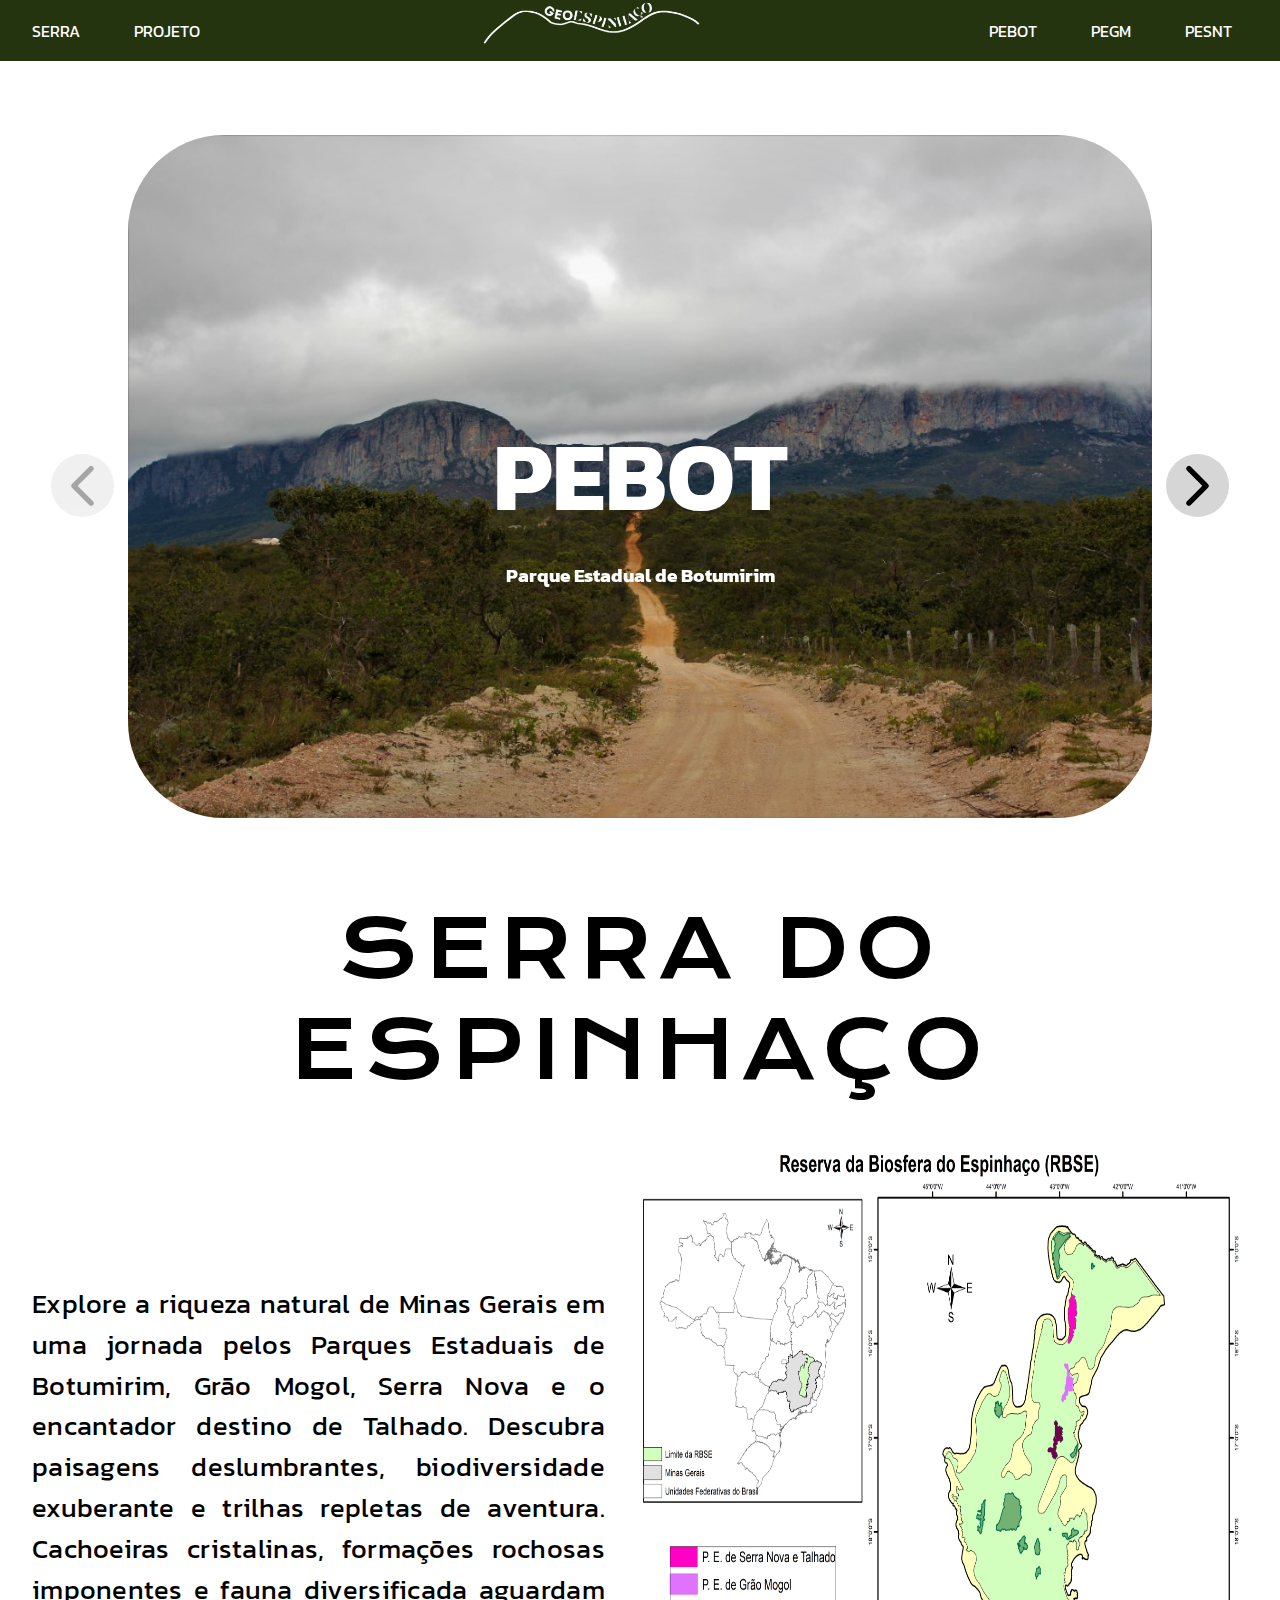
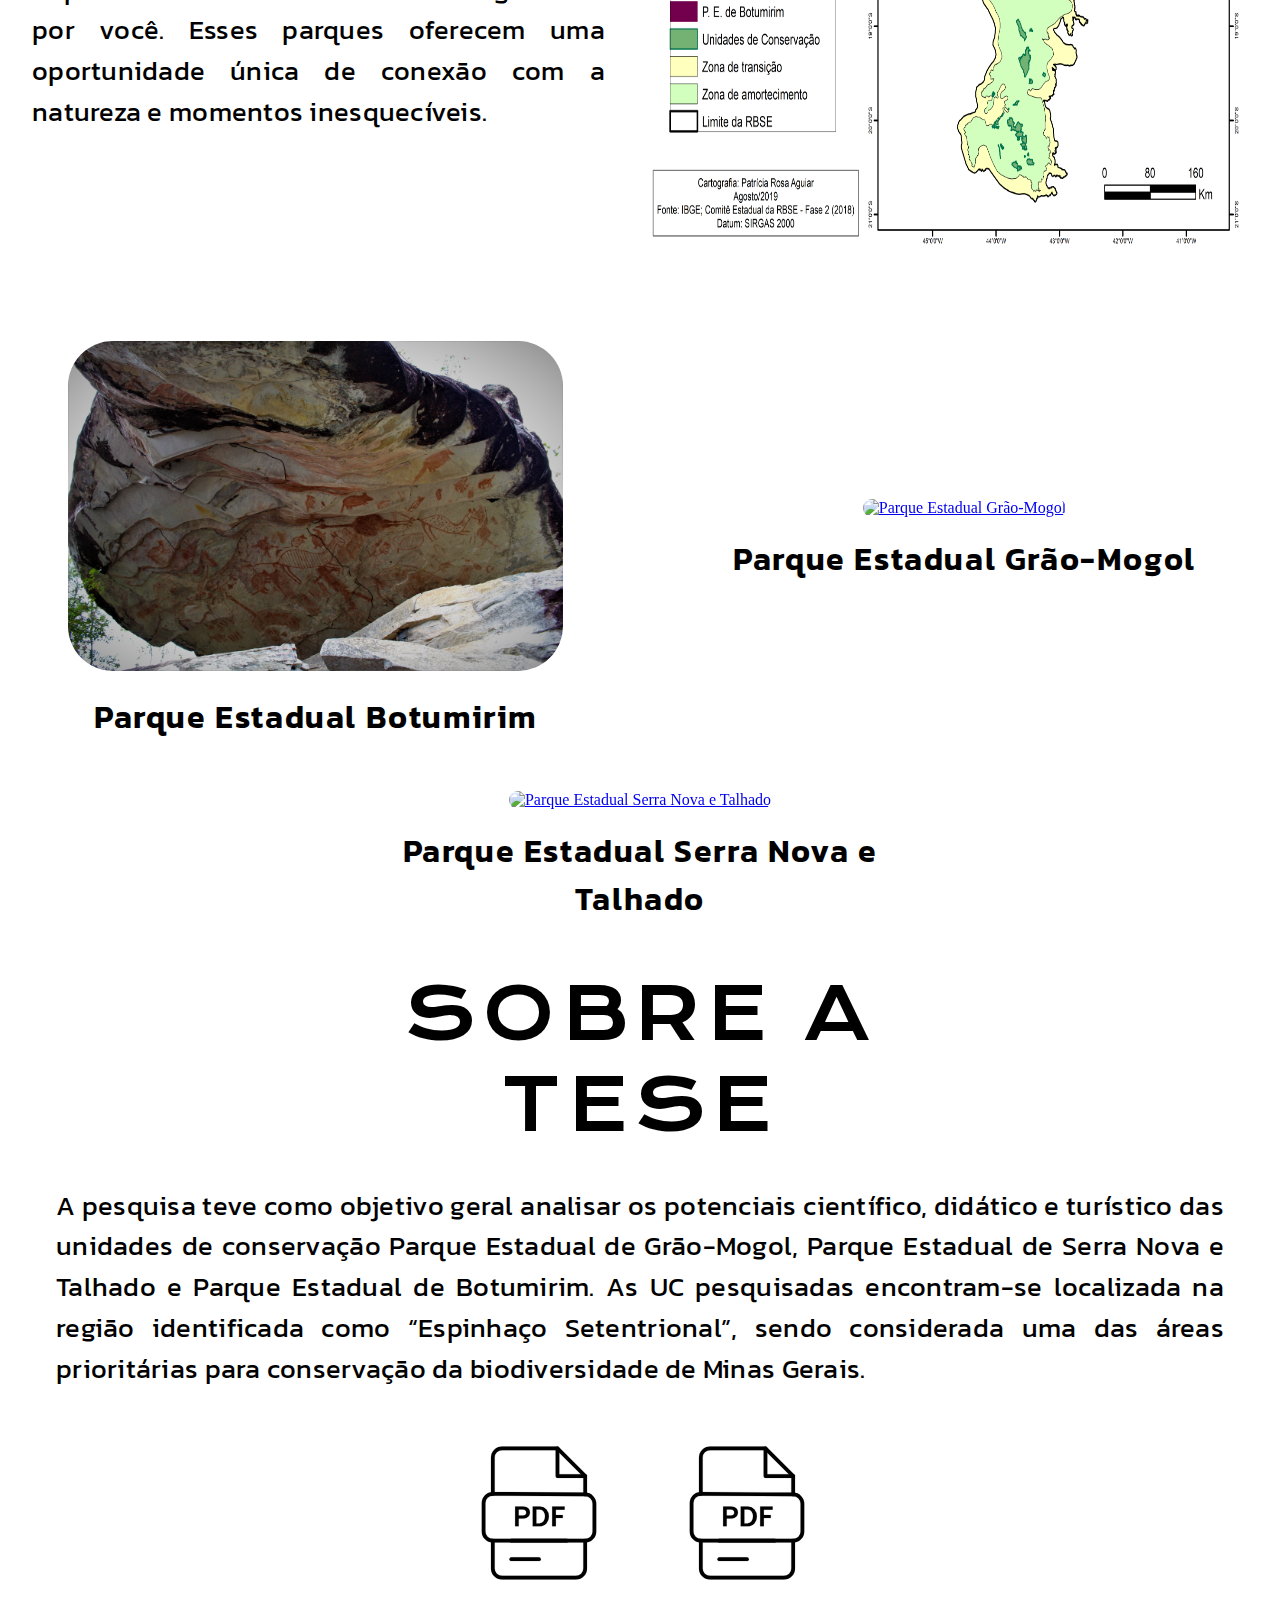
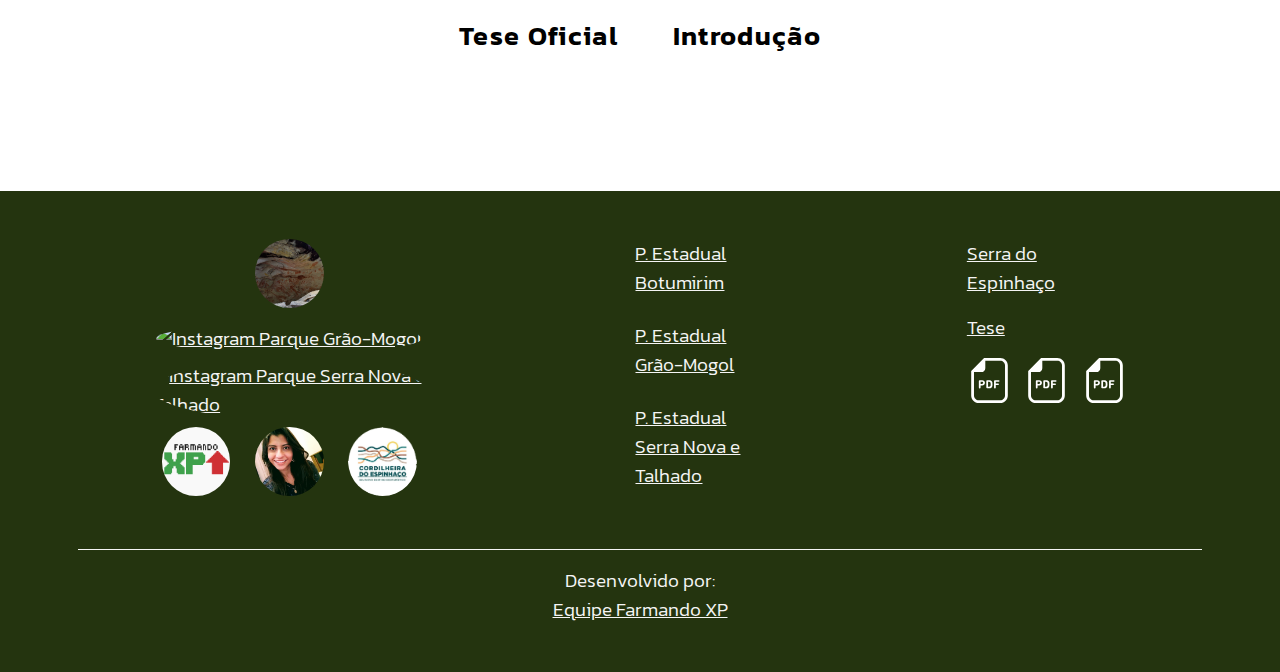
==== index.html @ 9ece7da5 "Merge pull request #40 from Farmando-XP/29-atualização-do-navbar" ====
<!DOCTYPE html>
<html lang="pt-br">
  <head>
    <meta charset="UTF-8" />
    <meta name="viewport" content="width=device-width, initial-scale=1.0" />
    <title>Geoespinhaço</title>

    <!--Fontes-->
    <link rel="preconnect" href="https://fonts.googleapis.com" />
    <link rel="preconnect" href="https://fonts.gstatic.com" crossorigin />
    <link
      href="https://fonts.googleapis.com/css2?family=Kanit:wght@300&family=Krona+One&display=swap"
      rel="stylesheet"
    />

    <!--Slide(Swiper)-->
    <link
      rel="stylesheet"
      href="https://cdn.jsdelivr.net/npm/swiper@9/swiper-bundle.min.css"
    />
    <script src="https://cdn.jsdelivr.net/npm/swiper@9/swiper-bundle.min.js"></script>

    <!--Navbar-->
    <link
      rel="stylesheet"
      href="https://cdnjs.cloudflare.com/ajax/libs/font-awesome/6.4.0/css/all.min.css"
      integrity="sha512-iecdLmaskl7CVkqkXNQ/ZH/XLlvWZOJyj7Yy7tcenmpD1ypASozpmT/E0iPtmFIB46ZmdtAc9eNBvH0H/ZpiBw=="
      crossorigin="anonymous"
      referrerpolicy="no-referrer"
    />
    <link rel="stylesheet" href="./assets/css/index.css" />
    <link rel="stylesheet" href="./assets/css/navbar.css" />
    <link rel="stylesheet" href="./assets/css/hamburguer.css" />
    <link rel="stylesheet" href="./assets/css/footer.css" />
  </head>

  <body>
    <header class="verde">
      <!--Nabvar - Pedro-->
      <nav class="menu-pc">
        <ul>
          <li>
            <a href="./index.html#title-flex">SERRA</a>
          </li>
          <li>
            <a href="./index.html#projeto">PROJETO</a>
          </li>
        </ul>
        <img
          src="./assets/img/main-index/logo-farmando-xp.svg"
          alt="geoespinhaco logo"
        />
        <ul>
          <li>
            <a href="./PEBOT.html">PEBOT</a>
          </li>
          <li>
            <a href="./PEGM.html">PEGM</a>
          </li>
          <li>
            <a href="./PESNT.html">PESNT</a>
          </li>
        </ul>
      </nav>

      <div class="menu-mobile">
        <div id="menu-bar">
          <div id="bar1" class="bar"></div>
          <div id="bar2" class="bar"></div>
          <div id="bar3" class="bar"></div>
        </div>
        <img
          src="./assets/img/main-index/logo-farmando-xp.svg"
          alt="geoespinhaco logo"
        />
        <div class="menu-bg" id="menu-bg"></div>
        <div class="menu-modal">
          <div class="options">
            <ul>
              <li>
                <a href="./index.html#title-flex">SERRA</a>
              </li>
              <li>
                <a href="./index.html#projeto">PROJETO</a>
              </li>
              <li>
                <a href="./PEBOT.html">PEBOT</a>
              </li>
              <li>
                <a href="./PEGM.html">PEGM</a>
              </li>
              <li>
                <a href="./PESNT.html">PESNT</a>
              </li>
            </ul>
          </div>
        </div>
      </div>
      <!--Nabvar - Pedro-->
    </header>

    <main>
      <!--Primeiro Slide - Rafael-->
      <div class="swiper">
        <div class="swiper-wrapper">
          <div class="swiper-slide">
            <img
              src="./assets/img/main-index/slider/img/PEBOT-HOME.JPG"
              alt=""
            />
            <h2>PEBOT</h2>
            <h3>Parque Estadual de Botumirim</h3>
          </div>
          <div class="swiper-slide">
            <img
              src="./assets/img/main-index/slider/img/PEGM-HOME.JPG"
              alt=""
            />
            <h2>PEGM</h2>
            <h3>Parque Estadual de Grão Mogol</h3>
          </div>
          <div class="swiper-slide">
            <img
              src="./assets/img/main-index/slider/img/PESNT-HOME.JPG"
              alt=""
            />
            <h2>PESNT</h2>
            <h3>Parque Estadual de Serra Nova e Talhado</h3>
          </div>
        </div>

        <div class="swiper-button-prev">
          <img
            src="./assets/img/main-index/slider/icon/arrow-right.svg"
            alt=""
          />
        </div>
        <div class="swiper-button-next">
          <img
            src="./assets/img/main-index/slider/icon/arrow-left.svg"
            alt=""
          />
        </div>
      </div>

      <script src="./assets/js/slider.js"></script>
      <!--Primeiro Slide - Rafael-->

      <!--Estrutura - Bruna & Grazy-->
      <div id="title-flex">
        <h1 class="title Stitle-1">Serra do Espinhaço</h1>
      </div>

      <div class="container-flex1">
        <p class="text" id="text1">
          Explore a riqueza natural de Minas Gerais em uma jornada pelos Parques
          Estaduais de Botumirim, Grão Mogol, Serra Nova e o encantador destino
          de Talhado. Descubra paisagens deslumbrantes, biodiversidade
          exuberante e trilhas repletas de aventura. Cachoeiras cristalinas,
          formações rochosas imponentes e fauna diversificada aguardam por você.
          Esses parques oferecem uma oportunidade única de conexão com a
          natureza e momentos inesquecíveis.
        </p>

        <a
          ><img
            class="img1-RSBE"
            src="./assets/img/main-index/RBSE-2.jpg"
            alt="Mapa da Reserva da Biosfera do Espinhaço"
        /></a>
      </div>

      <div class="squares-wrapper">
        <div class="square-box">
          <a href="PEBOT.html">
            <img
              src="./assets/img/main-index/PEBOT-1.JPG"
              alt="Parque Estadual Botumirim"
            />
          </a>
          <p>Parque Estadual Botumirim</p>
        </div>
        <div class="square-box">
          <a href="PEGM.html">
            <img
              src="./assets/img/main-index/PEGM-1.JPG"
              alt="Parque Estadual Grão-Mogol"
            />
          </a>
          <p>Parque Estadual Grão-Mogol</p>
        </div>
        <div class="square-box">
          <a href="PESNT.html">
            <img
              src="./assets/img/main-index/PESNT-1.JPG"
              alt="Parque Estadual Serra Nova e Talhado"
            />
          </a>
          <p>Parque Estadual Serra Nova e Talhado</p>
        </div>
      </div>

      <div class="container-flex2">
        <h1 id="projeto" class="title Stitle-2">Sobre a tese</h1>

        <p class="text" id="text2">
          A pesquisa teve como objetivo geral analisar os potenciais científico,
          didático e turístico das unidades de conservação Parque Estadual de
          Grão-Mogol, Parque Estadual de Serra Nova e Talhado e Parque Estadual
          de Botumirim. As UC pesquisadas encontram-se localizada na região
          identificada como “Espinhaço Setentrional”, sendo considerada uma das
          áreas prioritárias para conservação da biodiversidade de Minas Gerais.
        </p>
      </div>

      <div class="pdf">
        <div id="pdf1">
          <a
            ><img
              id="img-pdf1"
              src="./assets/img/main-index/icon-document.svg"
              alt="Pdf clicável"
          /></a>
          <p class="textpdf" id="ncl1">Tese Oficial</p>
        </div>
        <div id="pdf2">
          <a href="./assets/pdf/Introducao-Tese.pdf" target="_blank"
            ><img
              id="img-pdf2"
              src="./assets/img/main-index/icon-document.svg"
              alt="Pdf clicável"
          /></a>
          <p class="textpdf" id="ncl2">Introdução</p>
        </div>
      </div>
      <!--Estrutura - Bruna & Grazy-->
    </main>

    <!--Footer - Geraldo-->
<footer>
  <div class="contentFooter">
    <div class="containerSocialMedia">
      <a href="PEBOT.html" target="_blank"><img src="./assets/img/main-index/PEBOT-1.JPG" alt="Instagram Parque Botumirim" /></a>
      <a href="PEGM.html" target="_blank"><img src="./assets/img/main-index/PEGM-1.JPG" alt="Instagram Parque  Grão-Mogol" /></a>
      <a href="PESNT.html" target="_blank"><img src="./assets/img/main-index/PESNT-1.JPG"
          alt="Instagram Parque Serra Nova e Talhado" /></a>
      <a href="https://github.com/Farmando-XP" target="_blank"><img src="./assets/img/FarmandoXPLogo.png"
          alt="Instagram Farmando-XP" /></a>
      <a href="https://www.instagram.com/patriciarosaa/" target="_blank"><img src="./assets/img/main-index/imagPatricia.jpg" alt="Instagram Patrícia" /></a>
      <a href="https://www.instagram.com/cordilheiradoespinhacooficial/" target="_blank"><img src="./assets/img/main-index/cordilheiraInstagram.png" alt="Instagram Instiuição realizada" /></a>
    </div>

    <div class="containerSiteMap">
      <a target="_blank" href="http://www.ief.mg.gov.br/component/content/article/3306-nova-categoria/2907-parque-estadual-de-botumirim-"
        >P. Estadual <br />
        Botumirim
      </a>
      <a target="_blank" href="http://www.ief.mg.gov.br/component/content/article/202-parque-estadual-de-grao-mogol"
        >P. Estadual <br />
        Grão-Mogol
      </a>
      <a target="_blank" href="https://instagram.com/parqueestadualserranovatalhado?igshid=MzRlODBiNWFlZA=="
        >P. Estadual <br /> Serra Nova e <br />Talhado
      </a>
    </div>

    <div class="containerLinksUteis">
      <a target="_blank" href="https://www.instagram.com/cordilheiradoespinhacooficial/">Serra do <br /> Espinhaço</a>
      <a target="_blank" href="#">Tese</a>
      <article class="boxParkContent">
        <a href="http://www.ief.mg.gov.br/component/content/article/3306-nova-categoria/2907-parque-estadual-de-botumirim-" target="_blank"><img src="./assets/img/main-index/pdf-svgrepo-com.svg" alt="pdfParquebOTUMIRIM"
            onmouseenter="revealParque1()" onmouseout="hideParque1()" />
        </a>
        <a href="http://www.ief.mg.gov.br/component/content/article/202-parque-estadual-de-grao-mogol" target="_blank">
          <img src="./assets/img/main-index/pdf-svgrepo-com.svg" alt="pdfParque" onmouseenter="revealParque2()"
            onmouseout="hideParque2()" /></a>
        <a href="https://instagram.com/parqueestadualserranovatalhado?igshid=MzRlODBiNWFlZA==" target="_blank">
          <img src="./assets/img/main-index/pdf-svgrepo-com.svg" alt="pdfParque" onmouseenter="revealParque3()"
            onmouseout="hideParque3()" />
        </a>
        
      </article>
      <div class="containerHover">
        <span id="parque1" class="active">P. Botumirm</span>
        <span id="parque2" class="active">P. Grão-Mogol</span>
        <span id="parque3" class="active">P. Serra Nova <br> e Talhado</span>
      </div>
    </div>
  </div>

      <div class="divisorHorizontal">&nbsp;</div>

      <div class="containerContato">
        <span
          >Desenvolvido por: <br />
          <a target="_blank" href="https://github.com/Farmando-XP">Equipe Farmando XP</a></span
        >
      </div>
    </footer>
    <!--Footer - Geraldo-->

    <script src="./assets/js/menuMobile.js"></script>
    <script src="./assets/js/footerHover.js"></script>
  </body>
</html>
---- assets/css/index.css ----
*{
    padding: 0;
    margin: 0;
}
:root{
    --cinza: #1D1D1D;
    --preto: black;
    --branco: white;
    --verde: #24340F;
    --textosFooter:1.2rem;
  }
body{
    background-color: #FFFFFF; 
    max-width: 100%;
    overflow-x: hidden;
}

main {
    margin-block: 15vh;
}

.swiper{
    user-select: none;
    display: flex;
    align-items: center;
    justify-content: center;
    width: 80vw;
    overflow: visible;
}

.swiper-button-next{
    right: var(--swiper-navigation-sides-offset, -6vw);
    left: auto;
}

.swiper-button-prev{
    left: var(--swiper-navigation-sides-offset, -6vw);
    right: auto;
}

.swiper-button-next::after , .swiper-button-prev::after{
    display: none;
}

.swiper-button-next, .swiper-button-prev{
    background-color: #D6D6D6;
    width: 7vh;
    height: 7vh;
    border-radius: 50%;
}

.swiper-button-next img, .swiper-button-prev img{
    width: 4.5vh;
    height: 4.5vh;
}

.swiper-slide{
    display: flex;
    align-items: center;
    justify-content: center;
}

.swiper-slide h2, .swiper-slide h3{
    font-family: "kanit";
    position: absolute;
    color: white;
}

.swiper-slide h2{
    font-size: 6em;
}

.swiper-slide h3{
    font-size: 1.2em;
    margin-top: 22vh;
}

.swiper-slide img{
    width: 100%;
    height: 100%;
    border-radius: 6em;
}

.title{
    color: #000000;
    font-family: 'Krona One', sans-serif;
    text-transform: uppercase;
    letter-spacing: 0.09em;
    font-style: normal;
    font-weight: 500;
    font-size: 5em; 
    text-align: center;
}

.Stitle-1{
    width: 60vw;
    margin-top: 1em;
}

#title-flex{
    display: flex;
    flex-flow: column nowrap;
    align-items: center;
}

.container-flex1{
    margin-top: 2.5rem;
    display: flex;
    flex-direction: row;
    align-items: stretch;
    justify-content: space-between;
    overflow: hidden;
}

.text{
    font-family: 'Kanit', sans-serif;
    font-style: normal;
    font-size: 1.7em;
    line-height: 1.5em;
    display: flex;
    letter-spacing: 0.01em;
    color: #000000;
    margin-left: 2rem;
    text-align: justify;
    align-items: center;
}

#text1{
    display: flex;
    text-align: justify;
    width: 50vw;
    margin-top: .5em;
}

.img1-RSBE{
    width: 49vw;
    height: 80vh;
    margin-right: 2rem;
    padding-left: 1em;
}

.img1-RSBE img{
    margin-top: 2em;
}

/* SQUARES */

/* SQUARE-WRAPPER */

div.squares-wrapper {
    display: flex;
    flex-wrap: wrap;

    justify-content: space-around;
    align-items: center;

    gap: 2vh;

    margin-block: 5vh;

    width: 100vw;
}

/* SQUARE-BOX */

div.square-box {
    display: flex;
    flex-direction: column;

    width: 55vh;

    overflow: hidden;

    row-gap: 2vh;

    align-items: center;
    margin-top: 2em;
}

div.square-box img {
    width: 100%;
    border-radius: 5vh;

    transition: 0.3s all;
    backface-visibility: hidden;
}

div.square-box p {
    font-family: 'Kanit', sans-serif;
    font-style: normal;
    font-weight: 600;
    font-size: 2em;
    letter-spacing: 0.05em;
    color: #000000;
    text-align: center;
    line-height: 1.5em;
}

div.square-box:hover img {
    opacity: 80%;
}

/*square end*/

.container-flex2{ 
    margin-right: 2rem;
    margin-left: 2rem;
    display: flex;
    flex-flow: column nowrap;
    align-items: center;
}

#text2{
    display: flex;
    text-align: justify;
    margin-left: 1.5rem;
    margin-right: 1.5rem;
}

.Stitle-2{
    width: 50vw;
    font-size: 4.5em;  
    display: flex;
    align-items: center;
    margin-bottom: .5em;
    justify-content: center;
}

.pdf{
    margin-top: 1.5em;
    display: flex;
    justify-content: center;
    cursor: pointer;
    margin-bottom: 2.5em;
}

#img-pdf1{
    height: 22vh;
    transition: all .5s ease;
}

#img-pdf1:hover{
    transform: scale(1.1);
}

#img-pdf2{
    height: 22vh;
    transition: all .5s ease;
}

#img-pdf2:hover{
    transform: scale(1.1);
}

#pdf1{
    display: flex;
    flex-direction: column;
    text-align: center;
}

#pdf2{
    display: flex;
    flex-direction: column;
    text-align: center;
}

.textpdf{
    font-family: 'Kanit', sans-serif;
    font-style: normal;
    font-size: 1.7em;
    line-height: 1.2em;
    margin-right: 1em;
    margin-left: 1em;
    letter-spacing: 0.05em;
    color: #000000;
    line-height: 1.5em;
    text-align: justify;
    transition: all .3s;
    cursor: pointer;
    font-weight: 600;
}

.textpdf:hover{
   opacity: 0.6;
}


@media screen and (min-width:400px) and (max-width:767px) { 
    .title{
        font-size: 2.7em;
        padding-left: 3rem;
        padding-right: 3rem;
    }
    
    #title-flex, .Stitle-1{
        display: flex;
        flex-flow: column nowrap;
        align-items: center;
    }

    .container-flex1{
        display: flex;
        flex-direction: column;
    }

    .text{
        margin-top: 0;
        margin-left: 1rem;
        margin-right: 1rem;
        font-size: 1.3em;
    }

    #text1{
        display: flex;
        flex-flow: wrap;
        justify-content: center;
        width: 90vw;
        margin-top: 0;
    }

    .img1-RSBE{
        width: 90vw;
        height: 35vh;
        margin-right: 2.5rem;
        padding-left: 1em;
        margin-top: 1.5em;
    }

    .container-flex2{
        margin-left: 1rem;
        margin-right: 1rem;
    }

    .Stitle-2{
        margin-bottom: .8em;
        width: 80vw;
        font-size: 3.3em;
        padding-left: .5rem;
        padding-right: .5rem;
        display: flex;
        align-items: center;
    }

    .squares-flex{
        display: flex;
        margin-top: 5em;
        flex-direction: column;
        align-items: center;
        
    }

    #img-square1, #img-square2, #img-square3{
        margin-top: 3em;
    }

  }

  @media screen and (min-width:760px) and (max-width:936px){
    .squares-flex #square1, #square2, #square3{
        display: flex;
        margin-top: 5em;
        flex-direction: row;
        align-items: center;
        margin-top: 0;
    }

  }
  
  @media screen and (min-width:768px) and (max-width:1015px){
    .title{
        font-size: 4.4em;
    }
    
    #title-flex, .Stitle-1{
    display: flex;
    flex-flow: column nowrap;
    align-items: center;
    }

    .container-flex1{
        display: flex;
        flex-direction: column;
        justify-content: center;
        align-items: center;
    }

    .text{
        margin-top: 0;
        margin-left: 1rem;
        margin-right: 1rem;
    }

    #text1{
        display: flex;
        flex-flow: wrap;
        justify-content: center;
        width: 90vw;
        margin-top: 0;
    }

    .img1-RSBE{
        width: 60vw;
        height: 70vh;
        margin-top: 1.5em; 
    }

    .container-flex2{
        margin-left: 2.5rem;
        margin-right: 1rem;
    }

    .Stitle-2{
        margin-bottom: .8em;
        width: 40vw;
        font-size: 3.3em;
        padding-left: .5rem;
        padding-right: .5rem;
        display: flex;
        align-items: center;
    }

    #text2{
        margin-left: .5rem;
        margin-right: .5rem;
    }
  }
---- assets/css/navbar.css ----
@keyframes fadeIn {
  0% {
    opacity: 0%;
  }

  100% {
    opacity: 100%;
  }
}

@keyframes fadeOut {
  0% {
    opacity: 100%;
  }

  100% {
    opacity: 0%;
  }
}

@keyframes backgroundFadeIn {
  0% {
    background-color: rgba(0, 0, 0, 0);
  }
  50% {
    background-color: rgba(0, 0, 0, 0);
  }
  100% {
    background-color: rgba(0, 0, 0, 0.5);
  }
}

@keyframes backgroundFadeOut {
  0% {
    background-color: rgba(0, 0, 0, 0.5);
  }
  100% {
    background-color: rgba(0, 0, 0, 0);
  }
}

:root {
  --cinza: #1d1d1d;
  --preto: black;
  --branco: whitesmoke;
  --textosFooter: 1.2rem;
  --verde: rgba(36, 52, 15, 1);
  --marrom: #441E0D;
  --ciano: #235755;
}

/* HEADER */

header {
  position: fixed;
  width: 100vw;

  z-index: 10;

  top: 0;
  padding: 5px;
}

header.bottom {
  position: sticky;
}

header.verde {
  background-color: var(--verde);
}

header.marrom {
  background-color: var(--marrom);
}

header.ciano {
  background-color: var(--ciano);
}

/* NAV-MENU */

nav.menu-pc {
  display: flex;

  justify-content: space-between;
  align-items: center;

  width: 98vw;
  height: 51px;
}

nav.menu-pc ul {
  display: flex;
  list-style: none;
  overflow: hidden;
}

nav.menu-pc img {
  width: 400px;
  height: 132px;
}

nav.menu-pc li {
  margin: 3vh;
  cursor: pointer;
  transition: 0.2s all;
}

nav.menu-pc a {
  font-family: "Kanit", sans-serif;
  font-weight: 400;

  text-decoration: none;
  text-transform: capitalize;

  color: white;
}

nav.menu-pc li:hover {
  transform: scale(1.1);
}

/* NAV-MOBILE */

div.menu-mobile {
  display: none;
  width: 100%;

  justify-content: space-between;

  background-color: --verde;
}

div.menu-mobile img {
  width: 200px;
  height: 92px;

  margin-bottom: -20px;
  margin-top: -10px;
}

div.menu-mobile div.menu-modal {
  display: flex;
  position: absolute;

  width: 100vw;
  height: 100vh;
  left: -100vw;

  background-color: rgba(0, 0, 0, 0.5);
  position: fixed;

  transition: 0.4s all;
  z-index: 8;

  animation: backgroundFadeOut 0.4s;
}

div.menu-mobile div.menu-modal.active {
  left: 0;
  animation: backgroundFadeIn 0.6s;
}

div.menu-mobile div.options {
  display: flex;
  flex-direction: column;

  background-color: #24340f;

  width: 60vw;
  min-width: fit-content;
  height: 100vh;

  padding-top: 10vh;
}

div.menu-mobile div.options ul {
  display: flex;
  flex-direction: column;

  width: 100%;
  list-style: none;
}

div.menu-mobile div.options ul li {
  display: flex;

  margin-block: 2vh;
  text-align: center;

  width: 100%;
}

div.menu-mobile div.options a {
  display: flex;

  justify-content: center;
  align-items: center;
  text-align: center;

  width: 100%;
  padding: 2vh 15vw;

  border: none;
  background-color: rgba(0, 0, 0, 0.2);
  border-radius: 1vh;

  font-family: "Kanit", sans-serif;
  font-weight: 400;
  font-size: 1.5em;
  color: white;

  margin-inline: 3vh;

  cursor: pointer;
}

@media screen and (max-width: 768px) {
  nav.menu-pc {
    display: none;
  }
  div.menu-mobile {
    display: flex;
  }
}
---- assets/css/hamburguer.css ----
/* HAMBURGUER */

#menu-bar {
  display: flex;
  flex-direction: column;

  justify-content: center;
  align-items: center;

  width: 5vh;
  height: 5vh;
  margin: 2vh;
  cursor: pointer;

  z-index: 9;
}

.bar {
  width: 100%;
  height: 8%;
  background-color: var(--branco);
  display: block;
  border-radius: 5px;
  transition: 0.3s ease;
}

#bar1 {
  transform: translateY(-4px);
}

#bar3 {
  transform: translateY(4px);
}

.menu-bg,
#menu {
  top: 0;
  left: 0;
  position: absolute;
}

.menu-bg {
  z-index: 8;
  width: 0;
  height: 0;
  margin: 30px 0 20px 20px;
  background: radial-gradient(circle, #24340f, #24340f);
  border-radius: 50%;
  transition: 0.3s ease;
}

.change {
  display: block;
}

.change .bar {
  background-color: white;
}

.change #bar1 {
  transform: translateY(4px) rotateZ(-45deg);
}

.change #bar2 {
  opacity: 0;
}

.change #bar3 {
  transform: translateY(-6px) rotateZ(45deg);
}

.change-bg {
  width: 50vw;
  height: 25vh;
  transform: translate(-60%, -30%);
}
---- assets/css/footer.css ----
footer {
    background-color: var(--verde);
    font-weight: 300;
    padding: 1.5rem 1.5rem 1.5rem 1.5rem;
    font-family: "Kanit", sans-serif;
  }
  .active{
    display: none;
  }
  footer a{
      cursor: pointer;
      color: var(--branco);
  }
  .contentFooter {
    display: flex;
    justify-content: space-around;
  }
  .containerSocialMedia {
    display: flex;
    flex-wrap: wrap;
    justify-content: space-evenly;
    gap: .5rem 1rem;
  }
  .containerSocialMedia a img {
    border-radius: 50%;
    width: 3.5rem;
    height: 3.5rem;
    cursor: pointer;
    object-fit: cover;
  }
  .containerSocialMedia a img:hover{
    opacity: 70%;
  }
  .containerSiteMap {
    display: none;
  }
  .containerLinksUteis {
    display: flex;
    flex-direction: column;
    gap: 1rem;
    padding-left: 1rem;
  }
  
  
  .containerLinksUteis a {
    color: var(--branco);
  }
  
  .containerLinksUteis .boxParkContent {
    display: flex;
    gap: .8rem;
  }
  
  .containerLinksUteis .boxParkContent a > img {
    width: 2.8rem;
    object-fit: cover;
  }

  .divisorHorizontal {
    border-bottom: 1px var(--branco) solid;
    width: 95%;
    margin-inline: auto;
    margin-block: 1rem;
  }
  
  .containerContato {
    text-align: center;
    color: var(--branco);
  }
  
  .containerHover {
    display: block;
    text-align: center;
    color: var(--branco);
  }

  @media screen and (min-width:400px) and (max-width:767px) { 
    .containerSocialMedia {
    width: 13rem;
    }
    .containerLinksUteis .boxParkContent a > img {
      width: 2rem;
    }
    .containerHover {
    display: none;
      }
  }
  
  @media screen and (min-width:768px) {
  footer {
    padding: 3rem 3rem 3rem 3rem;
    font-size: var(--textosFooter);
    }
  .containerSocialMedia {
    width: 17rem;
    }
  .containerSocialMedia a img {
    width: 4.3rem;
    height: 4.3rem;
     object-fit: cover;
    }
  .containerSiteMap {
    display: flex;
    flex-direction: column;
    gap: 1.5rem;
    }
  .containerSiteMap a {
    color: var(--branco);
    }
  .containerLinksUteis .boxParkContent > img {
    width: 4rem;
    }
  .containerLinksUteis .boxParkContent > img:hover {
      box-shadow: 0px 2px 32px 0px red;
    }
  }
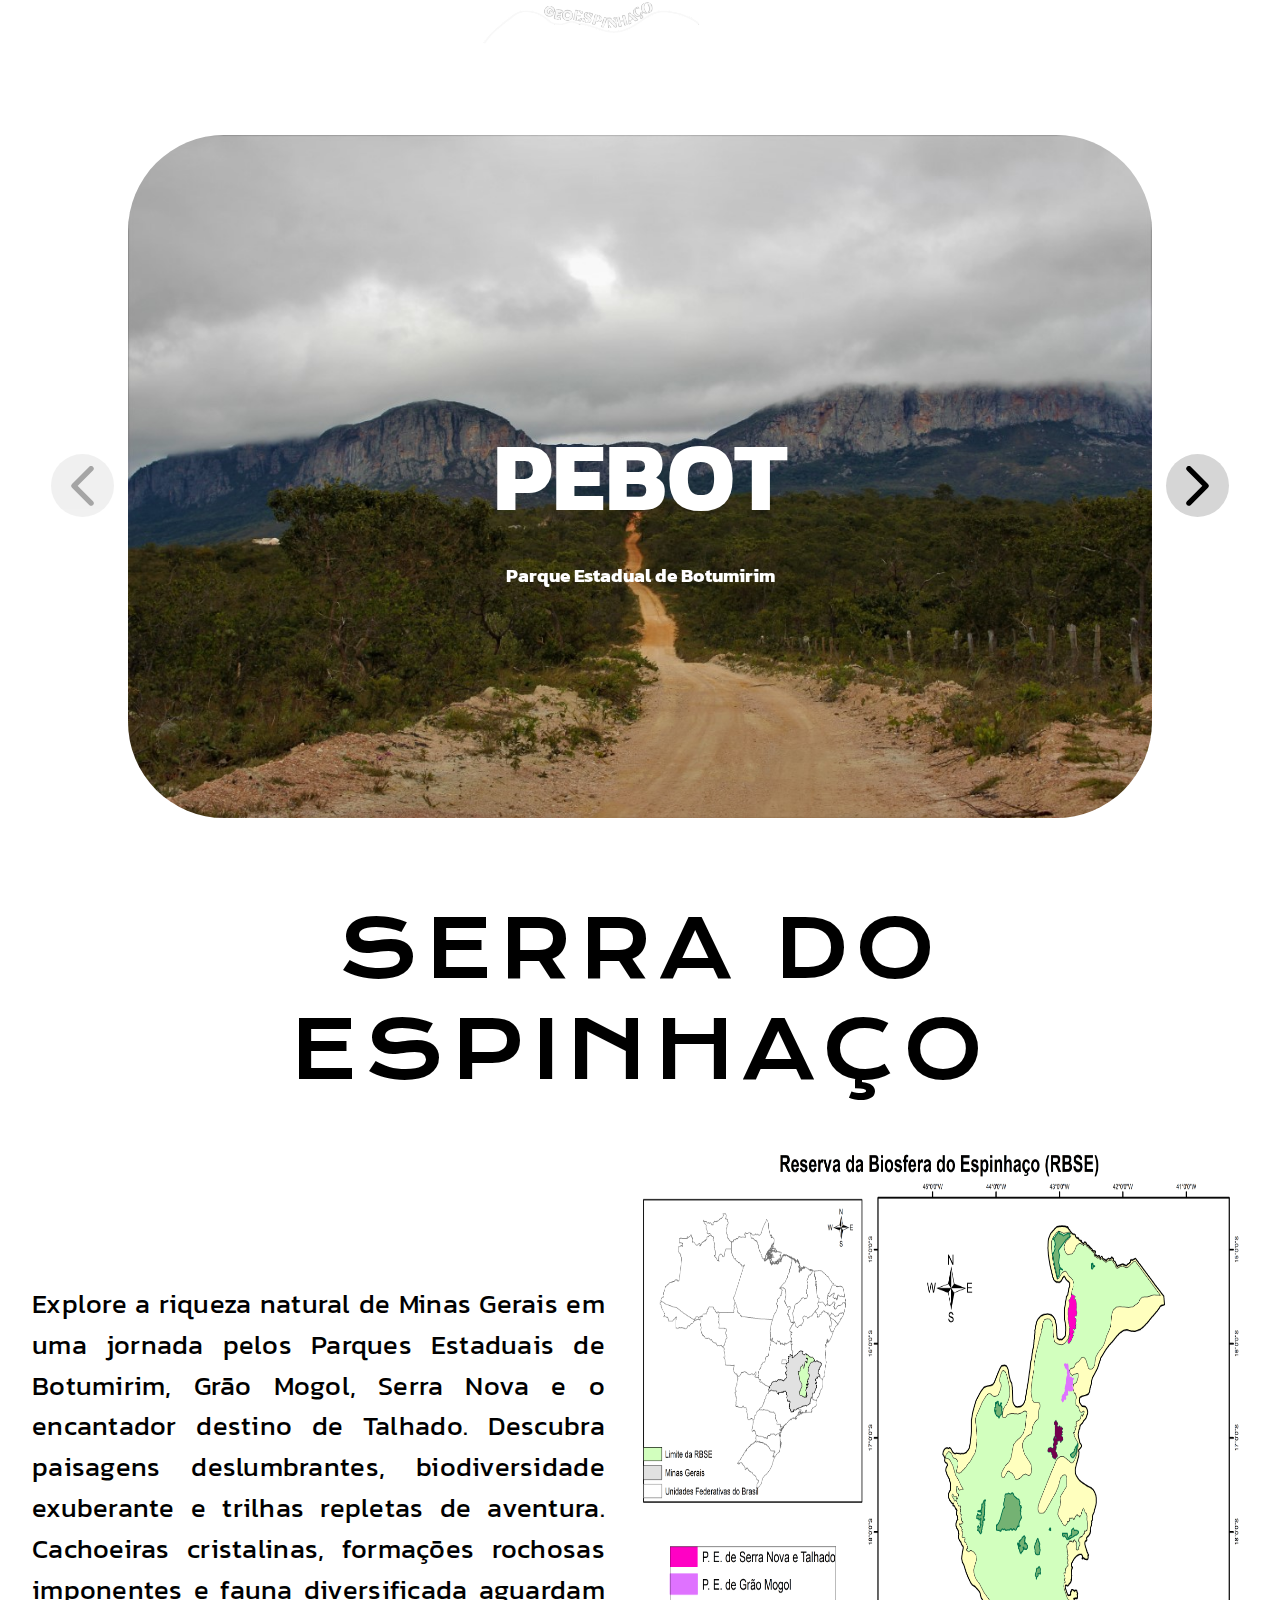
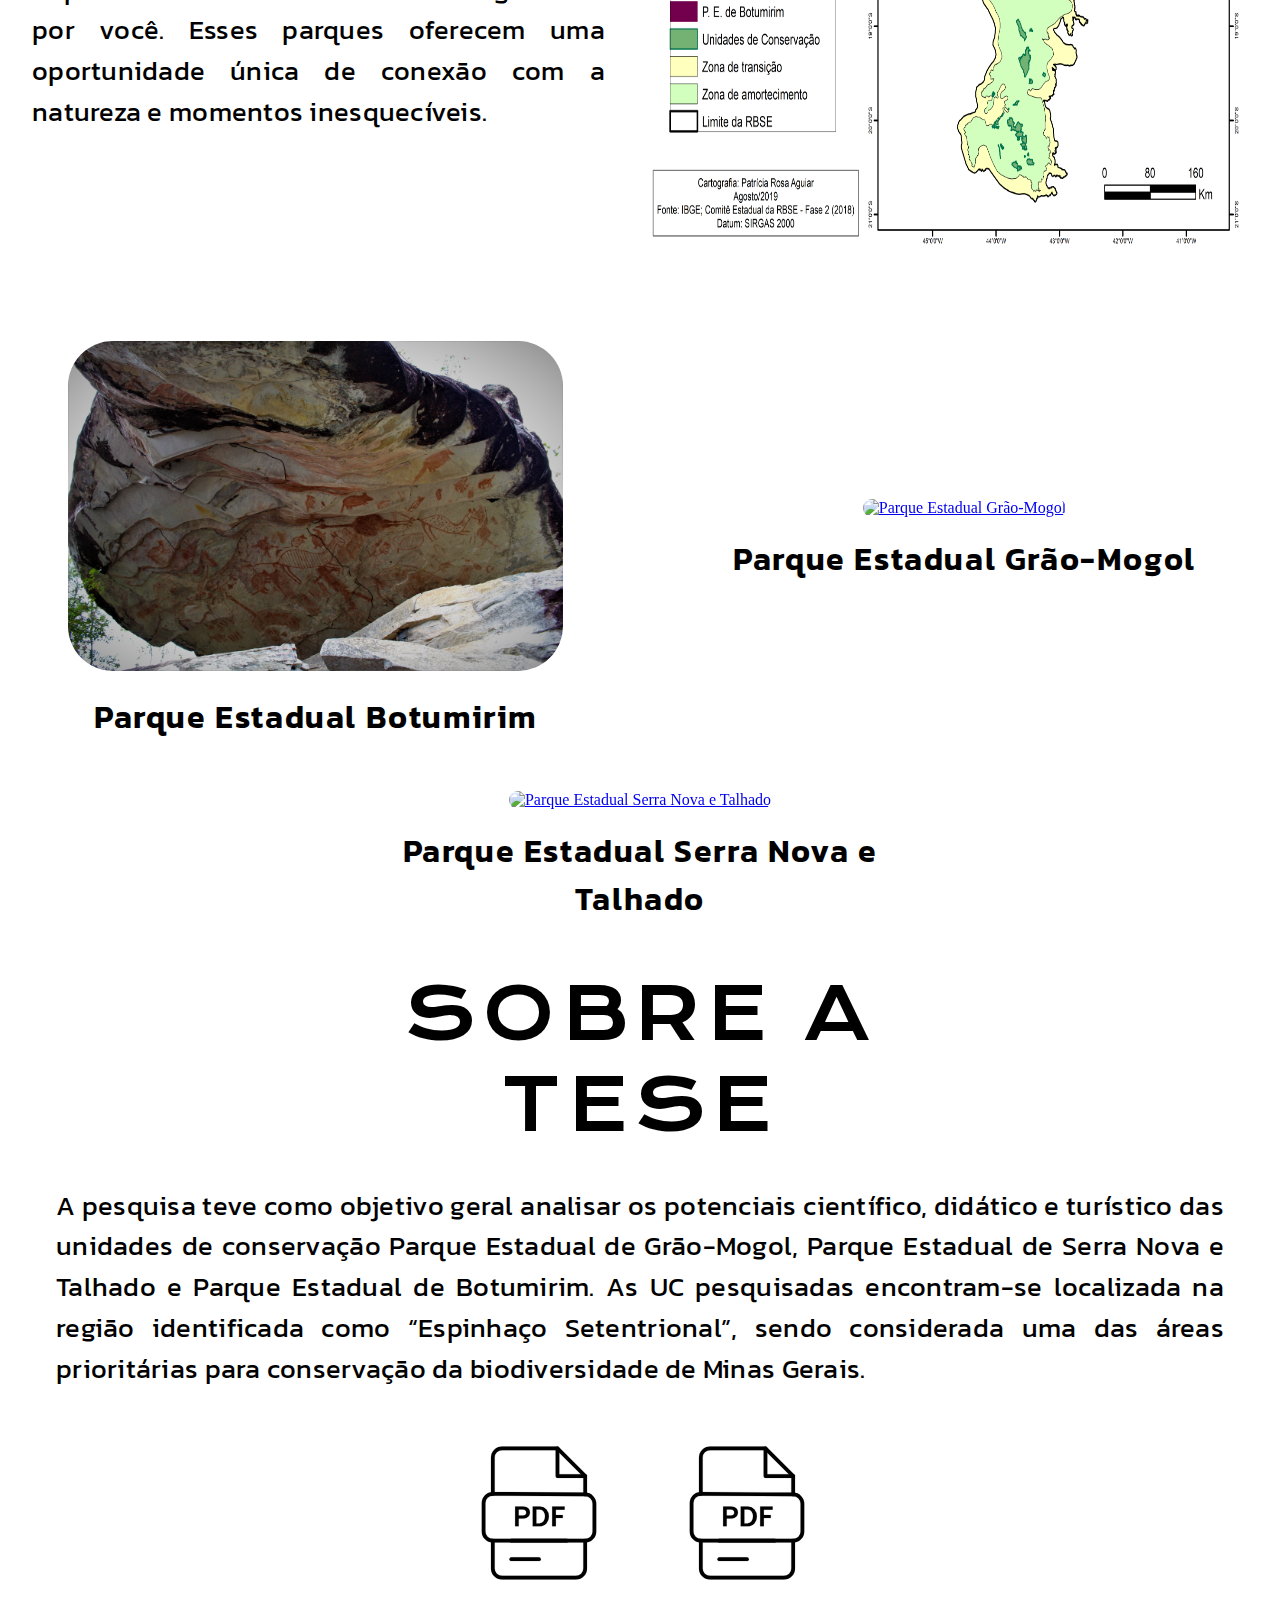
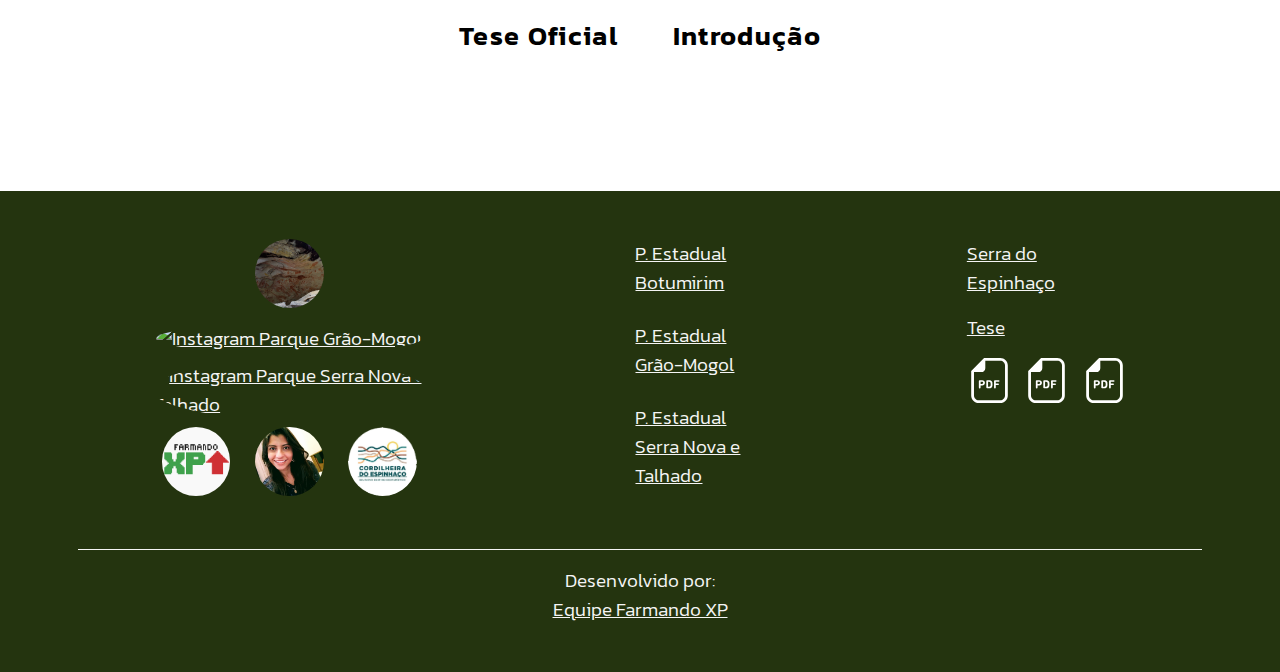
==== commit 9642a9c9: "Adicionando footer nas paginas" ====
--- a/index.html
+++ b/index.html
@@ -35,15 +35,15 @@
   </head>
 
   <body>
-    <header class="verde">
+    <header>
       <!--Nabvar - Pedro-->
       <nav class="menu-pc">
         <ul>
           <li>
-            <a href="./index.html#title-flex">SERRA</a>
-          </li>
-          <li>
-            <a href="./index.html#projeto">PROJETO</a>
+            <a>SERRA</a>
+          </li>
+          <li>
+            <a>PROJETO</a>
           </li>
         </ul>
         <img
@@ -52,13 +52,13 @@
         />
         <ul>
           <li>
-            <a href="./PEBOT.html">PEBOT</a>
-          </li>
-          <li>
-            <a href="./PEGM.html">PEGM</a>
-          </li>
-          <li>
-            <a href="./PESNT.html">PESNT</a>
+            <a>PEBOT</a>
+          </li>
+          <li>
+            <a>PEGM</a>
+          </li>
+          <li>
+            <a>PESNT</a>
           </li>
         </ul>
       </nav>
@@ -78,19 +78,19 @@
           <div class="options">
             <ul>
               <li>
-                <a href="./index.html#title-flex">SERRA</a>
-              </li>
-              <li>
-                <a href="./index.html#projeto">PROJETO</a>
-              </li>
-              <li>
-                <a href="./PEBOT.html">PEBOT</a>
-              </li>
-              <li>
-                <a href="./PEGM.html">PEGM</a>
-              </li>
-              <li>
-                <a href="./PESNT.html">PESNT</a>
+                <a>SERRA</a>
+              </li>
+              <li>
+                <a>PROJETO</a>
+              </li>
+              <li>
+                <a>PEBOT</a>
+              </li>
+              <li>
+                <a>PEGM</a>
+              </li>
+              <li>
+                <a>PESNT</a>
               </li>
             </ul>
           </div>
@@ -201,7 +201,7 @@
       </div>
 
       <div class="container-flex2">
-        <h1 id="projeto" class="title Stitle-2">Sobre a tese</h1>
+        <h1 class="title Stitle-2">Sobre a tese</h1>
 
         <p class="text" id="text2">
           A pesquisa teve como objetivo geral analisar os potenciais científico,
@@ -236,66 +236,65 @@
       <!--Estrutura - Bruna & Grazy-->
     </main>
 
-    <!--Footer - Geraldo-->
-<footer>
-  <div class="contentFooter">
-    <div class="containerSocialMedia">
-      <a href="PEBOT.html" target="_blank"><img src="./assets/img/main-index/PEBOT-1.JPG" alt="Instagram Parque Botumirim" /></a>
-      <a href="PEGM.html" target="_blank"><img src="./assets/img/main-index/PEGM-1.JPG" alt="Instagram Parque  Grão-Mogol" /></a>
-      <a href="PESNT.html" target="_blank"><img src="./assets/img/main-index/PESNT-1.JPG"
-          alt="Instagram Parque Serra Nova e Talhado" /></a>
-      <a href="https://github.com/Farmando-XP" target="_blank"><img src="./assets/img/FarmandoXPLogo.png"
-          alt="Instagram Farmando-XP" /></a>
-      <a href="https://www.instagram.com/patriciarosaa/" target="_blank"><img src="./assets/img/main-index/imagPatricia.jpg" alt="Instagram Patrícia" /></a>
-      <a href="https://www.instagram.com/cordilheiradoespinhacooficial/" target="_blank"><img src="./assets/img/main-index/cordilheiraInstagram.png" alt="Instagram Instiuição realizada" /></a>
-    </div>
-
-    <div class="containerSiteMap">
-      <a target="_blank" href="http://www.ief.mg.gov.br/component/content/article/3306-nova-categoria/2907-parque-estadual-de-botumirim-"
-        >P. Estadual <br />
-        Botumirim
-      </a>
-      <a target="_blank" href="http://www.ief.mg.gov.br/component/content/article/202-parque-estadual-de-grao-mogol"
-        >P. Estadual <br />
-        Grão-Mogol
-      </a>
-      <a target="_blank" href="https://instagram.com/parqueestadualserranovatalhado?igshid=MzRlODBiNWFlZA=="
-        >P. Estadual <br /> Serra Nova e <br />Talhado
-      </a>
-    </div>
-
-    <div class="containerLinksUteis">
-      <a target="_blank" href="https://www.instagram.com/cordilheiradoespinhacooficial/">Serra do <br /> Espinhaço</a>
-      <a target="_blank" href="#">Tese</a>
-      <article class="boxParkContent">
-        <a href="http://www.ief.mg.gov.br/component/content/article/3306-nova-categoria/2907-parque-estadual-de-botumirim-" target="_blank"><img src="./assets/img/main-index/pdf-svgrepo-com.svg" alt="pdfParquebOTUMIRIM"
-            onmouseenter="revealParque1()" onmouseout="hideParque1()" />
-        </a>
-        <a href="http://www.ief.mg.gov.br/component/content/article/202-parque-estadual-de-grao-mogol" target="_blank">
-          <img src="./assets/img/main-index/pdf-svgrepo-com.svg" alt="pdfParque" onmouseenter="revealParque2()"
-            onmouseout="hideParque2()" /></a>
-        <a href="https://instagram.com/parqueestadualserranovatalhado?igshid=MzRlODBiNWFlZA==" target="_blank">
-          <img src="./assets/img/main-index/pdf-svgrepo-com.svg" alt="pdfParque" onmouseenter="revealParque3()"
-            onmouseout="hideParque3()" />
-        </a>
-        
-      </article>
-      <div class="containerHover">
-        <span id="parque1" class="active">P. Botumirm</span>
-        <span id="parque2" class="active">P. Grão-Mogol</span>
-        <span id="parque3" class="active">P. Serra Nova <br> e Talhado</span>
-      </div>
-    </div>
-  </div>
-
-      <div class="divisorHorizontal">&nbsp;</div>
-
-      <div class="containerContato">
-        <span
-          >Desenvolvido por: <br />
-          <a target="_blank" href="https://github.com/Farmando-XP">Equipe Farmando XP</a></span
-        >
-      </div>
+    <footer>
+      <div class="contentFooter">
+        <div class="containerSocialMedia">
+          <a href="PEBOT.html" target="_blank"><img src="./assets/img/main-index/PEBOT-1.JPG" alt="Instagram Parque Botumirim" /></a>
+          <a href="PEGM.html" target="_blank"><img src="./assets/img/main-index/PEGM-1.JPG" alt="Instagram Parque  Grão-Mogol" /></a>
+          <a href="PESNT.html" target="_blank"><img src="./assets/img/main-index/PESNT-1.JPG"
+              alt="Instagram Parque Serra Nova e Talhado" /></a>
+          <a href="https://github.com/Farmando-XP" target="_blank"><img src="./assets/img/FarmandoXPLogo.png"
+              alt="Instagram Farmando-XP" /></a>
+          <a href="https://www.instagram.com/patriciarosaa/" target="_blank"><img src="./assets/img/main-index/imagPatricia.jpg" alt="Instagram Patrícia" /></a>
+          <a href="https://www.instagram.com/cordilheiradoespinhacooficial/" target="_blank"><img src="./assets/img/main-index/cordilheiraInstagram.png" alt="Instagram Instiuição realizada" /></a>
+        </div>
+    
+        <div class="containerSiteMap">
+          <a target="_blank" href="http://www.ief.mg.gov.br/component/content/article/3306-nova-categoria/2907-parque-estadual-de-botumirim-"
+            >P. Estadual <br />
+            Botumirim
+          </a>
+          <a target="_blank" href="http://www.ief.mg.gov.br/component/content/article/202-parque-estadual-de-grao-mogol"
+            >P. Estadual <br />
+            Grão-Mogol
+          </a>
+          <a target="_blank" href="https://instagram.com/parqueestadualserranovatalhado?igshid=MzRlODBiNWFlZA=="
+            >P. Estadual <br /> Serra Nova e <br />Talhado
+          </a>
+        </div>
+    
+        <div class="containerLinksUteis">
+          <a target="_blank" href="https://www.instagram.com/cordilheiradoespinhacooficial/">Serra do <br /> Espinhaço</a>
+          <a target="_blank" href="#">Tese</a>
+          <article class="boxParkContent">
+            <a href="http://www.ief.mg.gov.br/component/content/article/3306-nova-categoria/2907-parque-estadual-de-botumirim-" target="_blank"><img src="./assets/img/main-index/pdf-svgrepo-com.svg" alt="pdfParquebOTUMIRIM"
+                onmouseenter="revealParque1()" onmouseout="hideParque1()" />
+            </a>
+            <a href="http://www.ief.mg.gov.br/component/content/article/202-parque-estadual-de-grao-mogol" target="_blank">
+              <img src="./assets/img/main-index/pdf-svgrepo-com.svg" alt="pdfParque" onmouseenter="revealParque2()"
+                onmouseout="hideParque2()" /></a>
+            <a href="https://instagram.com/parqueestadualserranovatalhado?igshid=MzRlODBiNWFlZA==" target="_blank">
+              <img src="./assets/img/main-index/pdf-svgrepo-com.svg" alt="pdfParque" onmouseenter="revealParque3()"
+                onmouseout="hideParque3()" />
+            </a>
+            
+          </article>
+          <div class="containerHover">
+            <span id="parque1" class="active">P. Botumirm</span>
+            <span id="parque2" class="active">P. Grão-Mogol</span>
+            <span id="parque3" class="active">P. Serra Nova <br> e Talhado</span>
+          </div>
+        </div>
+      </div>
+    
+          <div class="divisorHorizontal">&nbsp;</div>
+    
+          <div class="containerContato">
+            <span
+              >Desenvolvido por: <br />
+              <a target="_blank" href="https://github.com/Farmando-XP">Equipe Farmando XP</a></span
+            >
+          </div>
     </footer>
     <!--Footer - Geraldo-->
 
--- a/assets/css/footer.css
+++ b/assets/css/footer.css
@@ -53,7 +53,6 @@
   
   .containerLinksUteis .boxParkContent a > img {
     width: 2.8rem;
-    object-fit: cover;
   }
 
   .divisorHorizontal {
@@ -97,7 +96,6 @@
   .containerSocialMedia a img {
     width: 4.3rem;
     height: 4.3rem;
-     object-fit: cover;
     }
   .containerSiteMap {
     display: flex;
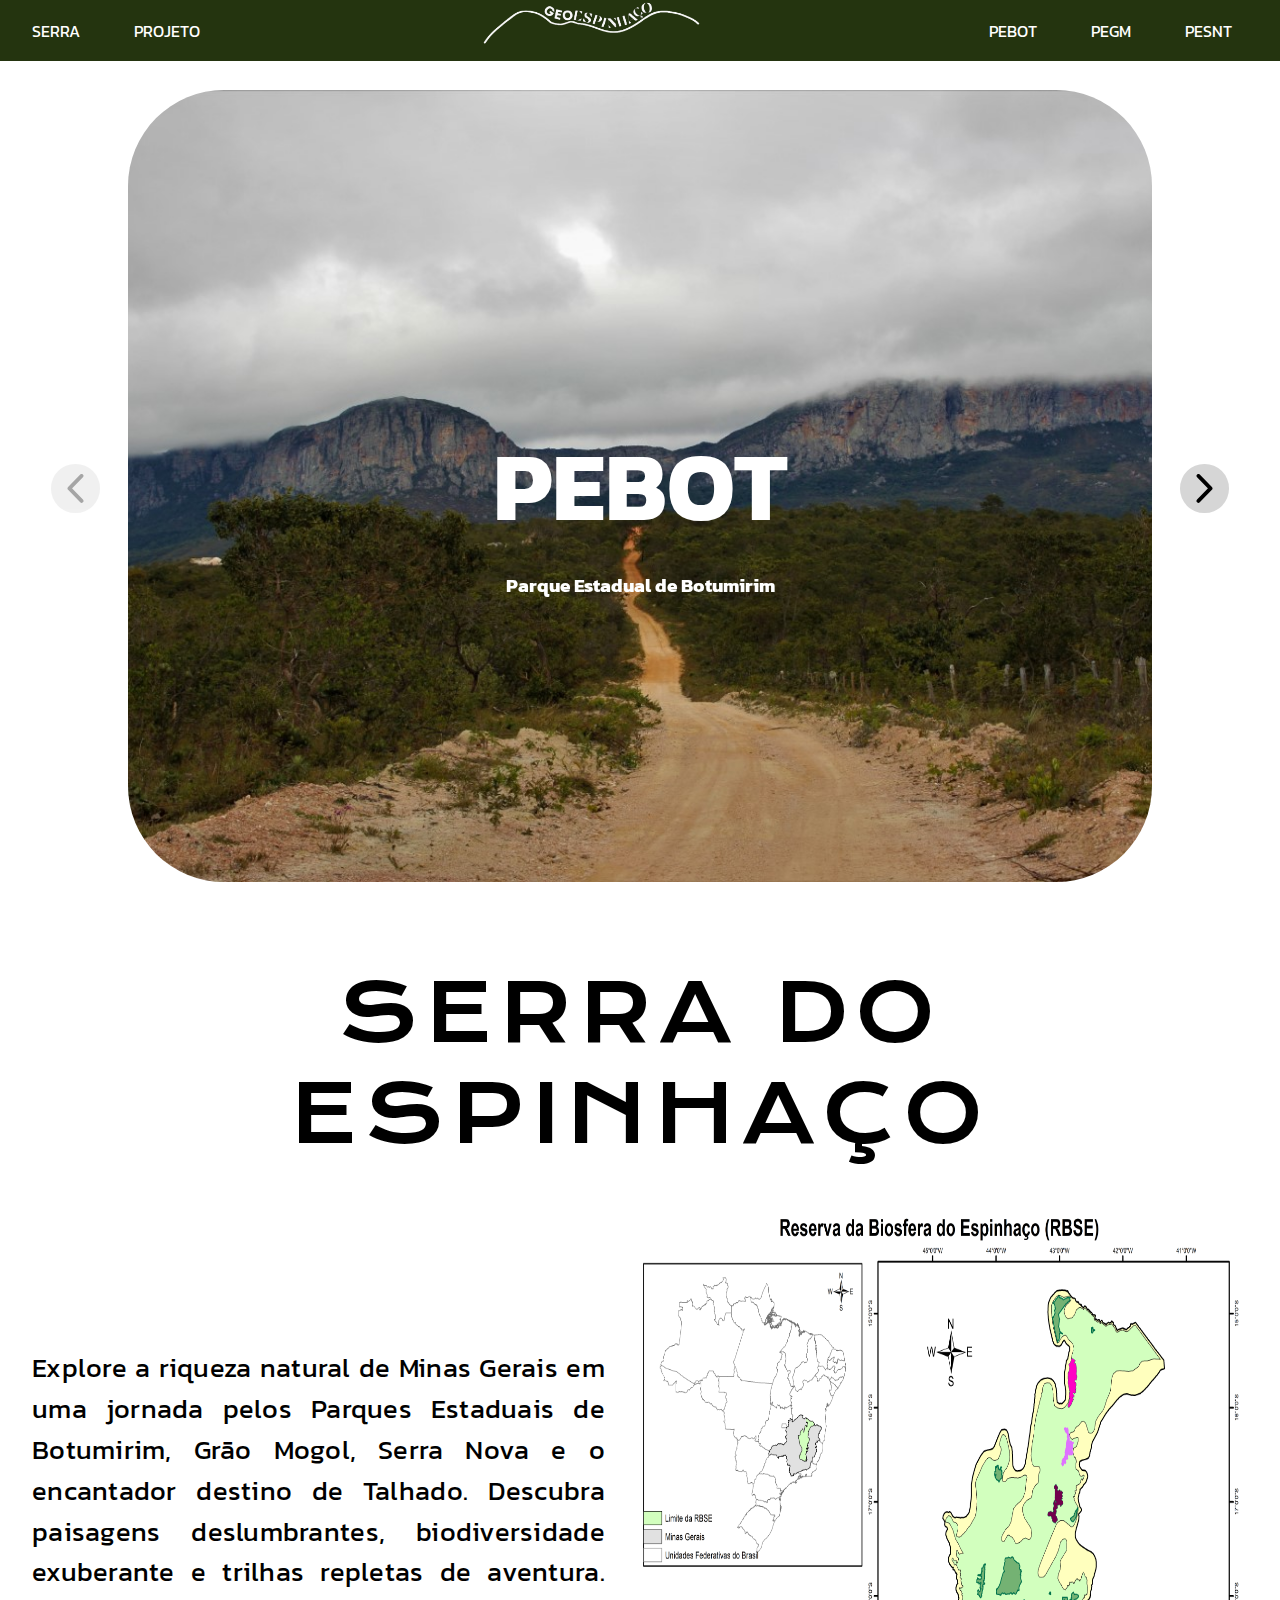
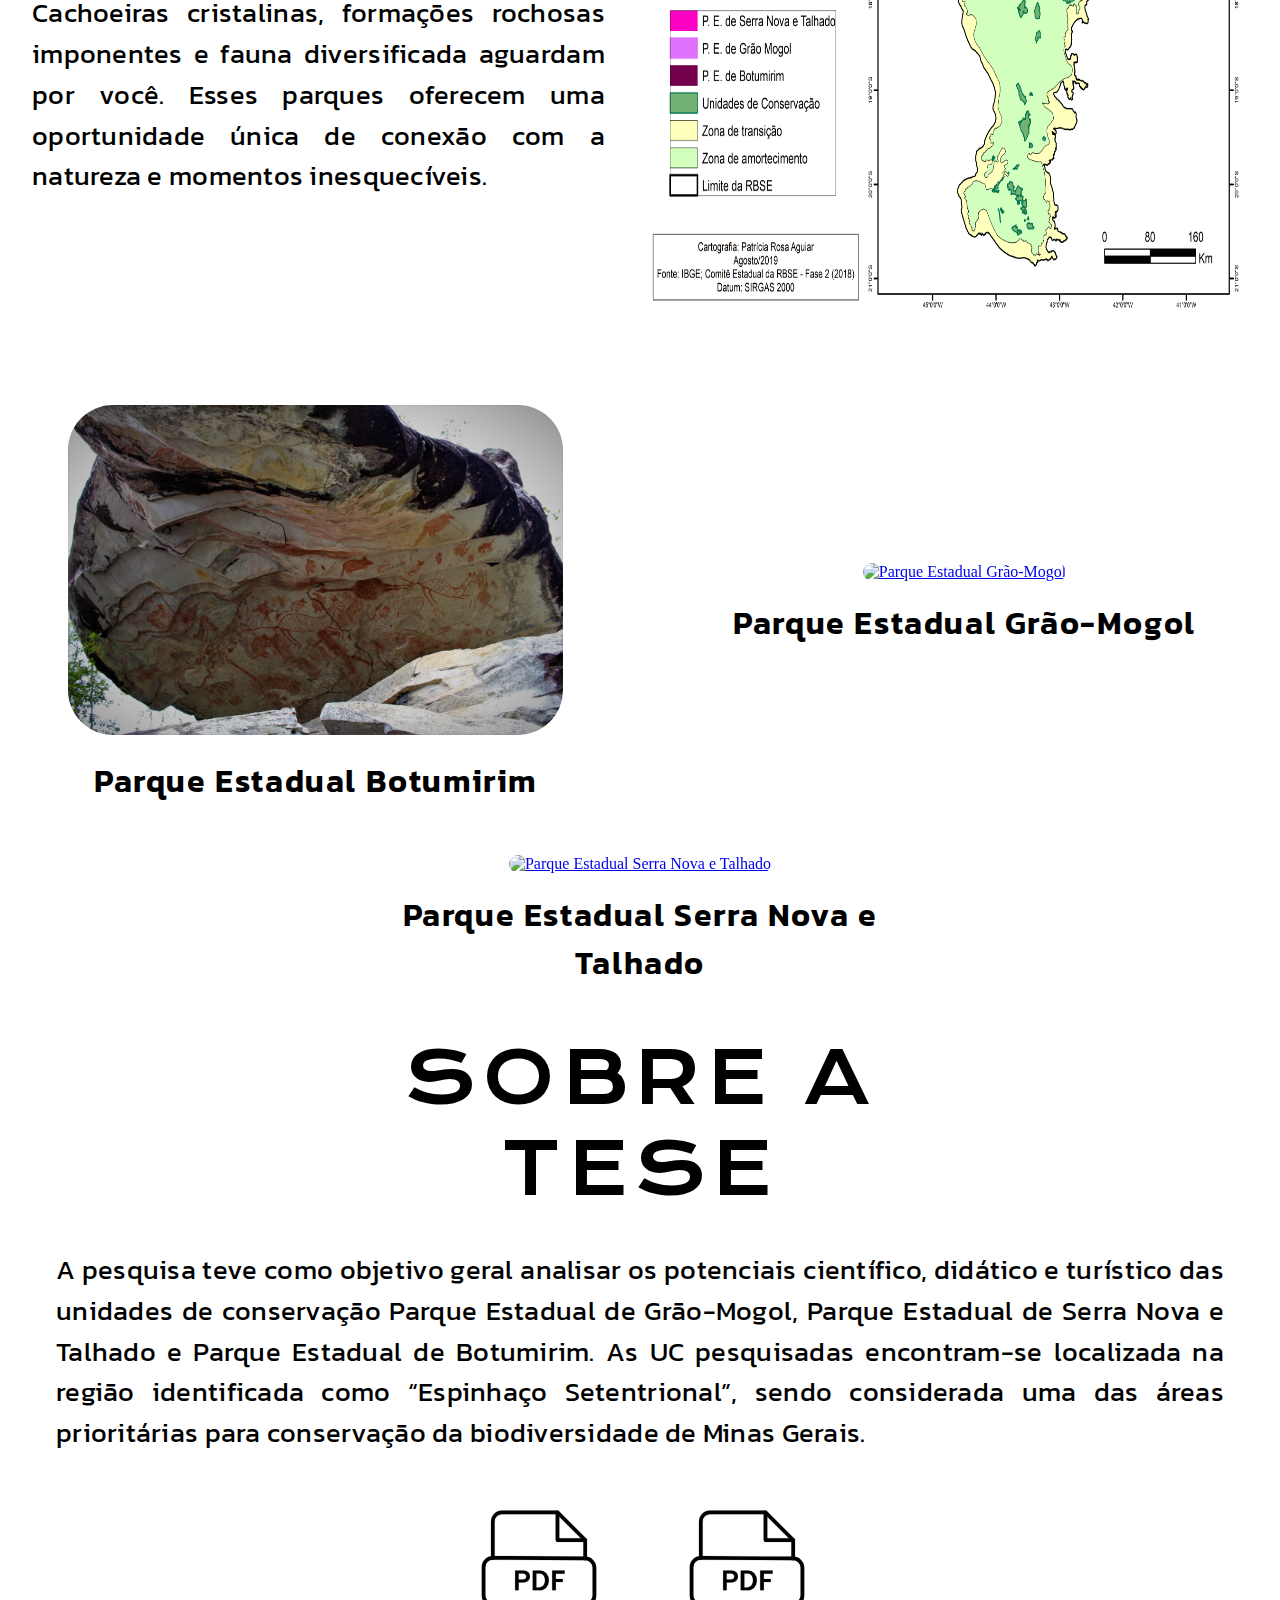
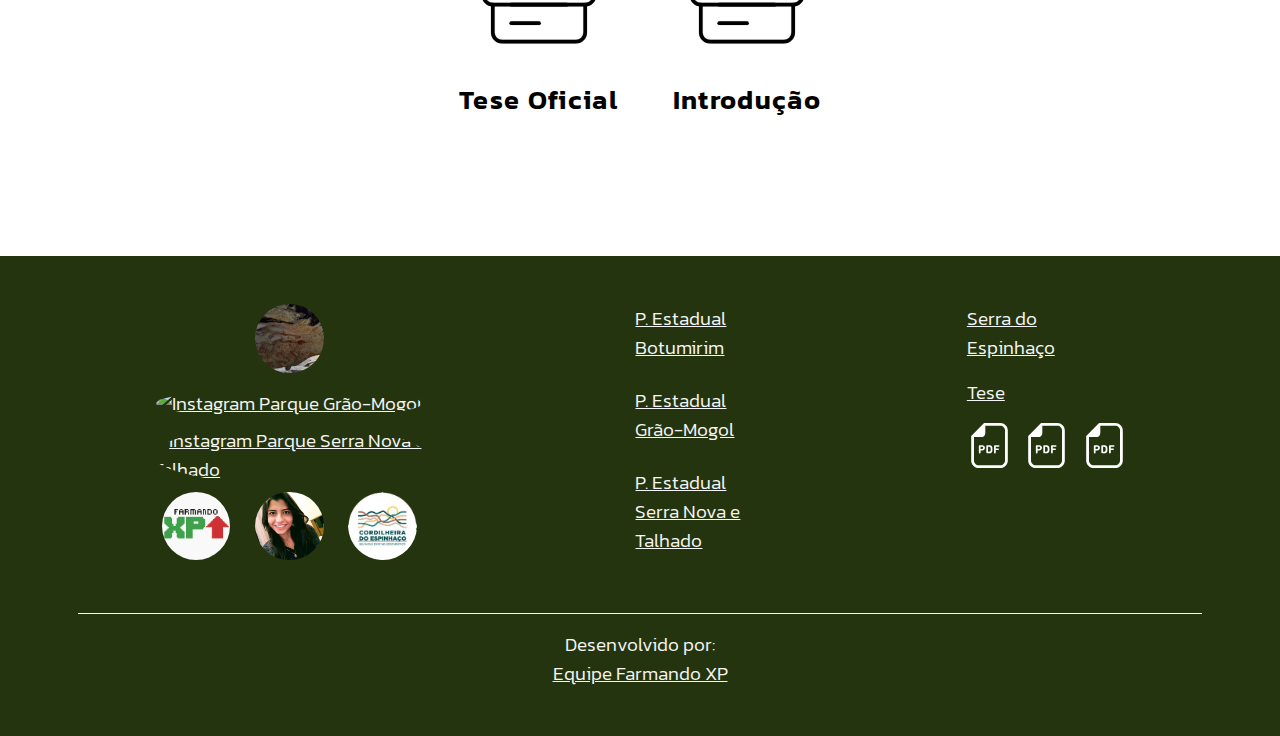
==== commit 43c28f01: "conteudos do slider PEBOT" ====
--- a/index.html
+++ b/index.html
@@ -30,20 +30,21 @@
     />
     <link rel="stylesheet" href="./assets/css/index.css" />
     <link rel="stylesheet" href="./assets/css/navbar.css" />
+    <link rel="stylesheet" href="./assets/css/slider.css">
     <link rel="stylesheet" href="./assets/css/hamburguer.css" />
     <link rel="stylesheet" href="./assets/css/footer.css" />
   </head>
 
   <body>
-    <header>
+    <header class="verde">
       <!--Nabvar - Pedro-->
       <nav class="menu-pc">
         <ul>
           <li>
-            <a>SERRA</a>
-          </li>
-          <li>
-            <a>PROJETO</a>
+            <a href="./index.html#title-flex">SERRA</a>
+          </li>
+          <li>
+            <a href="./index.html#projeto">PROJETO</a>
           </li>
         </ul>
         <img
@@ -52,13 +53,13 @@
         />
         <ul>
           <li>
-            <a>PEBOT</a>
-          </li>
-          <li>
-            <a>PEGM</a>
-          </li>
-          <li>
-            <a>PESNT</a>
+            <a href="./PEBOT.html">PEBOT</a>
+          </li>
+          <li>
+            <a href="./PEGM.html">PEGM</a>
+          </li>
+          <li>
+            <a href="./PESNT.html">PESNT</a>
           </li>
         </ul>
       </nav>
@@ -78,19 +79,19 @@
           <div class="options">
             <ul>
               <li>
-                <a>SERRA</a>
-              </li>
-              <li>
-                <a>PROJETO</a>
-              </li>
-              <li>
-                <a>PEBOT</a>
-              </li>
-              <li>
-                <a>PEGM</a>
-              </li>
-              <li>
-                <a>PESNT</a>
+                <a href="./index.html#title-flex">SERRA</a>
+              </li>
+              <li>
+                <a href="./index.html#projeto">PROJETO</a>
+              </li>
+              <li>
+                <a href="./PEBOT.html">PEBOT</a>
+              </li>
+              <li>
+                <a href="./PEGM.html">PEGM</a>
+              </li>
+              <li>
+                <a href="./PESNT.html">PESNT</a>
               </li>
             </ul>
           </div>
@@ -201,7 +202,7 @@
       </div>
 
       <div class="container-flex2">
-        <h1 class="title Stitle-2">Sobre a tese</h1>
+        <h1 id="projeto" class="title Stitle-2">Sobre a tese</h1>
 
         <p class="text" id="text2">
           A pesquisa teve como objetivo geral analisar os potenciais científico,
@@ -236,65 +237,66 @@
       <!--Estrutura - Bruna & Grazy-->
     </main>
 
-    <footer>
-      <div class="contentFooter">
-        <div class="containerSocialMedia">
-          <a href="PEBOT.html" target="_blank"><img src="./assets/img/main-index/PEBOT-1.JPG" alt="Instagram Parque Botumirim" /></a>
-          <a href="PEGM.html" target="_blank"><img src="./assets/img/main-index/PEGM-1.JPG" alt="Instagram Parque  Grão-Mogol" /></a>
-          <a href="PESNT.html" target="_blank"><img src="./assets/img/main-index/PESNT-1.JPG"
-              alt="Instagram Parque Serra Nova e Talhado" /></a>
-          <a href="https://github.com/Farmando-XP" target="_blank"><img src="./assets/img/FarmandoXPLogo.png"
-              alt="Instagram Farmando-XP" /></a>
-          <a href="https://www.instagram.com/patriciarosaa/" target="_blank"><img src="./assets/img/main-index/imagPatricia.jpg" alt="Instagram Patrícia" /></a>
-          <a href="https://www.instagram.com/cordilheiradoespinhacooficial/" target="_blank"><img src="./assets/img/main-index/cordilheiraInstagram.png" alt="Instagram Instiuição realizada" /></a>
-        </div>
-    
-        <div class="containerSiteMap">
-          <a target="_blank" href="http://www.ief.mg.gov.br/component/content/article/3306-nova-categoria/2907-parque-estadual-de-botumirim-"
-            >P. Estadual <br />
-            Botumirim
-          </a>
-          <a target="_blank" href="http://www.ief.mg.gov.br/component/content/article/202-parque-estadual-de-grao-mogol"
-            >P. Estadual <br />
-            Grão-Mogol
-          </a>
-          <a target="_blank" href="https://instagram.com/parqueestadualserranovatalhado?igshid=MzRlODBiNWFlZA=="
-            >P. Estadual <br /> Serra Nova e <br />Talhado
-          </a>
-        </div>
-    
-        <div class="containerLinksUteis">
-          <a target="_blank" href="https://www.instagram.com/cordilheiradoespinhacooficial/">Serra do <br /> Espinhaço</a>
-          <a target="_blank" href="#">Tese</a>
-          <article class="boxParkContent">
-            <a href="http://www.ief.mg.gov.br/component/content/article/3306-nova-categoria/2907-parque-estadual-de-botumirim-" target="_blank"><img src="./assets/img/main-index/pdf-svgrepo-com.svg" alt="pdfParquebOTUMIRIM"
-                onmouseenter="revealParque1()" onmouseout="hideParque1()" />
-            </a>
-            <a href="http://www.ief.mg.gov.br/component/content/article/202-parque-estadual-de-grao-mogol" target="_blank">
-              <img src="./assets/img/main-index/pdf-svgrepo-com.svg" alt="pdfParque" onmouseenter="revealParque2()"
-                onmouseout="hideParque2()" /></a>
-            <a href="https://instagram.com/parqueestadualserranovatalhado?igshid=MzRlODBiNWFlZA==" target="_blank">
-              <img src="./assets/img/main-index/pdf-svgrepo-com.svg" alt="pdfParque" onmouseenter="revealParque3()"
-                onmouseout="hideParque3()" />
-            </a>
-            
-          </article>
-          <div class="containerHover">
-            <span id="parque1" class="active">P. Botumirm</span>
-            <span id="parque2" class="active">P. Grão-Mogol</span>
-            <span id="parque3" class="active">P. Serra Nova <br> e Talhado</span>
-          </div>
-        </div>
-      </div>
-    
-          <div class="divisorHorizontal">&nbsp;</div>
-    
-          <div class="containerContato">
-            <span
-              >Desenvolvido por: <br />
-              <a target="_blank" href="https://github.com/Farmando-XP">Equipe Farmando XP</a></span
-            >
-          </div>
+    <!--Footer - Geraldo-->
+<footer>
+  <div class="contentFooter">
+    <div class="containerSocialMedia">
+      <a href="PEBOT.html" target="_blank"><img src="./assets/img/main-index/PEBOT-1.JPG" alt="Instagram Parque Botumirim" /></a>
+      <a href="PEGM.html" target="_blank"><img src="./assets/img/main-index/PEGM-1.JPG" alt="Instagram Parque  Grão-Mogol" /></a>
+      <a href="PESNT.html" target="_blank"><img src="./assets/img/main-index/PESNT-1.JPG"
+          alt="Instagram Parque Serra Nova e Talhado" /></a>
+      <a href="https://github.com/Farmando-XP" target="_blank"><img src="./assets/img/FarmandoXPLogo.png"
+          alt="Instagram Farmando-XP" /></a>
+      <a href="https://www.instagram.com/patriciarosaa/" target="_blank"><img src="./assets/img/main-index/imagPatricia.jpg" alt="Instagram Patrícia" /></a>
+      <a href="https://www.instagram.com/cordilheiradoespinhacooficial/" target="_blank"><img src="./assets/img/main-index/cordilheiraInstagram.png" alt="Instagram Instiuição realizada" /></a>
+    </div>
+
+    <div class="containerSiteMap">
+      <a target="_blank" href="http://www.ief.mg.gov.br/component/content/article/3306-nova-categoria/2907-parque-estadual-de-botumirim-"
+        >P. Estadual <br />
+        Botumirim
+      </a>
+      <a target="_blank" href="http://www.ief.mg.gov.br/component/content/article/202-parque-estadual-de-grao-mogol"
+        >P. Estadual <br />
+        Grão-Mogol
+      </a>
+      <a target="_blank" href="https://instagram.com/parqueestadualserranovatalhado?igshid=MzRlODBiNWFlZA=="
+        >P. Estadual <br /> Serra Nova e <br />Talhado
+      </a>
+    </div>
+
+    <div class="containerLinksUteis">
+      <a target="_blank" href="https://www.instagram.com/cordilheiradoespinhacooficial/">Serra do <br /> Espinhaço</a>
+      <a target="_blank" href="#">Tese</a>
+      <article class="boxParkContent">
+        <a href="http://www.ief.mg.gov.br/component/content/article/3306-nova-categoria/2907-parque-estadual-de-botumirim-" target="_blank"><img src="./assets/img/main-index/pdf-svgrepo-com.svg" alt="pdfParquebOTUMIRIM"
+            onmouseenter="revealParque1()" onmouseout="hideParque1()" />
+        </a>
+        <a href="http://www.ief.mg.gov.br/component/content/article/202-parque-estadual-de-grao-mogol" target="_blank">
+          <img src="./assets/img/main-index/pdf-svgrepo-com.svg" alt="pdfParque" onmouseenter="revealParque2()"
+            onmouseout="hideParque2()" /></a>
+        <a href="https://instagram.com/parqueestadualserranovatalhado?igshid=MzRlODBiNWFlZA==" target="_blank">
+          <img src="./assets/img/main-index/pdf-svgrepo-com.svg" alt="pdfParque" onmouseenter="revealParque3()"
+            onmouseout="hideParque3()" />
+        </a>
+        
+      </article>
+      <div class="containerHover">
+        <span id="parque1" class="active">P. Botumirm</span>
+        <span id="parque2" class="active">P. Grão-Mogol</span>
+        <span id="parque3" class="active">P. Serra Nova <br> e Talhado</span>
+      </div>
+    </div>
+  </div>
+
+      <div class="divisorHorizontal">&nbsp;</div>
+
+      <div class="containerContato">
+        <span
+          >Desenvolvido por: <br />
+          <a target="_blank" href="https://github.com/Farmando-XP">Equipe Farmando XP</a></span
+        >
+      </div>
     </footer>
     <!--Footer - Geraldo-->
 
--- a/assets/css/index.css
+++ b/assets/css/index.css
@@ -16,69 +16,7 @@
 }
 
 main {
-    margin-block: 15vh;
-}
-
-.swiper{
-    user-select: none;
-    display: flex;
-    align-items: center;
-    justify-content: center;
-    width: 80vw;
-    overflow: visible;
-}
-
-.swiper-button-next{
-    right: var(--swiper-navigation-sides-offset, -6vw);
-    left: auto;
-}
-
-.swiper-button-prev{
-    left: var(--swiper-navigation-sides-offset, -6vw);
-    right: auto;
-}
-
-.swiper-button-next::after , .swiper-button-prev::after{
-    display: none;
-}
-
-.swiper-button-next, .swiper-button-prev{
-    background-color: #D6D6D6;
-    width: 7vh;
-    height: 7vh;
-    border-radius: 50%;
-}
-
-.swiper-button-next img, .swiper-button-prev img{
-    width: 4.5vh;
-    height: 4.5vh;
-}
-
-.swiper-slide{
-    display: flex;
-    align-items: center;
-    justify-content: center;
-}
-
-.swiper-slide h2, .swiper-slide h3{
-    font-family: "kanit";
-    position: absolute;
-    color: white;
-}
-
-.swiper-slide h2{
-    font-size: 6em;
-}
-
-.swiper-slide h3{
-    font-size: 1.2em;
-    margin-top: 22vh;
-}
-
-.swiper-slide img{
-    width: 100%;
-    height: 100%;
-    border-radius: 6em;
+    margin-block: 10vh 15vh;
 }
 
 .title{
--- a/assets/css/slider.css
+++ b/assets/css/slider.css
@@ -0,0 +1,96 @@
+.swiper.bottom{
+    margin-block: 3vh;
+}
+
+.swiper.bottom .swiper-slide img{
+    width: 90%;
+    height: 75%;
+    border-radius: 2.2vw;
+}
+
+.swiper.bottom .swiper-slide{
+    flex-direction: column;
+}
+
+.swiper.bottom .swiper-slide h2, 
+.swiper.bottom .swiper-slide h3{
+   position: static;
+   color: black;
+   margin: 0;
+}
+
+.swiper.bottom .swiper-slide h2{
+    font-size: 2.5em;
+}
+
+.swiper.bottom .swiper-slide h3{
+    margin-bottom: 1.5vh;
+    line-height: 3.8vh;
+    text-align: justify;
+}
+
+.swiper{
+    user-select: none;
+    display: flex;
+    align-items: center;
+    justify-content: center;
+    width: 80vw;
+    height: 88vh;
+    overflow: visible;
+}
+
+.swiper-button-next{
+    right: var(--swiper-navigation-sides-offset, -6vw);
+    left: auto;
+}
+
+.swiper-button-prev{
+    left: var(--swiper-navigation-sides-offset, -6vw);
+    right: auto;
+}
+
+.swiper-button-next::after , .swiper-button-prev::after{
+    display: none;
+}
+
+.swiper-button-next, .swiper-button-prev{
+    width: 3.8vw;
+    height: 3.8vw;
+    border-radius: 50%;
+
+    background-color: #D6D6D6;
+}
+
+.swiper-button-next img, .swiper-button-prev img{
+    width: 2.3vw;
+    height: 2.3vw;
+}
+
+.swiper-slide{
+    display: flex;
+    align-items: center;
+    justify-content: center;
+}
+
+.swiper-slide h2, .swiper-slide h3{
+    font-family: "kanit";
+    position: absolute;
+    color: white;
+}
+
+.swiper-slide h2{
+    font-size: 6em;
+}
+
+.swiper-slide h3{
+    font-size: 1.2em;
+    margin-top: 22vh;
+}
+
+.swiper-slide img{
+    width: 100%;
+    height: 100%;
+    border-radius: 6em;
+
+    object-fit: cover;
+}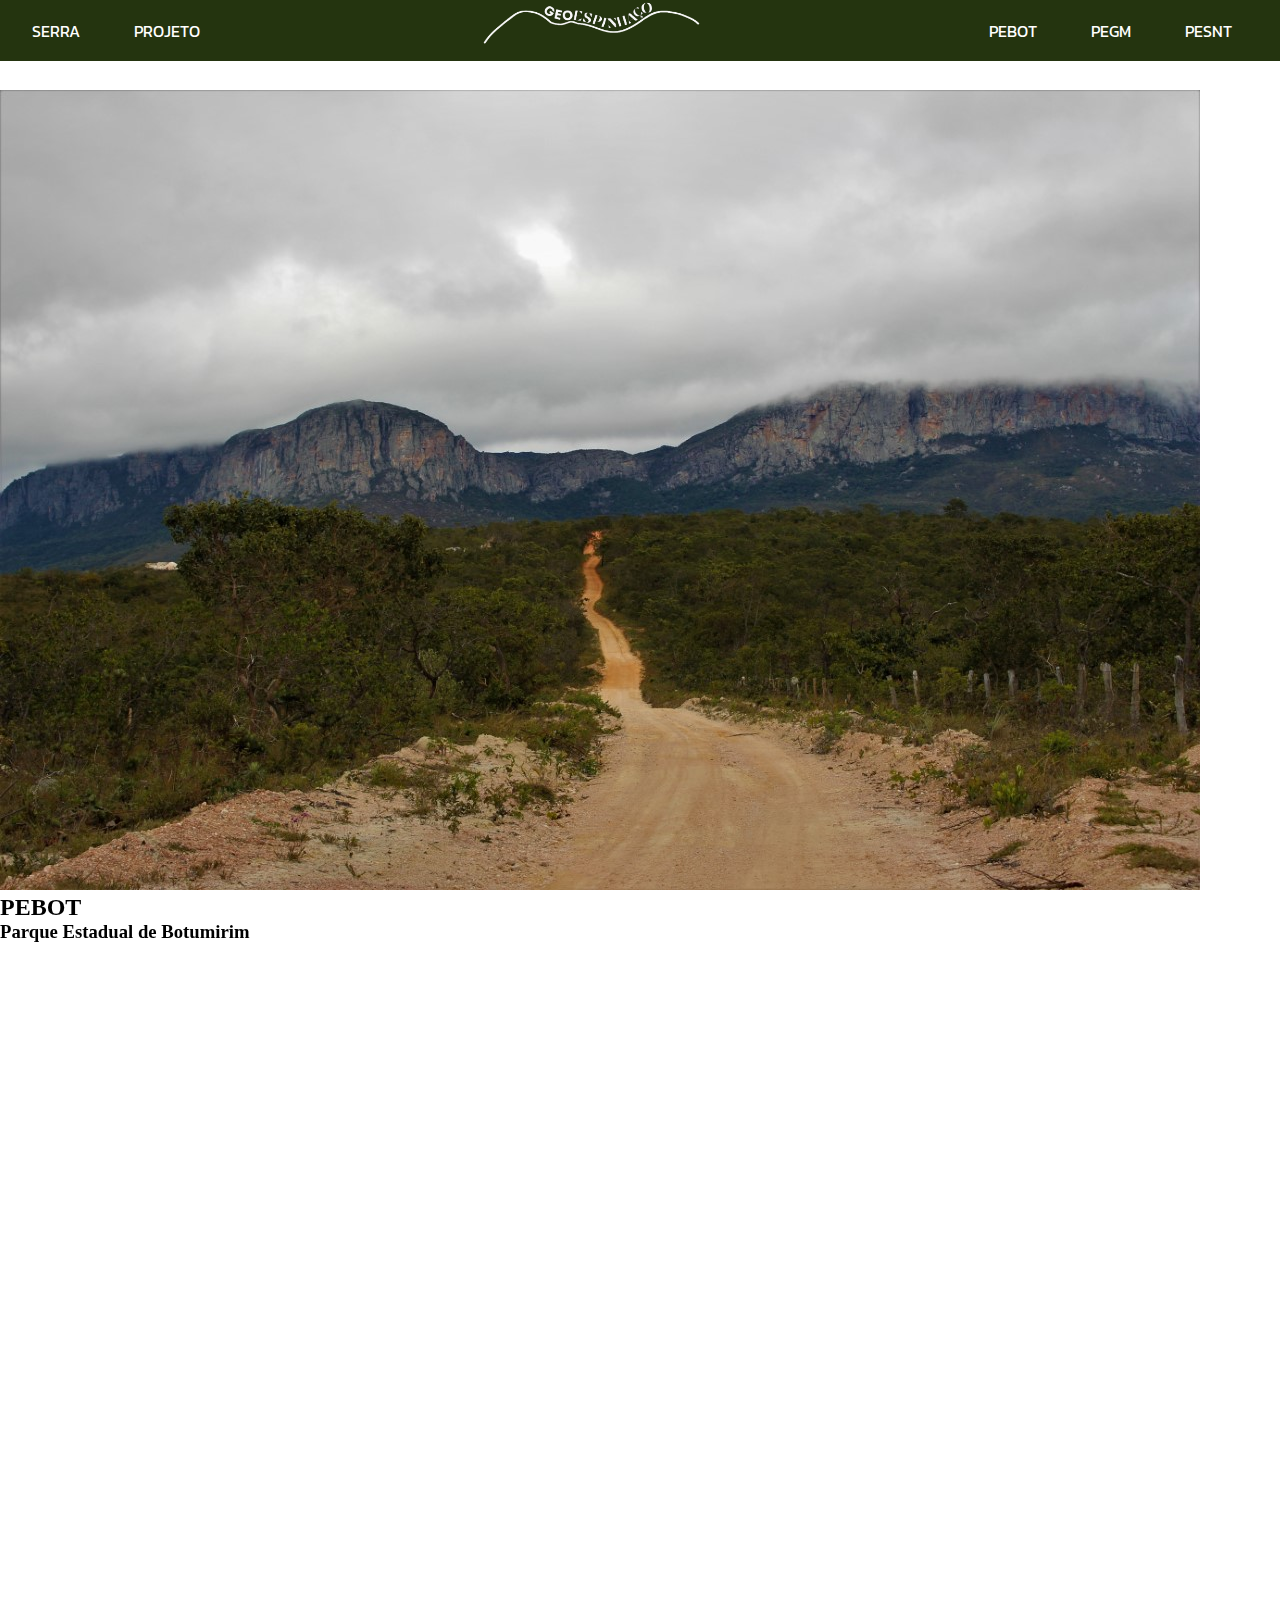
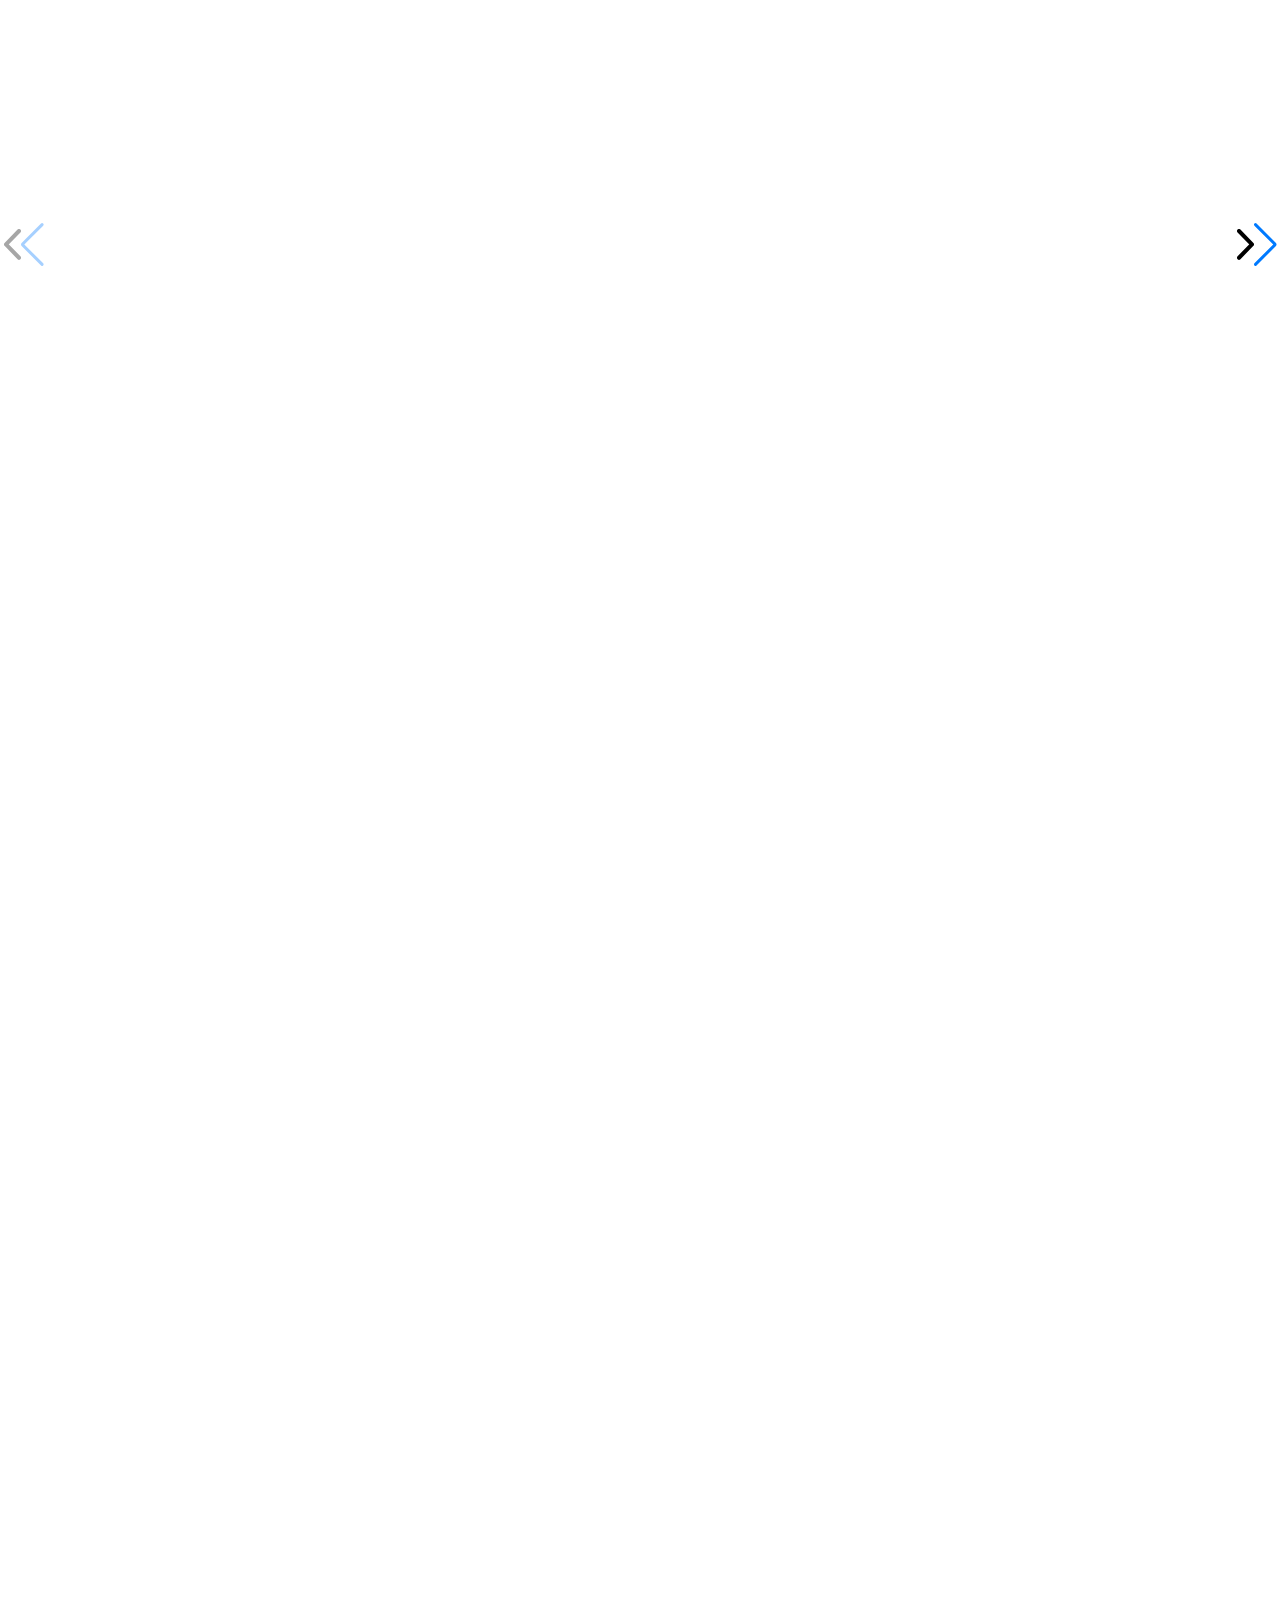
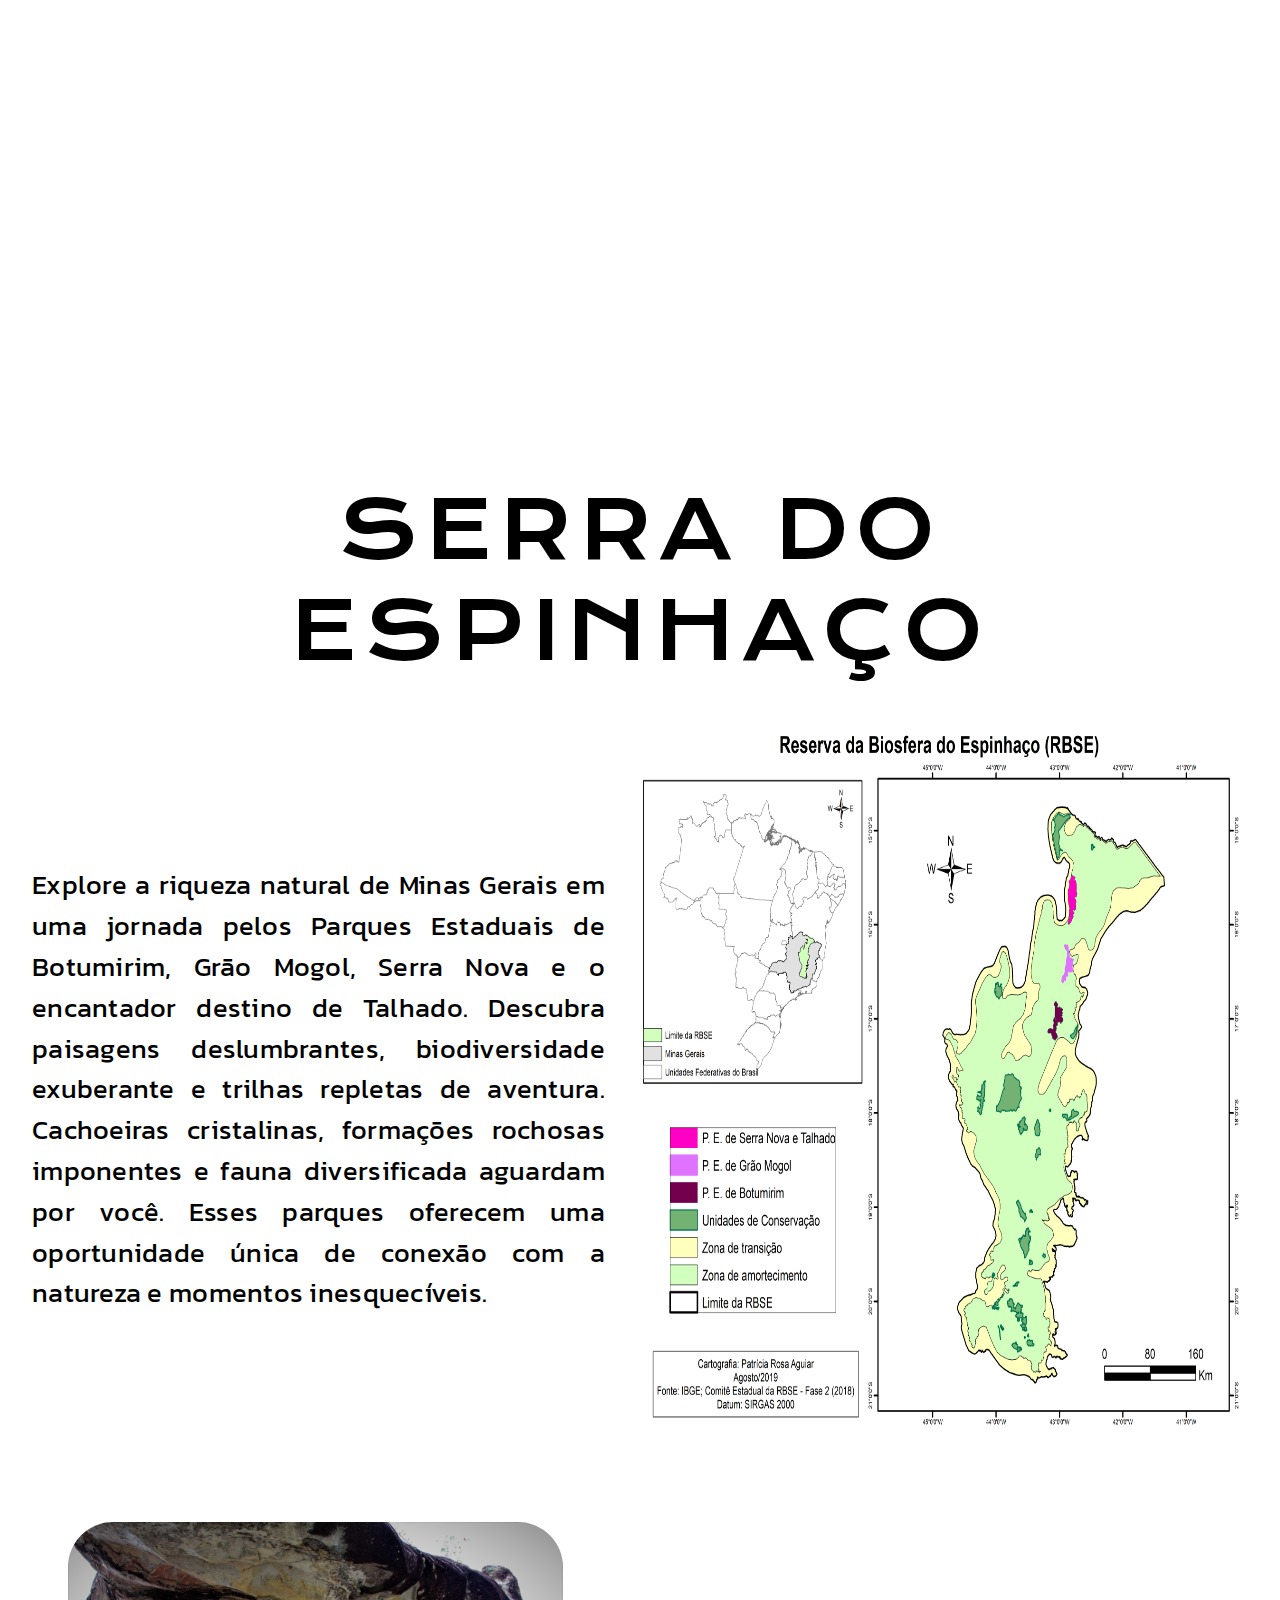
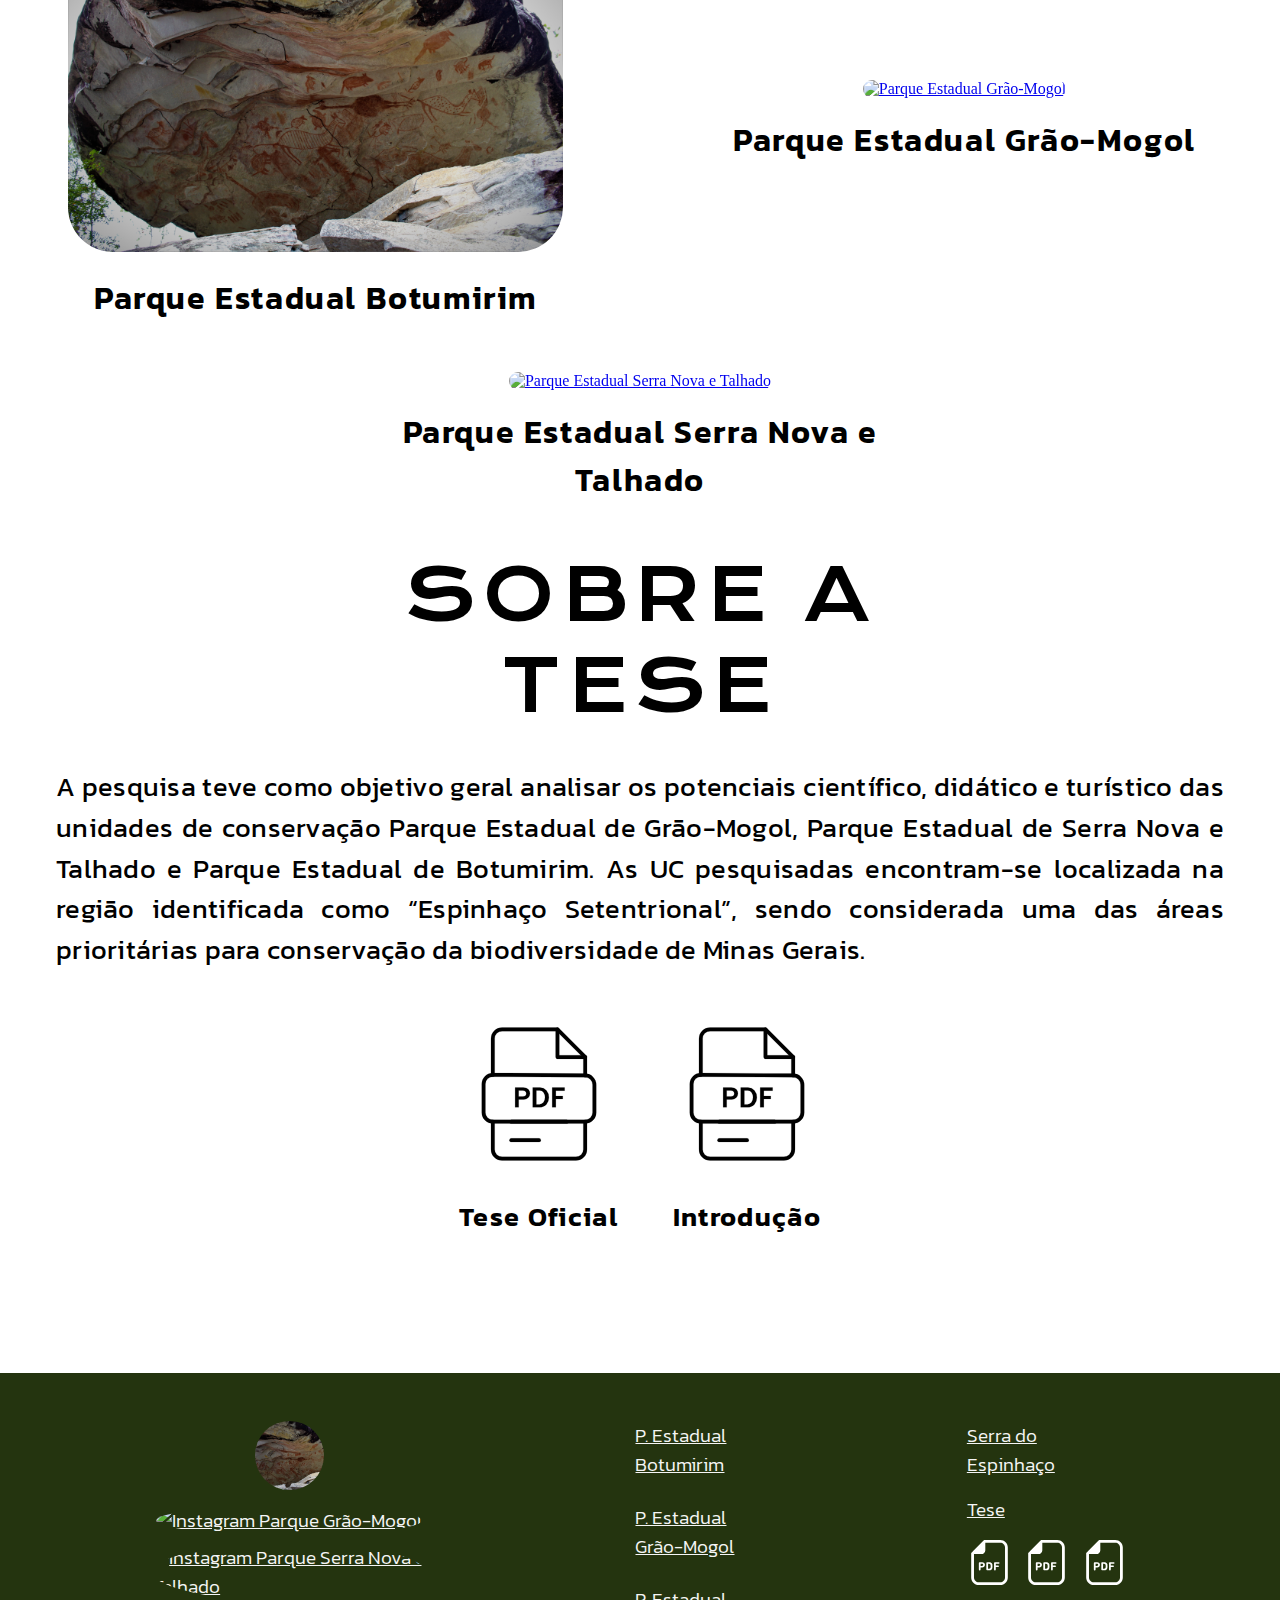
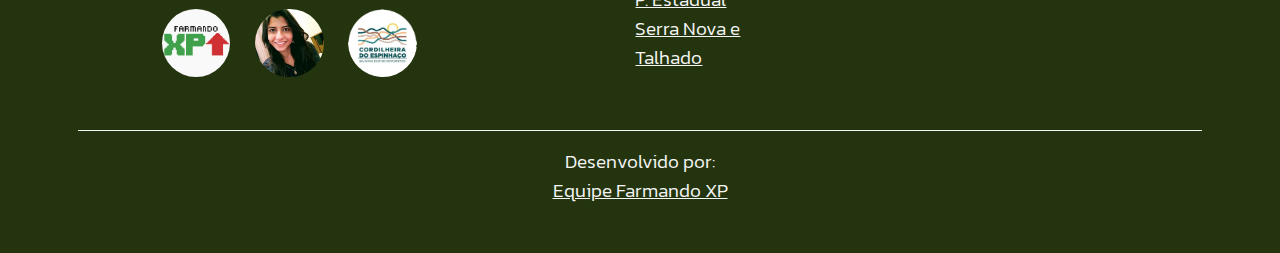
==== commit 93c2797d: "Merge branch 'main' into 38-responsivar-páginas-adicionadas" ====
--- a/index.html
+++ b/index.html
@@ -30,7 +30,6 @@
     />
     <link rel="stylesheet" href="./assets/css/index.css" />
     <link rel="stylesheet" href="./assets/css/navbar.css" />
-    <link rel="stylesheet" href="./assets/css/slider.css">
     <link rel="stylesheet" href="./assets/css/hamburguer.css" />
     <link rel="stylesheet" href="./assets/css/footer.css" />
   </head>
@@ -237,66 +236,65 @@
       <!--Estrutura - Bruna & Grazy-->
     </main>
 
-    <!--Footer - Geraldo-->
-<footer>
-  <div class="contentFooter">
-    <div class="containerSocialMedia">
-      <a href="PEBOT.html" target="_blank"><img src="./assets/img/main-index/PEBOT-1.JPG" alt="Instagram Parque Botumirim" /></a>
-      <a href="PEGM.html" target="_blank"><img src="./assets/img/main-index/PEGM-1.JPG" alt="Instagram Parque  Grão-Mogol" /></a>
-      <a href="PESNT.html" target="_blank"><img src="./assets/img/main-index/PESNT-1.JPG"
-          alt="Instagram Parque Serra Nova e Talhado" /></a>
-      <a href="https://github.com/Farmando-XP" target="_blank"><img src="./assets/img/FarmandoXPLogo.png"
-          alt="Instagram Farmando-XP" /></a>
-      <a href="https://www.instagram.com/patriciarosaa/" target="_blank"><img src="./assets/img/main-index/imagPatricia.jpg" alt="Instagram Patrícia" /></a>
-      <a href="https://www.instagram.com/cordilheiradoespinhacooficial/" target="_blank"><img src="./assets/img/main-index/cordilheiraInstagram.png" alt="Instagram Instiuição realizada" /></a>
-    </div>
-
-    <div class="containerSiteMap">
-      <a target="_blank" href="http://www.ief.mg.gov.br/component/content/article/3306-nova-categoria/2907-parque-estadual-de-botumirim-"
-        >P. Estadual <br />
-        Botumirim
-      </a>
-      <a target="_blank" href="http://www.ief.mg.gov.br/component/content/article/202-parque-estadual-de-grao-mogol"
-        >P. Estadual <br />
-        Grão-Mogol
-      </a>
-      <a target="_blank" href="https://instagram.com/parqueestadualserranovatalhado?igshid=MzRlODBiNWFlZA=="
-        >P. Estadual <br /> Serra Nova e <br />Talhado
-      </a>
-    </div>
-
-    <div class="containerLinksUteis">
-      <a target="_blank" href="https://www.instagram.com/cordilheiradoespinhacooficial/">Serra do <br /> Espinhaço</a>
-      <a target="_blank" href="#">Tese</a>
-      <article class="boxParkContent">
-        <a href="http://www.ief.mg.gov.br/component/content/article/3306-nova-categoria/2907-parque-estadual-de-botumirim-" target="_blank"><img src="./assets/img/main-index/pdf-svgrepo-com.svg" alt="pdfParquebOTUMIRIM"
-            onmouseenter="revealParque1()" onmouseout="hideParque1()" />
-        </a>
-        <a href="http://www.ief.mg.gov.br/component/content/article/202-parque-estadual-de-grao-mogol" target="_blank">
-          <img src="./assets/img/main-index/pdf-svgrepo-com.svg" alt="pdfParque" onmouseenter="revealParque2()"
-            onmouseout="hideParque2()" /></a>
-        <a href="https://instagram.com/parqueestadualserranovatalhado?igshid=MzRlODBiNWFlZA==" target="_blank">
-          <img src="./assets/img/main-index/pdf-svgrepo-com.svg" alt="pdfParque" onmouseenter="revealParque3()"
-            onmouseout="hideParque3()" />
-        </a>
-        
-      </article>
-      <div class="containerHover">
-        <span id="parque1" class="active">P. Botumirm</span>
-        <span id="parque2" class="active">P. Grão-Mogol</span>
-        <span id="parque3" class="active">P. Serra Nova <br> e Talhado</span>
-      </div>
-    </div>
-  </div>
-
-      <div class="divisorHorizontal">&nbsp;</div>
-
-      <div class="containerContato">
-        <span
-          >Desenvolvido por: <br />
-          <a target="_blank" href="https://github.com/Farmando-XP">Equipe Farmando XP</a></span
-        >
-      </div>
+    <footer>
+      <div class="contentFooter">
+        <div class="containerSocialMedia">
+          <a href="PEBOT.html" target="_blank"><img src="./assets/img/main-index/PEBOT-1.JPG" alt="Instagram Parque Botumirim" /></a>
+          <a href="PEGM.html" target="_blank"><img src="./assets/img/main-index/PEGM-1.JPG" alt="Instagram Parque  Grão-Mogol" /></a>
+          <a href="PESNT.html" target="_blank"><img src="./assets/img/main-index/PESNT-1.JPG"
+              alt="Instagram Parque Serra Nova e Talhado" /></a>
+          <a href="https://github.com/Farmando-XP" target="_blank"><img src="./assets/img/FarmandoXPLogo.png"
+              alt="Instagram Farmando-XP" /></a>
+          <a href="https://www.instagram.com/patriciarosaa/" target="_blank"><img src="./assets/img/main-index/imagPatricia.jpg" alt="Instagram Patrícia" /></a>
+          <a href="https://www.instagram.com/cordilheiradoespinhacooficial/" target="_blank"><img src="./assets/img/main-index/cordilheiraInstagram.png" alt="Instagram Instiuição realizada" /></a>
+        </div>
+    
+        <div class="containerSiteMap">
+          <a target="_blank" href="http://www.ief.mg.gov.br/component/content/article/3306-nova-categoria/2907-parque-estadual-de-botumirim-"
+            >P. Estadual <br />
+            Botumirim
+          </a>
+          <a target="_blank" href="http://www.ief.mg.gov.br/component/content/article/202-parque-estadual-de-grao-mogol"
+            >P. Estadual <br />
+            Grão-Mogol
+          </a>
+          <a target="_blank" href="https://instagram.com/parqueestadualserranovatalhado?igshid=MzRlODBiNWFlZA=="
+            >P. Estadual <br /> Serra Nova e <br />Talhado
+          </a>
+        </div>
+    
+        <div class="containerLinksUteis">
+          <a target="_blank" href="https://www.instagram.com/cordilheiradoespinhacooficial/">Serra do <br /> Espinhaço</a>
+          <a target="_blank" href="#">Tese</a>
+          <article class="boxParkContent">
+            <a href="http://www.ief.mg.gov.br/component/content/article/3306-nova-categoria/2907-parque-estadual-de-botumirim-" target="_blank"><img src="./assets/img/main-index/pdf-svgrepo-com.svg" alt="pdfParquebOTUMIRIM"
+                onmouseenter="revealParque1()" onmouseout="hideParque1()" />
+            </a>
+            <a href="http://www.ief.mg.gov.br/component/content/article/202-parque-estadual-de-grao-mogol" target="_blank">
+              <img src="./assets/img/main-index/pdf-svgrepo-com.svg" alt="pdfParque" onmouseenter="revealParque2()"
+                onmouseout="hideParque2()" /></a>
+            <a href="https://instagram.com/parqueestadualserranovatalhado?igshid=MzRlODBiNWFlZA==" target="_blank">
+              <img src="./assets/img/main-index/pdf-svgrepo-com.svg" alt="pdfParque" onmouseenter="revealParque3()"
+                onmouseout="hideParque3()" />
+            </a>
+            
+          </article>
+          <div class="containerHover">
+            <span id="parque1" class="active">P. Botumirm</span>
+            <span id="parque2" class="active">P. Grão-Mogol</span>
+            <span id="parque3" class="active">P. Serra Nova <br> e Talhado</span>
+          </div>
+      </div>
+      </div>
+    
+          <div class="divisorHorizontal">&nbsp;</div>
+    
+          <div class="containerContato">
+            <span
+              >Desenvolvido por: <br />
+              <a target="_blank" href="https://github.com/Farmando-XP">Equipe Farmando XP</a></span
+            >
+          </div>
     </footer>
     <!--Footer - Geraldo-->
 
--- a/assets/css/footer.css
+++ b/assets/css/footer.css
@@ -53,6 +53,7 @@
   
   .containerLinksUteis .boxParkContent a > img {
     width: 2.8rem;
+    object-fit: cover;
   }
 
   .divisorHorizontal {
@@ -96,6 +97,7 @@
   .containerSocialMedia a img {
     width: 4.3rem;
     height: 4.3rem;
+     object-fit: cover;
     }
   .containerSiteMap {
     display: flex;
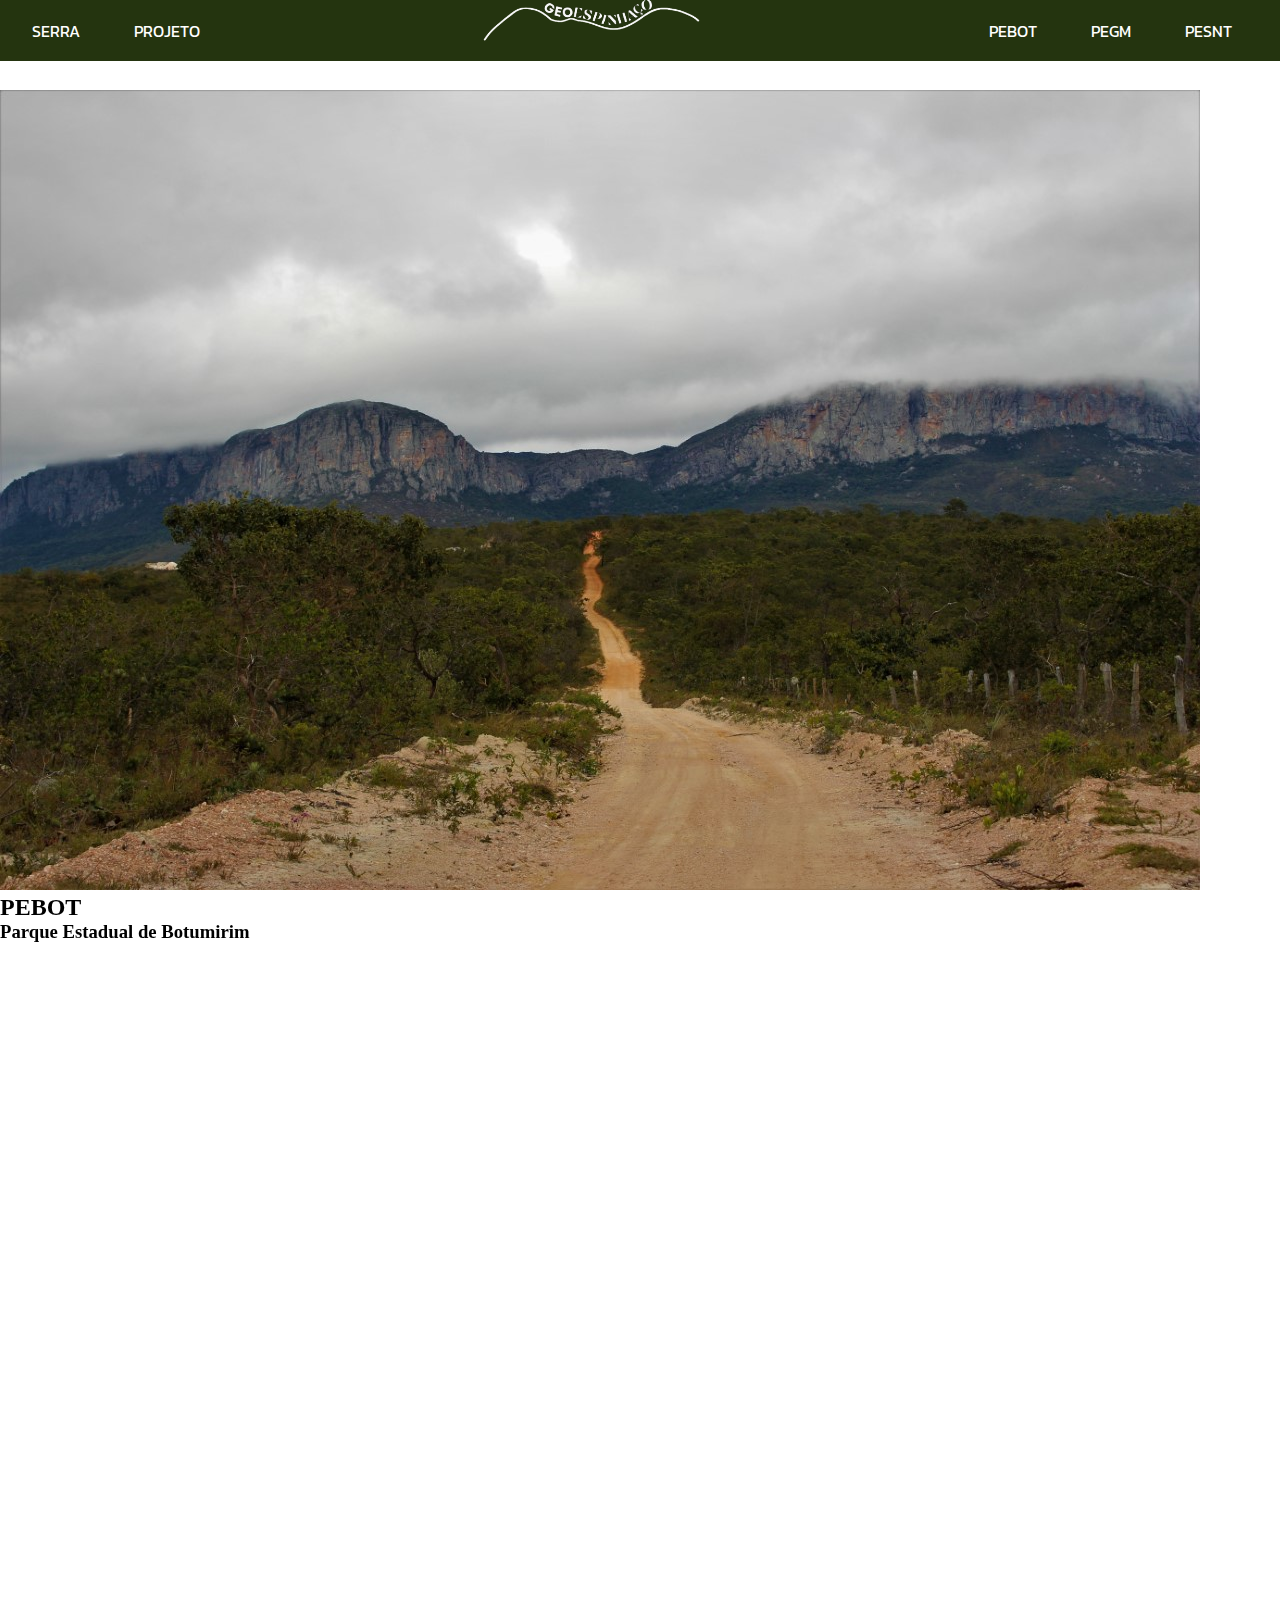
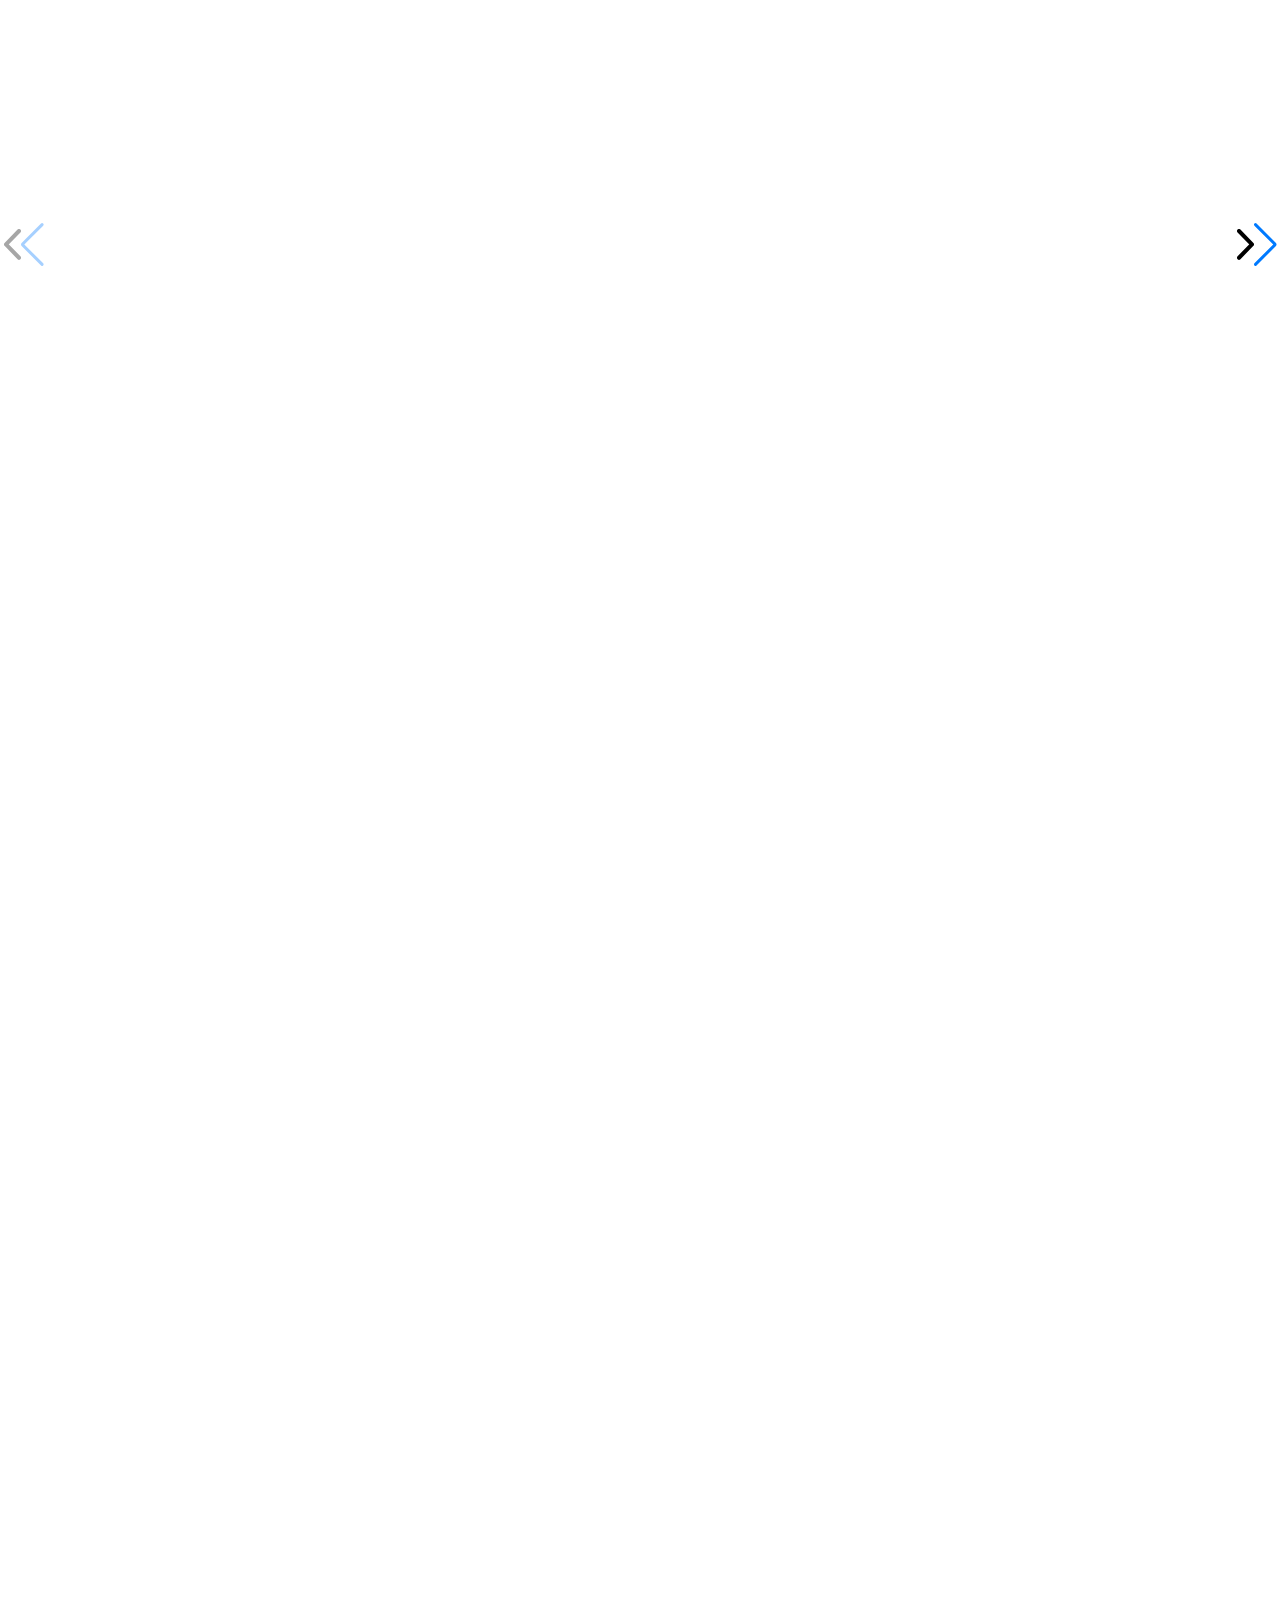
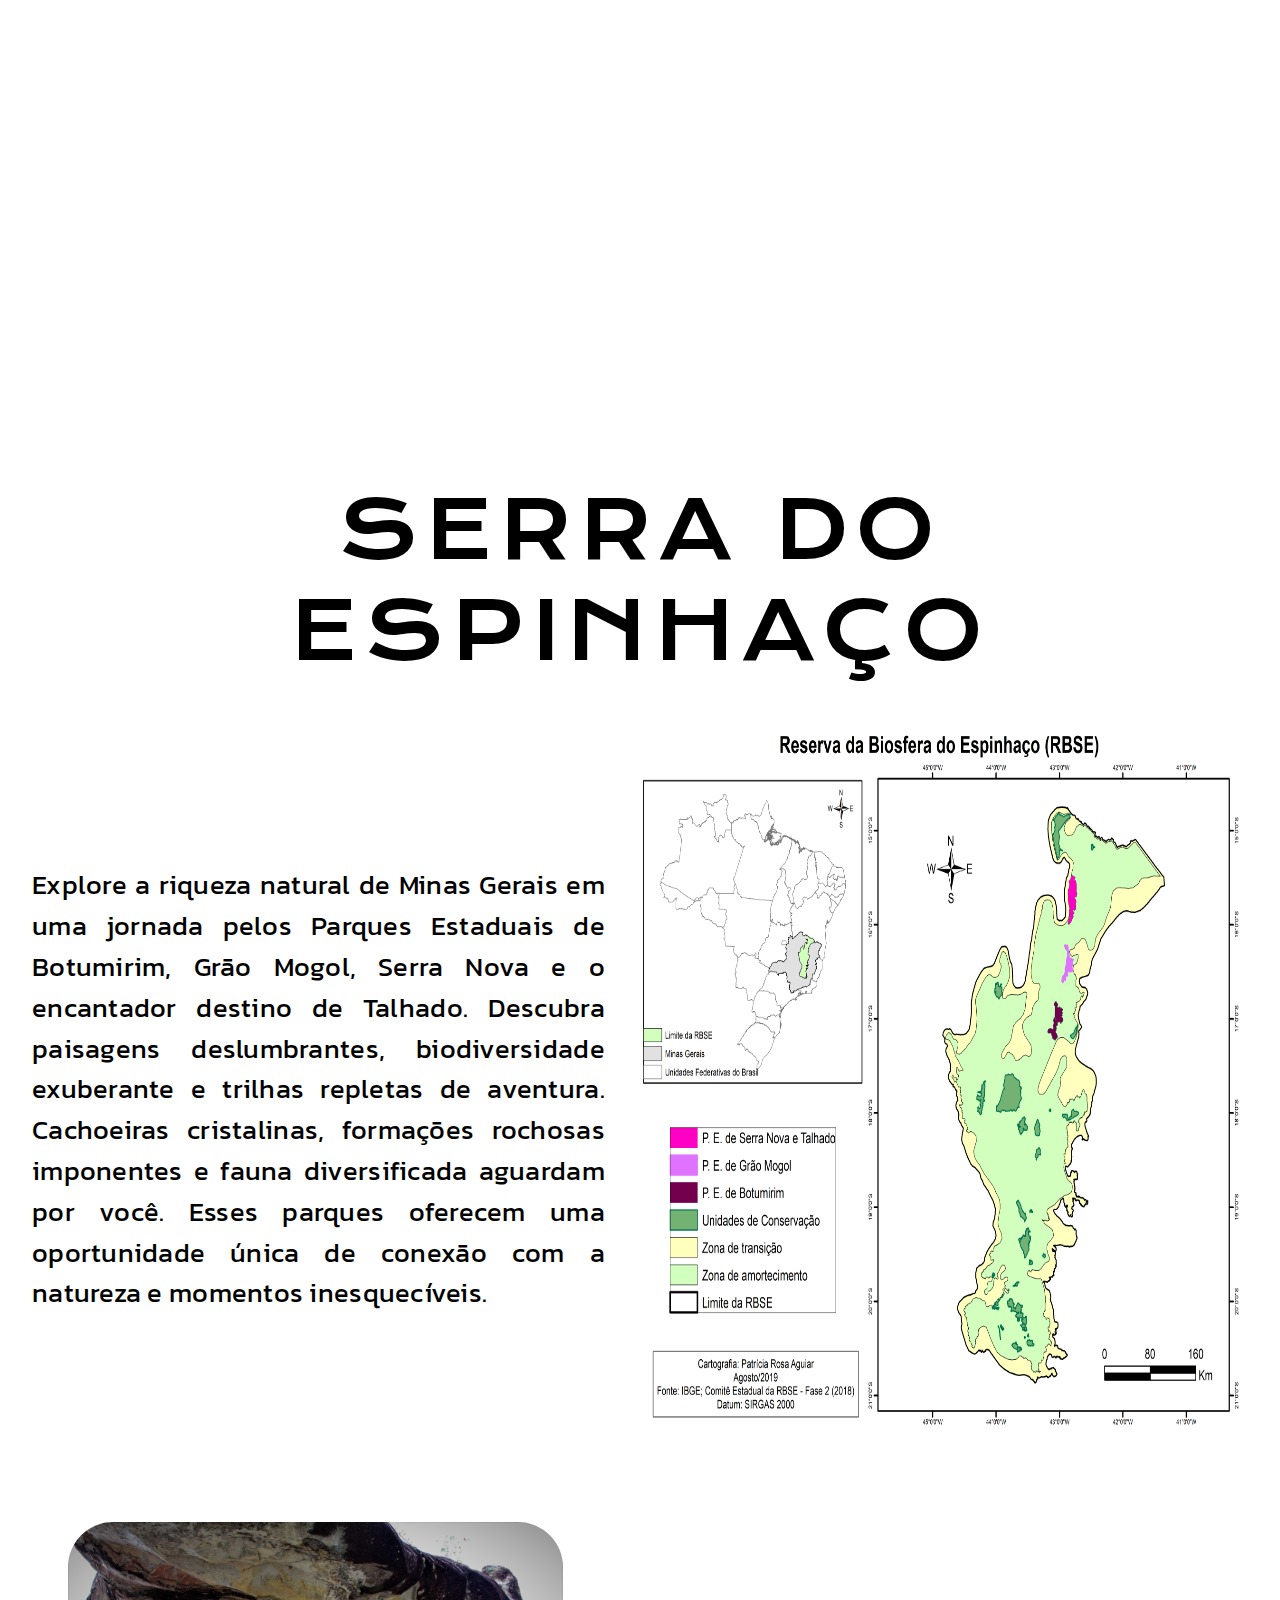
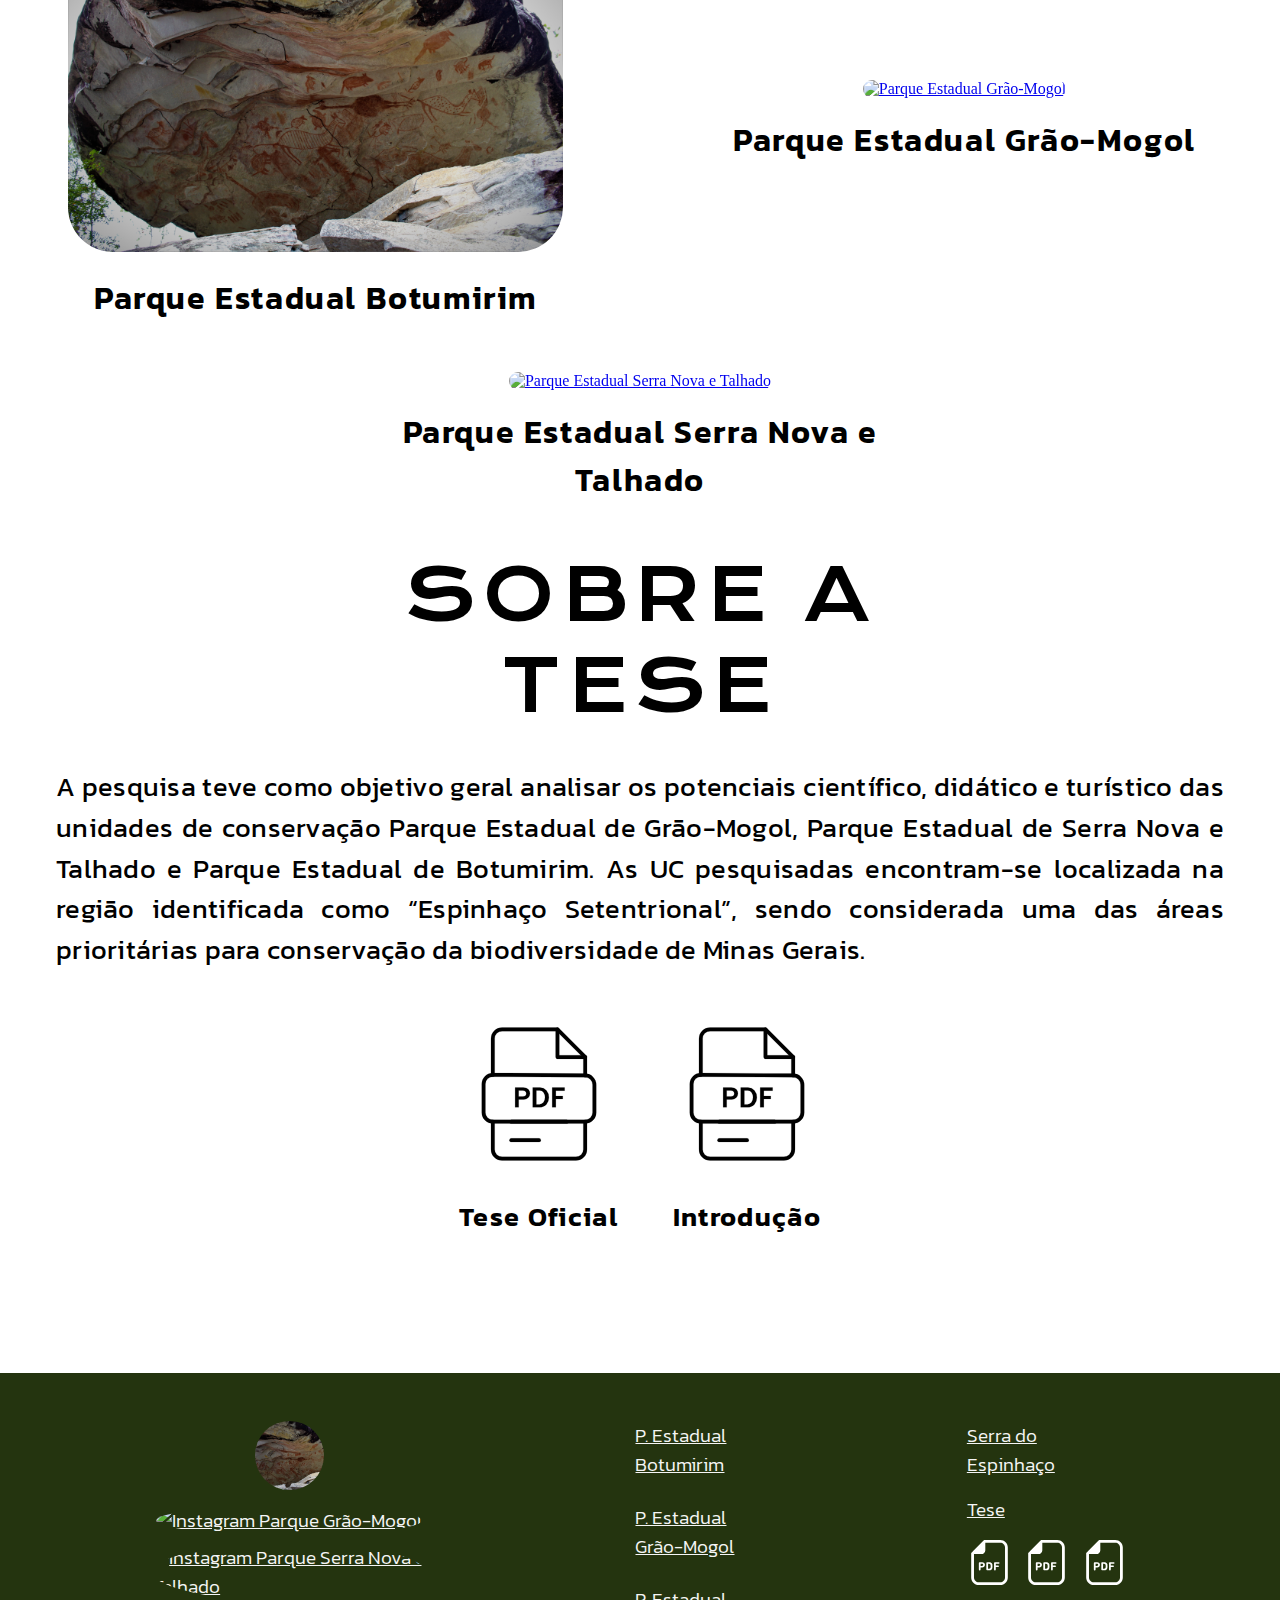
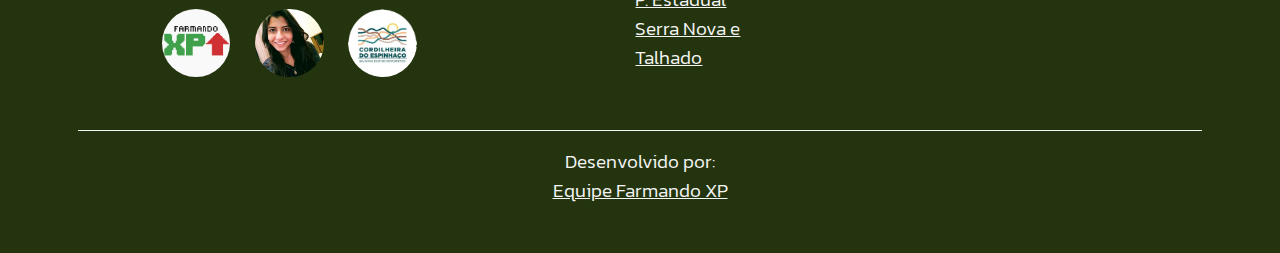
==== commit 7712bcaa: "adiciona redirect para a index na logo" ====
--- a/index.html
+++ b/index.html
@@ -46,10 +46,12 @@
             <a href="./index.html#projeto">PROJETO</a>
           </li>
         </ul>
-        <img
-          src="./assets/img/main-index/logo-farmando-xp.svg"
-          alt="geoespinhaco logo"
-        />
+        <a href="./index.html">
+          <img
+            src="./assets/img/main-index/logo-farmando-xp.svg"
+            alt="geoespinhaco logo"
+          />
+        </a>
         <ul>
           <li>
             <a href="./PEBOT.html">PEBOT</a>
@@ -69,10 +71,12 @@
           <div id="bar2" class="bar"></div>
           <div id="bar3" class="bar"></div>
         </div>
-        <img
-          src="./assets/img/main-index/logo-farmando-xp.svg"
-          alt="geoespinhaco logo"
-        />
+        <a href="./index.html">
+          <img
+            src="./assets/img/main-index/logo-farmando-xp.svg"
+            alt="geoespinhaco logo"
+          />
+        </a>
         <div class="menu-bg" id="menu-bg"></div>
         <div class="menu-modal">
           <div class="options">
@@ -239,62 +243,123 @@
     <footer>
       <div class="contentFooter">
         <div class="containerSocialMedia">
-          <a href="PEBOT.html" target="_blank"><img src="./assets/img/main-index/PEBOT-1.JPG" alt="Instagram Parque Botumirim" /></a>
-          <a href="PEGM.html" target="_blank"><img src="./assets/img/main-index/PEGM-1.JPG" alt="Instagram Parque  Grão-Mogol" /></a>
-          <a href="PESNT.html" target="_blank"><img src="./assets/img/main-index/PESNT-1.JPG"
-              alt="Instagram Parque Serra Nova e Talhado" /></a>
-          <a href="https://github.com/Farmando-XP" target="_blank"><img src="./assets/img/FarmandoXPLogo.png"
-              alt="Instagram Farmando-XP" /></a>
-          <a href="https://www.instagram.com/patriciarosaa/" target="_blank"><img src="./assets/img/main-index/imagPatricia.jpg" alt="Instagram Patrícia" /></a>
-          <a href="https://www.instagram.com/cordilheiradoespinhacooficial/" target="_blank"><img src="./assets/img/main-index/cordilheiraInstagram.png" alt="Instagram Instiuição realizada" /></a>
-        </div>
-    
+          <a href="PEBOT.html" target="_blank"
+            ><img
+              src="./assets/img/main-index/PEBOT-1.JPG"
+              alt="Instagram Parque Botumirim"
+          /></a>
+          <a href="PEGM.html" target="_blank"
+            ><img
+              src="./assets/img/main-index/PEGM-1.JPG"
+              alt="Instagram Parque  Grão-Mogol"
+          /></a>
+          <a href="PESNT.html" target="_blank"
+            ><img
+              src="./assets/img/main-index/PESNT-1.JPG"
+              alt="Instagram Parque Serra Nova e Talhado"
+          /></a>
+          <a href="https://github.com/Farmando-XP" target="_blank"
+            ><img
+              src="./assets/img/FarmandoXPLogo.png"
+              alt="Instagram Farmando-XP"
+          /></a>
+          <a href="https://www.instagram.com/patriciarosaa/" target="_blank"
+            ><img
+              src="./assets/img/main-index/imagPatricia.jpg"
+              alt="Instagram Patrícia"
+          /></a>
+          <a
+            href="https://www.instagram.com/cordilheiradoespinhacooficial/"
+            target="_blank"
+            ><img
+              src="./assets/img/main-index/cordilheiraInstagram.png"
+              alt="Instagram Instiuição realizada"
+          /></a>
+        </div>
+
         <div class="containerSiteMap">
-          <a target="_blank" href="http://www.ief.mg.gov.br/component/content/article/3306-nova-categoria/2907-parque-estadual-de-botumirim-"
+          <a
+            target="_blank"
+            href="http://www.ief.mg.gov.br/component/content/article/3306-nova-categoria/2907-parque-estadual-de-botumirim-"
             >P. Estadual <br />
             Botumirim
           </a>
-          <a target="_blank" href="http://www.ief.mg.gov.br/component/content/article/202-parque-estadual-de-grao-mogol"
+          <a
+            target="_blank"
+            href="http://www.ief.mg.gov.br/component/content/article/202-parque-estadual-de-grao-mogol"
             >P. Estadual <br />
             Grão-Mogol
           </a>
-          <a target="_blank" href="https://instagram.com/parqueestadualserranovatalhado?igshid=MzRlODBiNWFlZA=="
-            >P. Estadual <br /> Serra Nova e <br />Talhado
-          </a>
-        </div>
-    
+          <a
+            target="_blank"
+            href="https://instagram.com/parqueestadualserranovatalhado?igshid=MzRlODBiNWFlZA=="
+            >P. Estadual <br />
+            Serra Nova e <br />Talhado
+          </a>
+        </div>
+
         <div class="containerLinksUteis">
-          <a target="_blank" href="https://www.instagram.com/cordilheiradoespinhacooficial/">Serra do <br /> Espinhaço</a>
+          <a
+            target="_blank"
+            href="https://www.instagram.com/cordilheiradoespinhacooficial/"
+            >Serra do <br />
+            Espinhaço</a
+          >
           <a target="_blank" href="#">Tese</a>
           <article class="boxParkContent">
-            <a href="http://www.ief.mg.gov.br/component/content/article/3306-nova-categoria/2907-parque-estadual-de-botumirim-" target="_blank"><img src="./assets/img/main-index/pdf-svgrepo-com.svg" alt="pdfParquebOTUMIRIM"
-                onmouseenter="revealParque1()" onmouseout="hideParque1()" />
+            <a
+              href="http://www.ief.mg.gov.br/component/content/article/3306-nova-categoria/2907-parque-estadual-de-botumirim-"
+              target="_blank"
+              ><img
+                src="./assets/img/main-index/pdf-svgrepo-com.svg"
+                alt="pdfParquebOTUMIRIM"
+                onmouseenter="revealParque1()"
+                onmouseout="hideParque1()"
+              />
             </a>
-            <a href="http://www.ief.mg.gov.br/component/content/article/202-parque-estadual-de-grao-mogol" target="_blank">
-              <img src="./assets/img/main-index/pdf-svgrepo-com.svg" alt="pdfParque" onmouseenter="revealParque2()"
-                onmouseout="hideParque2()" /></a>
-            <a href="https://instagram.com/parqueestadualserranovatalhado?igshid=MzRlODBiNWFlZA==" target="_blank">
-              <img src="./assets/img/main-index/pdf-svgrepo-com.svg" alt="pdfParque" onmouseenter="revealParque3()"
-                onmouseout="hideParque3()" />
+            <a
+              href="http://www.ief.mg.gov.br/component/content/article/202-parque-estadual-de-grao-mogol"
+              target="_blank"
+            >
+              <img
+                src="./assets/img/main-index/pdf-svgrepo-com.svg"
+                alt="pdfParque"
+                onmouseenter="revealParque2()"
+                onmouseout="hideParque2()"
+            /></a>
+            <a
+              href="https://instagram.com/parqueestadualserranovatalhado?igshid=MzRlODBiNWFlZA=="
+              target="_blank"
+            >
+              <img
+                src="./assets/img/main-index/pdf-svgrepo-com.svg"
+                alt="pdfParque"
+                onmouseenter="revealParque3()"
+                onmouseout="hideParque3()"
+              />
             </a>
-            
           </article>
           <div class="containerHover">
             <span id="parque1" class="active">P. Botumirm</span>
             <span id="parque2" class="active">P. Grão-Mogol</span>
-            <span id="parque3" class="active">P. Serra Nova <br> e Talhado</span>
-          </div>
-      </div>
-      </div>
-    
-          <div class="divisorHorizontal">&nbsp;</div>
-    
-          <div class="containerContato">
-            <span
-              >Desenvolvido por: <br />
-              <a target="_blank" href="https://github.com/Farmando-XP">Equipe Farmando XP</a></span
+            <span id="parque3" class="active"
+              >P. Serra Nova <br />
+              e Talhado</span
             >
           </div>
+        </div>
+      </div>
+
+      <div class="divisorHorizontal">&nbsp;</div>
+
+      <div class="containerContato">
+        <span
+          >Desenvolvido por: <br />
+          <a target="_blank" href="https://github.com/Farmando-XP"
+            >Equipe Farmando XP</a
+          ></span
+        >
+      </div>
     </footer>
     <!--Footer - Geraldo-->
 
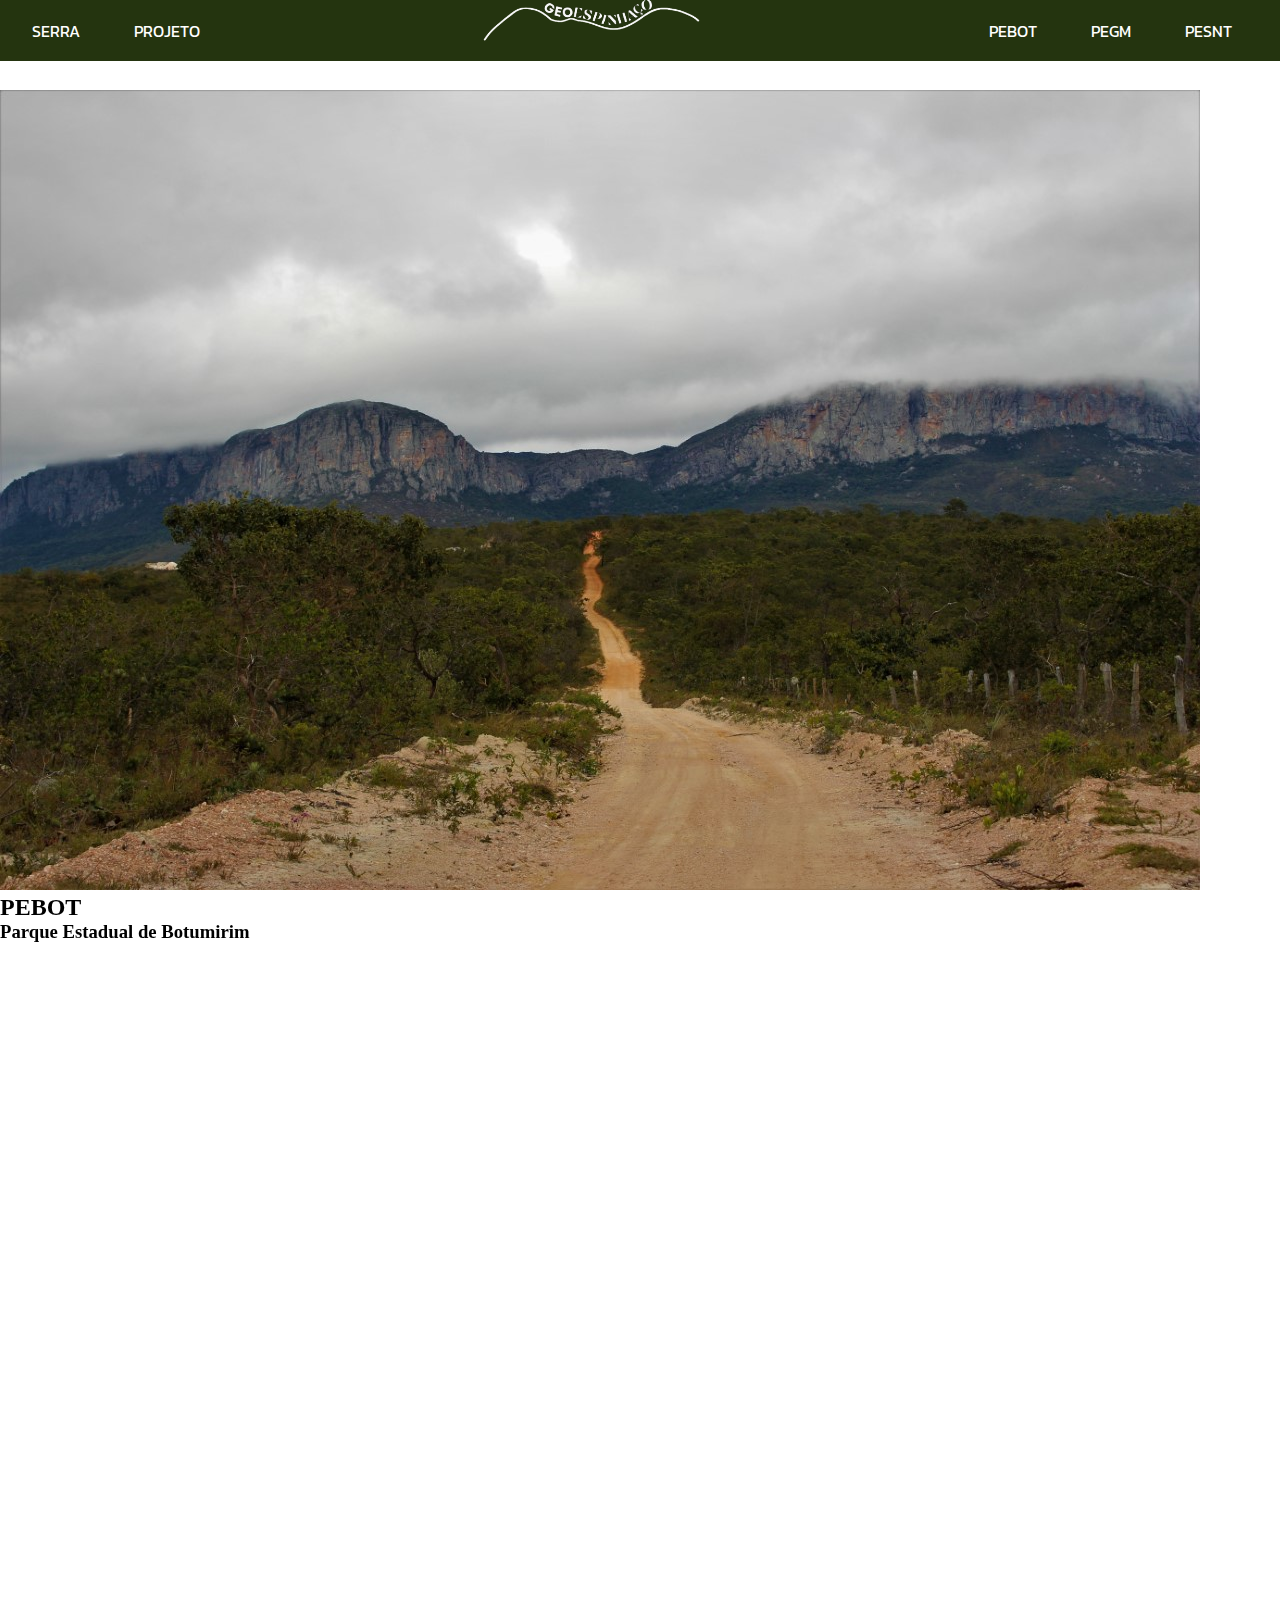
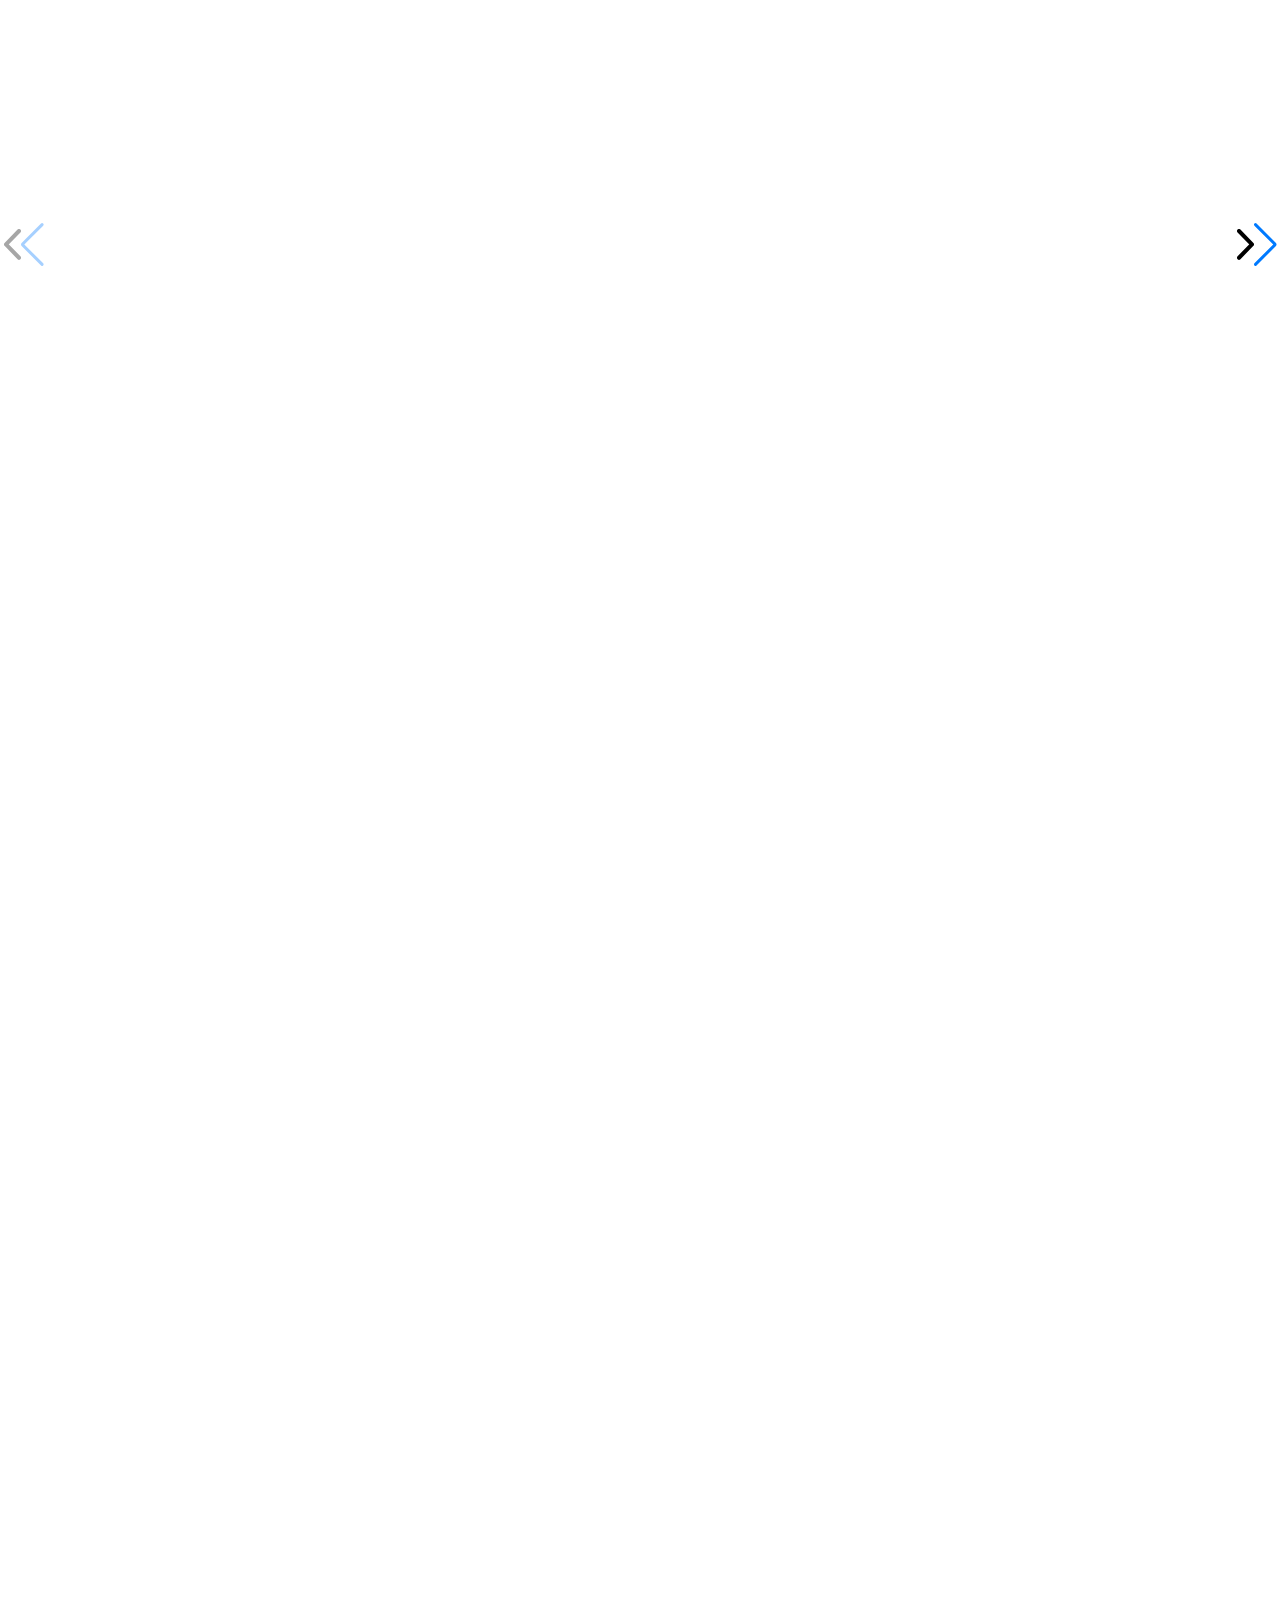
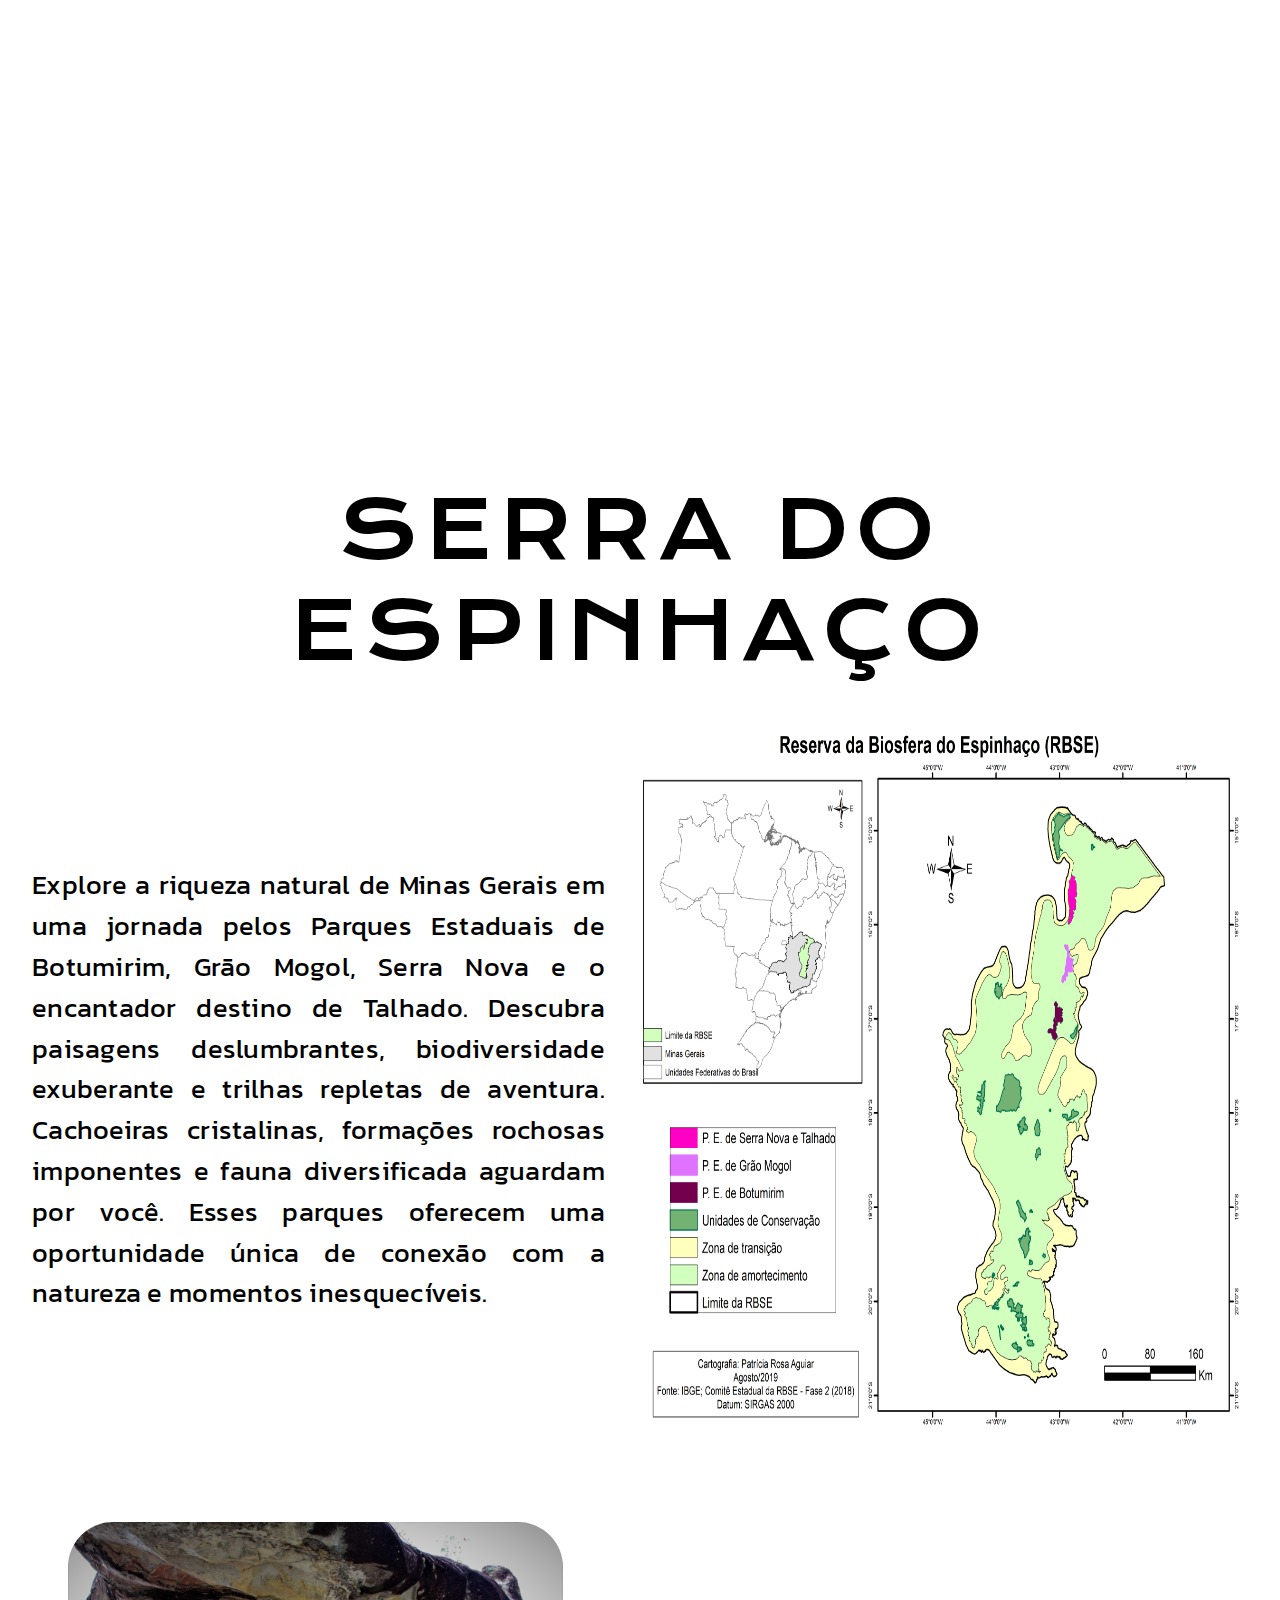
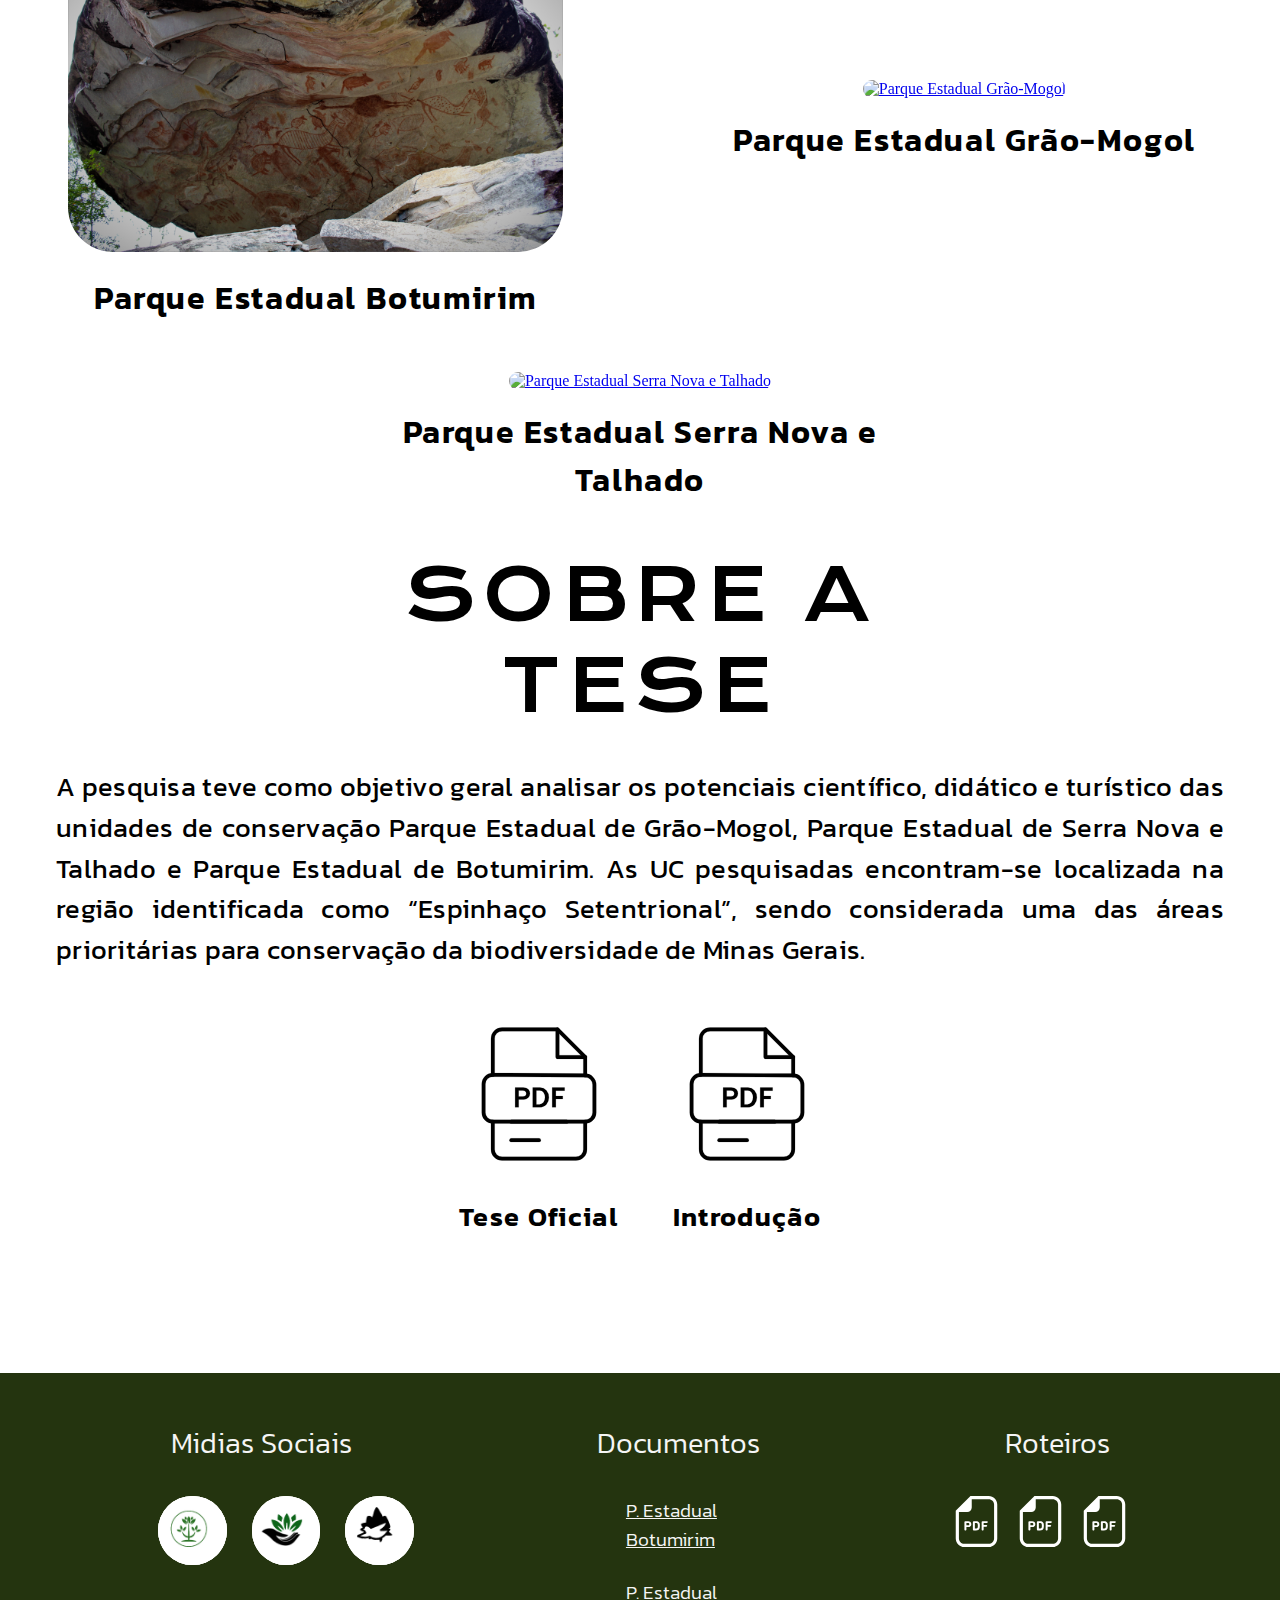
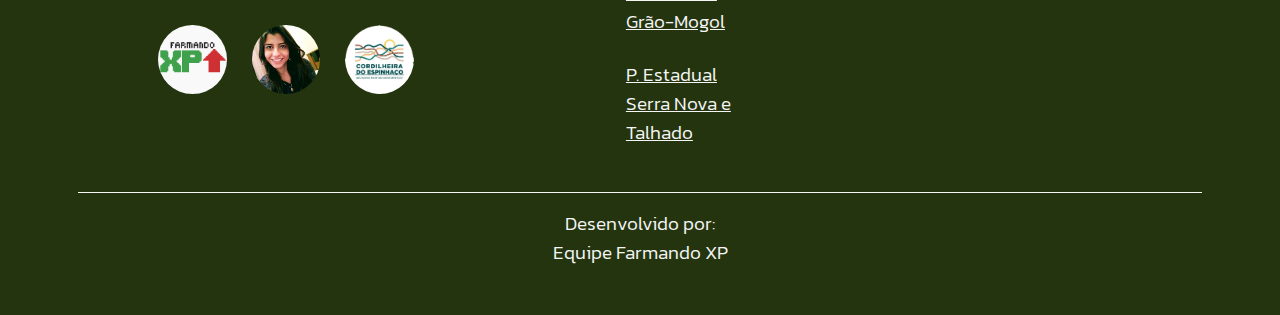
==== commit ecd55e12: "Incompleto" ====
--- a/index.html
+++ b/index.html
@@ -240,22 +240,30 @@
       <!--Estrutura - Bruna & Grazy-->
     </main>
 
+<!--Footer - Geraldo-->
+
     <footer>
-      <div class="contentFooter">
+      
+        <div class="containerTitulos">
+          <h2>Midias Sociais</h2>
+          <h2 id="h2Documentos">Documentos</h2>
+          <h2>Roteiros</h2>
+        </div>
+        <div class="contentFooter">
         <div class="containerSocialMedia">
           <a href="PEBOT.html" target="_blank"
             ><img
-              src="./assets/img/main-index/PEBOT-1.JPG"
+              src="./assets/img/main-index/PEBOT-icone.svg"
               alt="Instagram Parque Botumirim"
           /></a>
           <a href="PEGM.html" target="_blank"
             ><img
-              src="./assets/img/main-index/PEGM-1.JPG"
+              src="./assets/img/main-index/PEGM-icone.svg"
               alt="Instagram Parque  Grão-Mogol"
           /></a>
           <a href="PESNT.html" target="_blank"
             ><img
-              src="./assets/img/main-index/PESNT-1.JPG"
+              src="./assets/img/main-index/PESNT-icone.svg"
               alt="Instagram Parque Serra Nova e Talhado"
           /></a>
           <a href="https://github.com/Farmando-XP" target="_blank"
@@ -292,23 +300,17 @@
           </a>
           <a
             target="_blank"
-            href="https://instagram.com/parqueestadualserranovatalhado?igshid=MzRlODBiNWFlZA=="
+            href="http://www.ief.mg.gov.br/noticias/3706-parque-estadual-serra-nova-e-talhado-e-uma-das-joias-do-norte-de-minas"
             >P. Estadual <br />
             Serra Nova e <br />Talhado
           </a>
         </div>
 
         <div class="containerLinksUteis">
-          <a
-            target="_blank"
-            href="https://www.instagram.com/cordilheiradoespinhacooficial/"
-            >Serra do <br />
-            Espinhaço</a
-          >
-          <a target="_blank" href="#">Tese</a>
+
           <article class="boxParkContent">
             <a
-              href="http://www.ief.mg.gov.br/component/content/article/3306-nova-categoria/2907-parque-estadual-de-botumirim-"
+              href="./assets/pdf/ROTEIRO_PEBOT.pdf"
               target="_blank"
               ><img
                 src="./assets/img/main-index/pdf-svgrepo-com.svg"
@@ -340,7 +342,7 @@
             </a>
           </article>
           <div class="containerHover">
-            <span id="parque1" class="active">P. Botumirm</span>
+            <span id="parque1" class="active">P. Botumirim</span>
             <span id="parque2" class="active">P. Grão-Mogol</span>
             <span id="parque3" class="active"
               >P. Serra Nova <br />
@@ -361,7 +363,7 @@
         >
       </div>
     </footer>
-    <!--Footer - Geraldo-->
+    
 
     <script src="./assets/js/menuMobile.js"></script>
     <script src="./assets/js/footerHover.js"></script>
--- a/assets/css/navbar.css
+++ b/assets/css/navbar.css
@@ -45,7 +45,7 @@
   --branco: whitesmoke;
   --textosFooter: 1.2rem;
   --verde: rgba(36, 52, 15, 1);
-  --marrom: #441E0D;
+  --marrom: #441e0d;
   --ciano: #235755;
 }
 
@@ -65,15 +65,35 @@
   position: sticky;
 }
 
+/* CORES */
+
+/* VERDE */
+
 header.verde {
   background-color: var(--verde);
 }
 
+header.verde div.options {
+  background-color: var(--verde);
+}
+
+/* MARROM */
+
 header.marrom {
   background-color: var(--marrom);
 }
 
+header.marrom div.options {
+  background-color: var(--marrom);
+}
+
+/* CIANO */
+
 header.ciano {
+  background-color: var(--ciano);
+}
+
+header.ciano div.options {
   background-color: var(--ciano);
 }
 
@@ -128,7 +148,7 @@
 
   justify-content: space-between;
 
-  background-color: --verde;
+  background-color: inherit;
 }
 
 div.menu-mobile img {
@@ -145,6 +165,7 @@
 
   width: 100vw;
   height: 100vh;
+  top: 0;
   left: -100vw;
 
   background-color: rgba(0, 0, 0, 0.5);
@@ -164,8 +185,6 @@
 div.menu-mobile div.options {
   display: flex;
   flex-direction: column;
-
-  background-color: #24340f;
 
   width: 60vw;
   min-width: fit-content;
@@ -222,4 +241,8 @@
   div.menu-mobile {
     display: flex;
   }
-}
+
+  header.bottom {
+    position: fixed;
+  }
+}
--- a/assets/css/hamburguer.css
+++ b/assets/css/hamburguer.css
@@ -44,7 +44,7 @@
   width: 0;
   height: 0;
   margin: 30px 0 20px 20px;
-  background: radial-gradient(circle, #24340f, #24340f);
+  background: transparent;
   border-radius: 50%;
   transition: 0.3s ease;
 }
--- a/assets/css/footer.css
+++ b/assets/css/footer.css
@@ -1,7 +1,7 @@
 footer {
     background-color: var(--verde);
     font-weight: 300;
-    padding: 1.5rem 1.5rem 1.5rem 1.5rem;
+    padding: 1.2rem 1.5rem 1.5rem 1.5rem;
     font-family: "Kanit", sans-serif;
   }
   .active{
@@ -10,6 +10,19 @@
   footer a{
       cursor: pointer;
       color: var(--branco);
+  }
+  footer a:hover{
+    opacity: 70%;
+    transition: all .3s ease;
+  }
+  .containerTitulos{
+    display: flex;
+    justify-content: space-around;
+    margin-bottom: 2rem;
+  }
+  .containerTitulos h2{
+    color: var(--branco);
+    font-weight: 300;
   }
   .contentFooter {
     display: flex;
@@ -28,12 +41,10 @@
     cursor: pointer;
     object-fit: cover;
   }
-  .containerSocialMedia a img:hover{
-    opacity: 70%;
-  }
   .containerSiteMap {
     display: none;
   }
+
   .containerLinksUteis {
     display: flex;
     flex-direction: column;
@@ -67,6 +78,9 @@
     text-align: center;
     color: var(--branco);
   }
+  .containerContato a{
+    text-decoration: none;
+  }
   
   .containerHover {
     display: block;
@@ -79,10 +93,13 @@
     width: 13rem;
     }
     .containerLinksUteis .boxParkContent a > img {
-      width: 2rem;
+      width: 2.5rem;
     }
     .containerHover {
     display: none;
+      }
+      #h2Documentos{
+        display: none;
       }
   }
   
@@ -107,10 +124,8 @@
   .containerSiteMap a {
     color: var(--branco);
     }
-  .containerLinksUteis .boxParkContent > img {
-    width: 4rem;
+  .containerLinksUteis .boxParkContent a > img {
+    width: 3.2rem;
     }
-  .containerLinksUteis .boxParkContent > img:hover {
-      box-shadow: 0px 2px 32px 0px red;
-    }
+
   }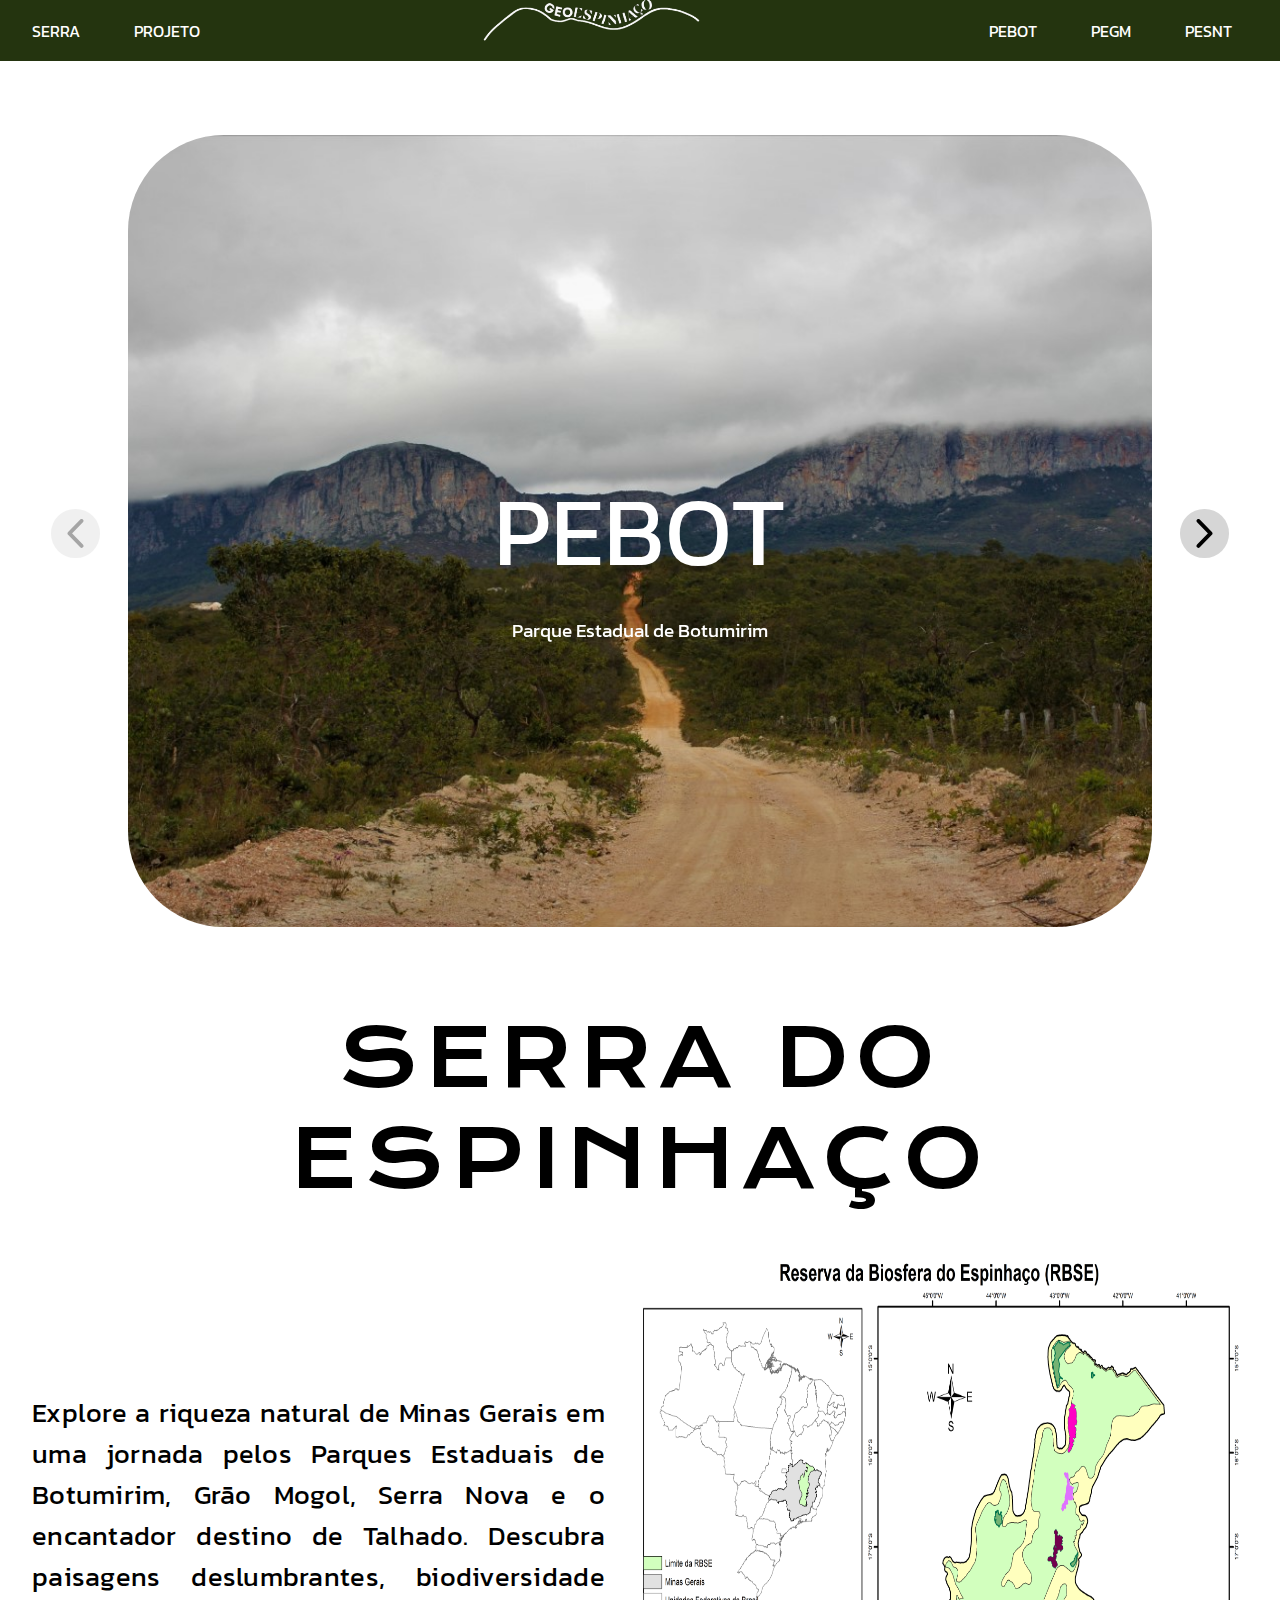
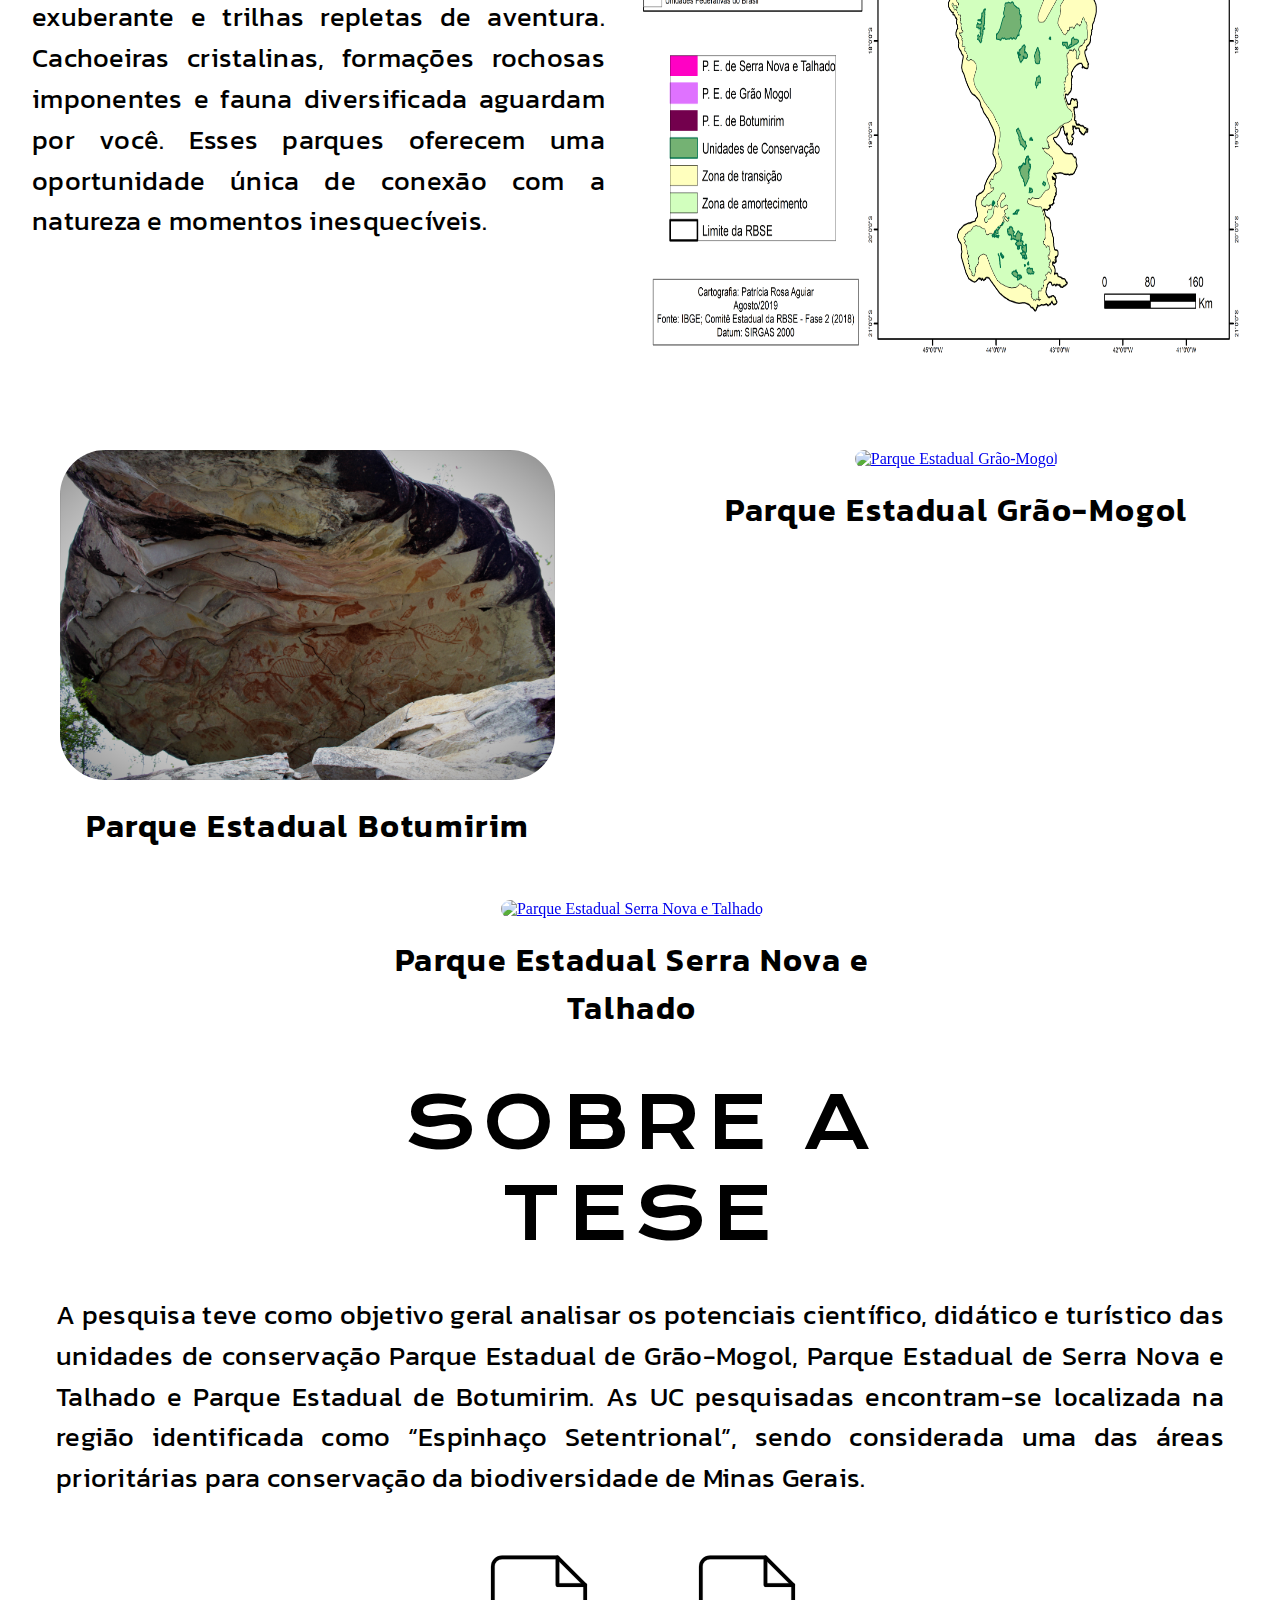
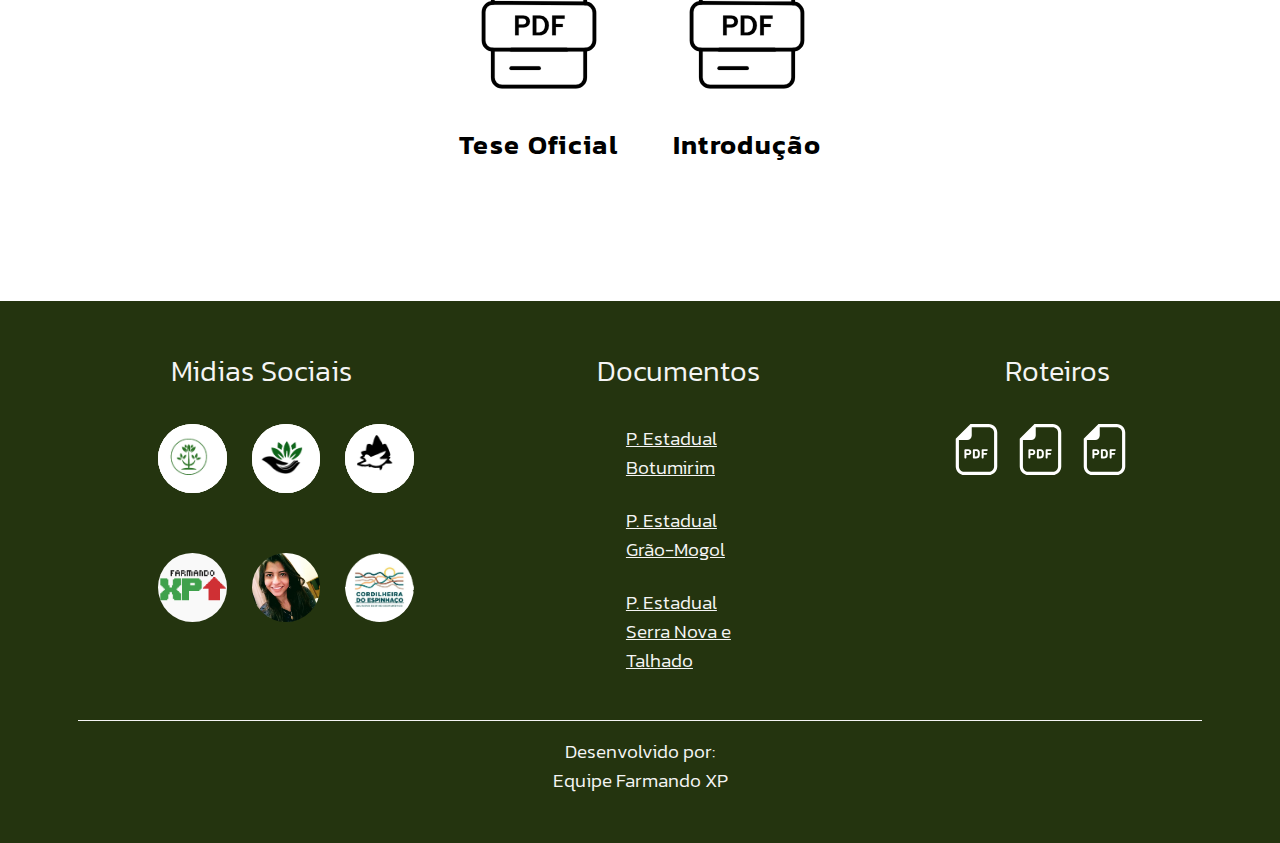
==== commit 95ebd8c8: "arrumando conflitos" ====
--- a/index.html
+++ b/index.html
@@ -30,6 +30,7 @@
     />
     <link rel="stylesheet" href="./assets/css/index.css" />
     <link rel="stylesheet" href="./assets/css/navbar.css" />
+    <link rel="stylesheet" href="./assets/css/slider.css">
     <link rel="stylesheet" href="./assets/css/hamburguer.css" />
     <link rel="stylesheet" href="./assets/css/footer.css" />
   </head>
@@ -242,7 +243,7 @@
 
 <!--Footer - Geraldo-->
 
-    <footer>
+    <footer class="verde">
       
         <div class="containerTitulos">
           <h2>Midias Sociais</h2>
@@ -320,7 +321,7 @@
               />
             </a>
             <a
-              href="http://www.ief.mg.gov.br/component/content/article/202-parque-estadual-de-grao-mogol"
+              href="./assets/pdf/ROTEIRO_PEGM.pdf"
               target="_blank"
             >
               <img
@@ -330,7 +331,7 @@
                 onmouseout="hideParque2()"
             /></a>
             <a
-              href="https://instagram.com/parqueestadualserranovatalhado?igshid=MzRlODBiNWFlZA=="
+              href="./assets/pdf/ROTEIRO_PESNT.pdf"
               target="_blank"
             >
               <img
--- a/assets/css/index.css
+++ b/assets/css/index.css
@@ -16,7 +16,69 @@
 }
 
 main {
-    margin-block: 10vh 15vh;
+    margin-block: 15vh;
+}
+
+.swiper{
+    user-select: none;
+    display: flex;
+    align-items: center;
+    justify-content: center;
+    width: 80vw;
+    overflow: visible;
+}
+
+.swiper-button-next{
+    right: var(--swiper-navigation-sides-offset, -6vw);
+    left: auto;
+}
+
+.swiper-button-prev{
+    left: var(--swiper-navigation-sides-offset, -6vw);
+    right: auto;
+}
+
+.swiper-button-next::after , .swiper-button-prev::after{
+    display: none;
+}
+
+.swiper-button-next, .swiper-button-prev{
+    background-color: #D6D6D6;
+    width: 7vh;
+    height: 7vh;
+    border-radius: 50%;
+}
+
+.swiper-button-next img, .swiper-button-prev img{
+    width: 4.5vh;
+    height: 4.5vh;
+}
+
+.swiper-slide{
+    display: flex;
+    align-items: center;
+    justify-content: center;
+}
+
+.swiper-slide h2, .swiper-slide h3{
+    font-family: "kanit";
+    position: absolute;
+    color: white;
+}
+
+.swiper-slide h2{
+    font-size: 6em;
+}
+
+.swiper-slide h3{
+    font-size: 1.2em;
+    margin-top: 22vh;
+}
+
+.swiper-slide img{
+    width: 100%;
+    height: 100%;
+    border-radius: 6em;
 }
 
 .title{
@@ -90,12 +152,11 @@
     flex-wrap: wrap;
 
     justify-content: space-around;
-    align-items: center;
+    
 
     gap: 2vh;
 
     margin-block: 5vh;
-
     width: 100vw;
 }
 
@@ -113,6 +174,8 @@
 
     align-items: center;
     margin-top: 2em;
+    margin-left: 1rem;
+    margin-right: 2rem;
 }
 
 div.square-box img {
@@ -289,6 +352,7 @@
 
     #img-square1, #img-square2, #img-square3{
         margin-top: 3em;
+        margin-left: 2rem;
     }
 
   }
--- a/assets/css/slider.css
+++ b/assets/css/slider.css
@@ -0,0 +1,182 @@
+.swiper{
+    user-select: none;
+    display: flex;
+    align-items: center;
+    justify-content: center;
+    width: 80vw;
+    height: 88vh;
+    overflow: visible;
+}
+
+.swiper-button-next{
+    right: var(--swiper-navigation-sides-offset, -6vw);
+    left: auto;
+}
+
+.swiper-button-prev{
+    left: var(--swiper-navigation-sides-offset, -6vw);
+    right: auto;
+}
+
+.swiper-button-next::after , .swiper-button-prev::after{
+    display: none;
+}
+
+.swiper-button-next, .swiper-button-prev{
+    width: 3.8vw;
+    height: 3.8vw;
+    border-radius: 50%;
+
+    background-color: #D6D6D6;
+}
+
+.swiper-button-next img, .swiper-button-prev img{
+    width: 2.3vw;
+    height: 2.3vw;
+}
+
+.swiper-slide{
+    display: flex;
+    align-items: center;
+    justify-content: center;
+}
+
+.swiper-slide h2, .swiper-slide h3{
+    font-family: "kanit";
+    font-weight: 400;
+
+    position: absolute;
+    color: white;
+}
+
+.swiper-slide h2{
+    font-size: 6em;
+}
+
+.swiper-slide h3{
+    font-size: 1.2em;
+    margin-top: 22vh;
+}
+
+.swiper-slide img{
+    width: 100%;
+    height: 100%;
+    border-radius: 6em;
+
+    object-fit: cover;
+}
+
+.swiper.bottom{
+    margin-block: 2.5vh;
+    margin-bottom: 1.5vh;
+}
+
+.swiper.bottom .swiper-slide{
+    flex-direction: column;
+}
+
+.swiper.bottom .swiper-slide h2, 
+.swiper.bottom .swiper-slide h3{
+   position: static;
+   color: black;
+   margin: 0;
+}
+
+.swiper.bottom .swiper-slide h2{
+    font-family: "Krona One";
+    font-weight: 400;
+    font-size: 1.7em;
+
+    margin-bottom: 1vh;
+}
+
+.swiper.bottom .swiper-slide h3{
+    width: 78vw;
+    height: 14vh;
+
+    font-family: "Poppins";
+    font-size: 1.5em;
+    font-weight: 400;
+    line-height: 3.8vh;
+    text-align: justify;
+
+    margin-bottom: 1.8vh;
+}
+
+.swiper.bottom .swiper-slide img{
+    width: 90%;
+    height: 75%;
+    border-radius: 2.2vw;
+}
+
+.swiper.bottom .swiper-button-next{
+    right: var(--swiper-navigation-sides-offset, -4vw);
+    left: auto;
+}
+
+.swiper.bottom .swiper-button-prev{
+    left: var(--swiper-navigation-sides-offset, -4vw);
+    right: auto;
+}
+
+@media screen and (max-width: 1200px){
+    .swiper.bottom{
+        margin-bottom: 1.2vh;
+    }
+
+    .swiper.bottom .swiper-slide h2{
+        font-size: 1.4em;
+    }    
+
+    .swiper.bottom .swiper-slide h3{
+        height: 14vh;
+    
+        font-size: 1.2em;
+    
+        margin-bottom: 2vh;
+    }
+
+    .swiper.bottom .swiper-slide img{
+        height: 72%;
+    }
+}
+
+@media screen and (max-width: 850px){
+    .swiper.bottom .swiper-slide h2{
+        font-size: 1.1em;
+    }
+
+    .swiper.bottom .swiper-slide h3{
+        height: 14vh;
+    
+        font-size: 1em;
+    
+        margin-bottom: 5vh;
+    }
+
+    .swiper.bottom .swiper-slide img{
+        height: 65%;
+    }
+}
+
+@media screen and (max-width: 600px){
+    .swiper.bottom{
+        margin-bottom: 0.5vh;
+    }
+
+    .swiper.bottom .swiper-slide h2{
+        font-size: 1.1em;
+    } 
+
+    .swiper.bottom .swiper-slide h3{
+        height: 12vh;
+    
+        font-size: 1em;
+    
+        margin-bottom: 12vh;
+    }
+
+    .swiper.bottom .swiper-slide img{
+        height: 50%;
+    }
+}--- a/assets/css/footer.css
+++ b/assets/css/footer.css
@@ -1,8 +1,25 @@
 footer {
-    background-color: var(--verde);
     font-weight: 300;
     padding: 1.2rem 1.5rem 1.5rem 1.5rem;
     font-family: "Kanit", sans-serif;
+  }
+  :root {
+    --cinza: #1d1d1d;
+    --preto: black;
+    --branco: whitesmoke;
+    --textosFooter: 1.2rem;
+    --verde: rgba(36, 52, 15, 1);
+    --marrom: #441e0d;
+    --ciano: #235755;
+  }
+  .verde{
+    background-color: var(--verde);
+  }
+  .marrom{
+    background-color: var(--marrom);
+  }
+  .ciano{
+    background-color: var(--ciano);
   }
   .active{
     display: none;
